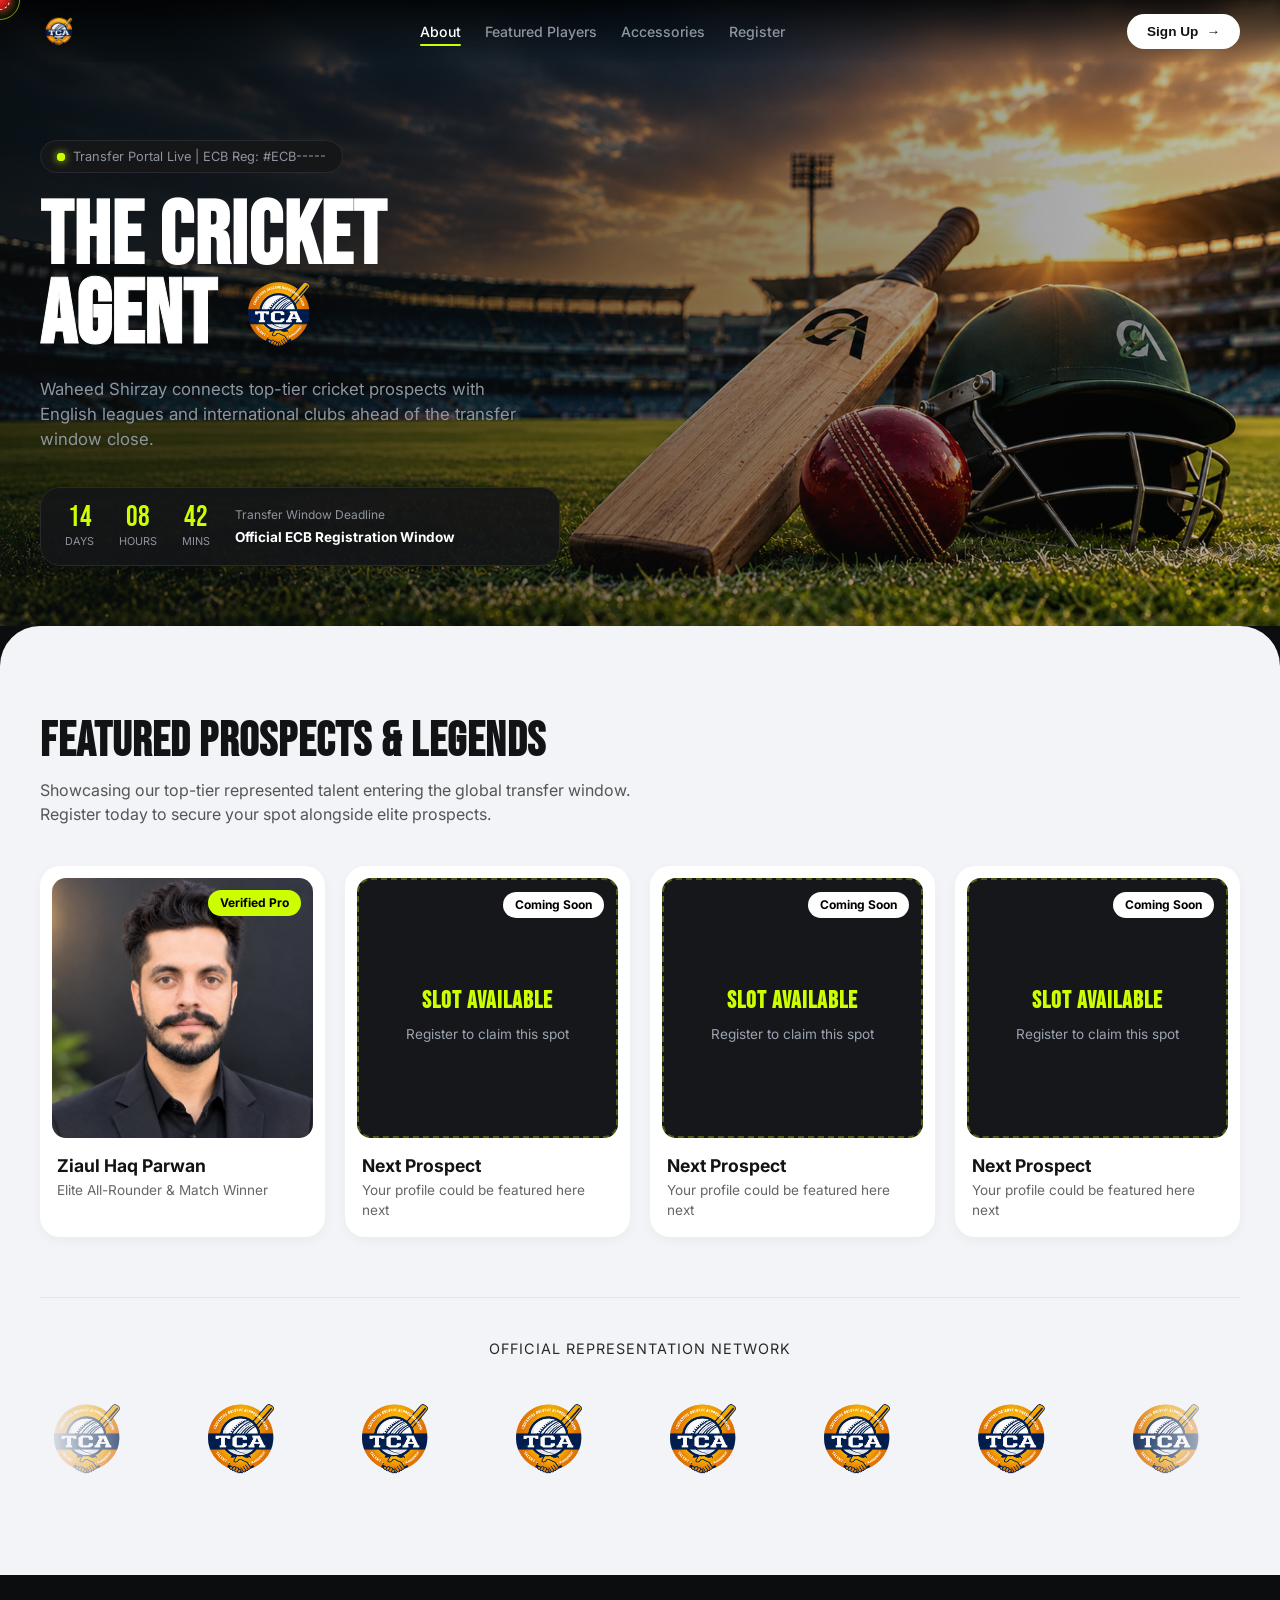
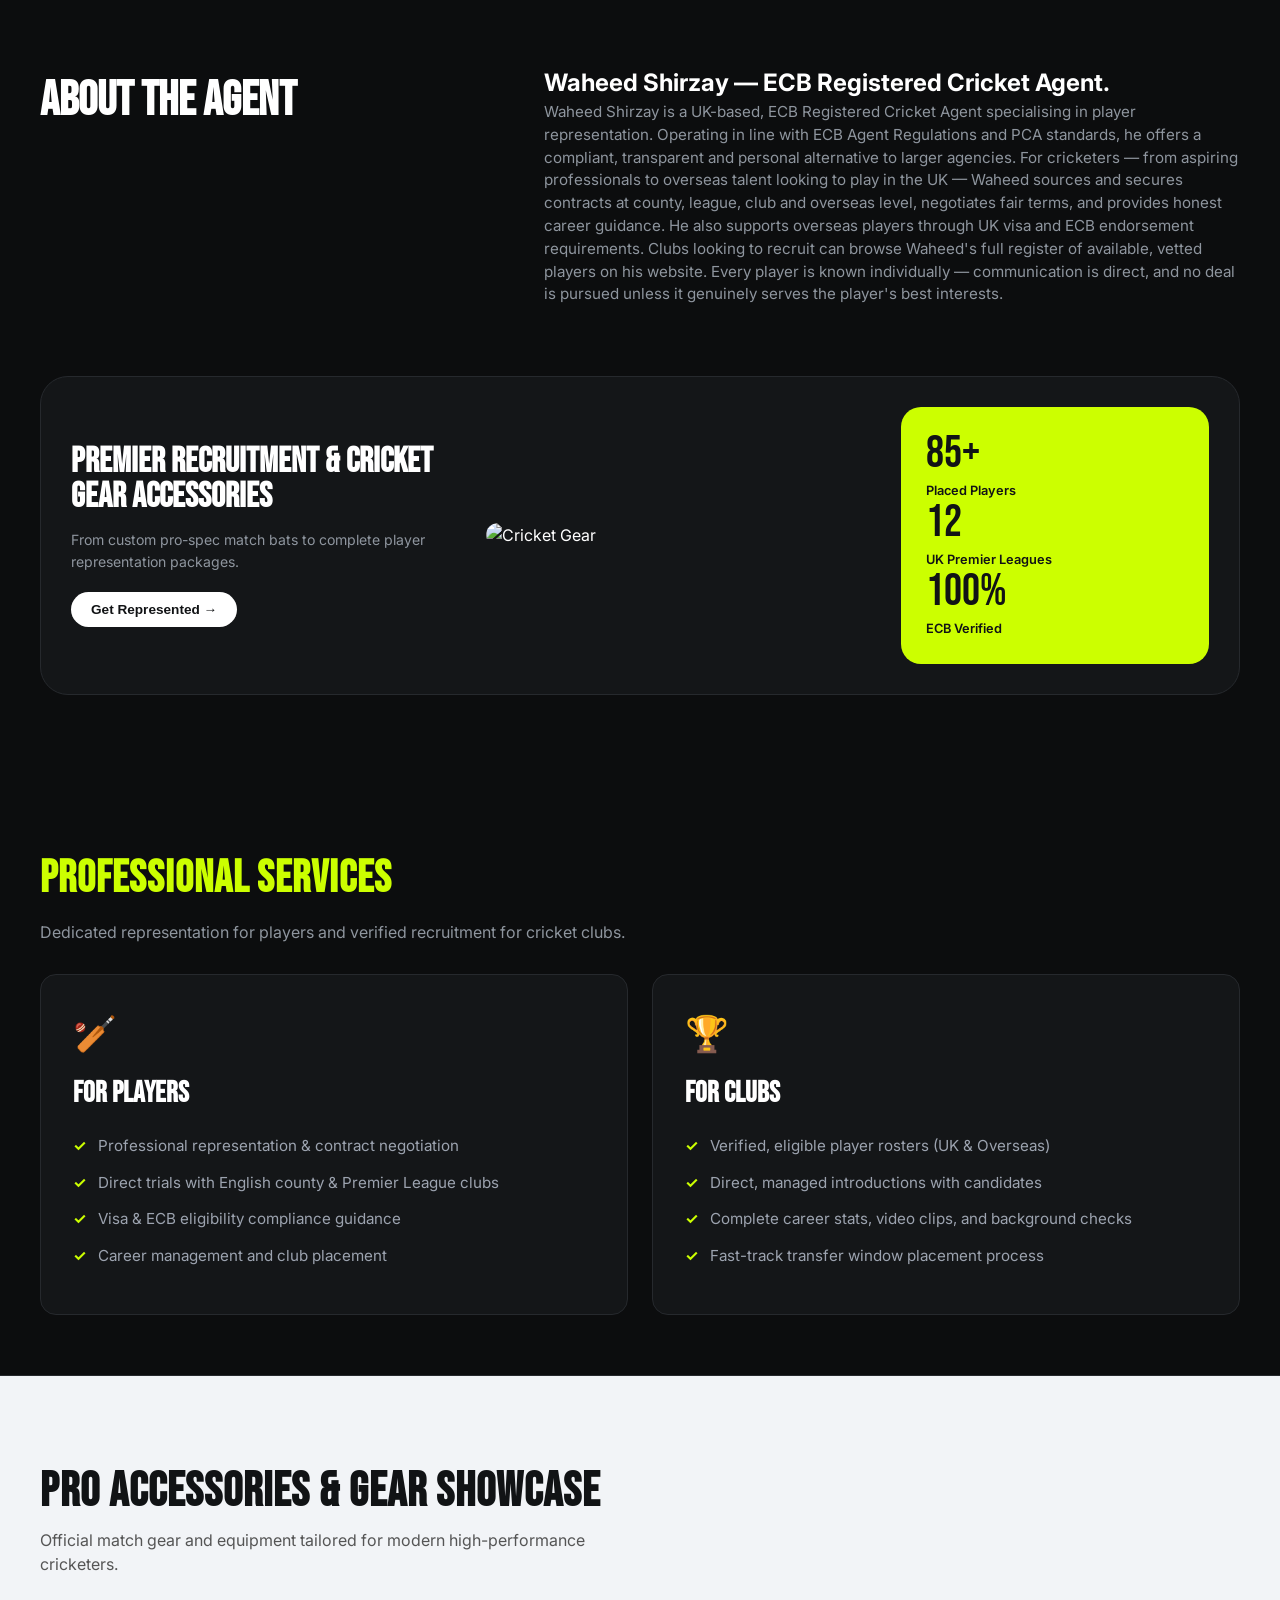
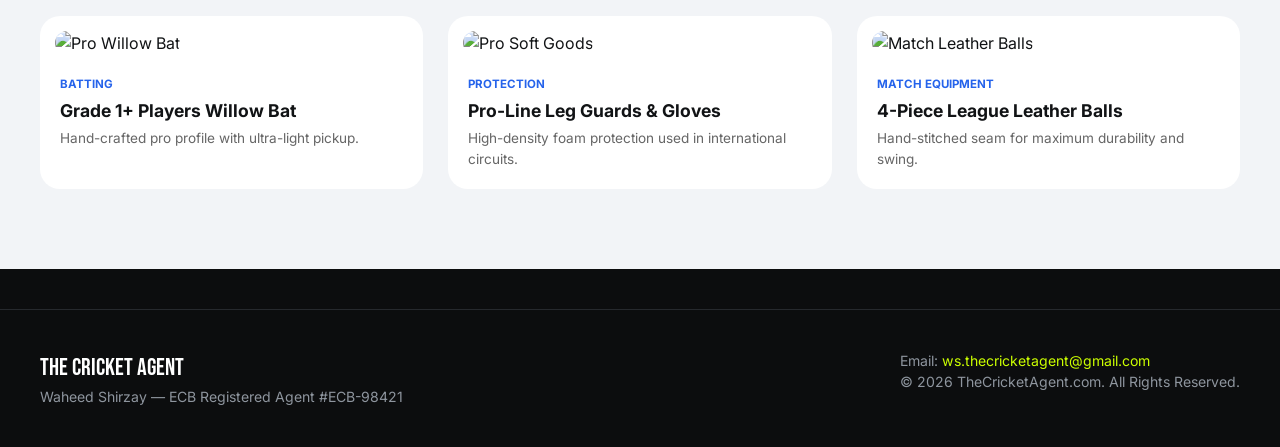
==== index.html @ e26a36f1 "Update index.html" ====
<!DOCTYPE html>
<html lang="en">

<head>
    <meta charset="UTF-8">
    <meta name="viewport" content="width=device-width, initial-scale=1.0">
    <title>The Cricket Agent | Elite Player Representation</title>
    <meta name="google-site-verification" content="YY1uzD3ZHP88JwANXOGNWO3DXKRnBkHYzEsnwsCWb7A" />
    <!-- Favicon -->
    <link rel="icon" type="image/jpeg" href="./assets/logo1.png">
    <link rel="apple-touch-icon" href="./assets/logo1.png">
    <meta name="description"
        content="Waheed Shirzay — ECB Registered Cricket Agent. Connecting elite cricket talent with UK and global clubs.">

    <!-- CSS -->
    <link rel="stylesheet" href="style.css">

    <!-- Fonts -->
    <link rel="preconnect" href="https://fonts.googleapis.com">
    <link rel="preconnect" href="https://fonts.gstatic.com" crossorigin>
    <link
        href="https://fonts.googleapis.com/css2?family=Bebas+Neue&family=Inter:wght@300;400;500;600;700;800&display=swap"
        rel="stylesheet">
</head>

<body>

    <!-- Custom Cricket Ball Cursor -->
    <div id="custom-cursor" aria-hidden="true">
        <div class="cursor-seam"></div>
    </div>
    <div id="cursor-follower" aria-hidden="true"></div>

    <!-- Cricket Preloader -->
    <div id="cricket-loader">
        <div class="loader-content">
            <div class="cricket-anim-container">
                <div class="stumps">
                    <span class="stump"></span>
                    <span class="stump"></span>
                    <span class="stump"></span>
                    <span class="bail bail-left"></span>
                    <span class="bail bail-right"></span>
                </div>
                <div class="cricket-ball">
                    <span class="ball-seam"></span>
                </div>
            </div>
            <div class="loader-text-wrapper">
                <h3 class="loader-title">LOADING TALENT PORTAL</h3>
                <div class="loader-progress-track">
                    <div class="loader-progress-bar"></div>
                </div>
            </div>
        </div>
    </div>

    <!-- Floating Navigation Bar -->
    <header class="navbar-wrapper">
        <div class="container">
            <div class="navbar-pill">
                <a href="#" class="logo-brand" onclick="showPage('about')">
                    <img src="./assets/logo1.png" alt="The Cricket Agent Logo" class="nav-logo-img">
                </a>
                <nav>
                    <ul class="nav-links">
                        <li><a href="#" class="nav-link active" id="nav-about" onclick="showPage('about')">About</a>
                        </li>
                        <li><a href="#" class="nav-link" id="nav-players" onclick="showPage('players')">Featured
                                Players</a></li>
                        <li><a href="#gear-section" class="nav-link" onclick="showPage('about')">Accessories</a></li>
                        <li><a href="#" class="nav-link" id="nav-register" onclick="showPage('register')">Register</a>
                        </li>
                    </ul>
                </nav>
                <div class="nav-actions">
                    <button class="btn-pill-action" onclick="showPage('register')">Sign Up <span
                            class="arrow">→</span></button>
                </div>
            </div>
        </div>
    </header>

    <!-- PAGE 1: ABOUT US & SHOWCASE -->
    <main id="page-about" class="page-section active">

        <!-- Hero Section -->
        <section class="hero-dark">
            <div class="hero-bg-overlay"></div>
            <div class="container hero-container">
                <div class="hero-top-tag">
                    <span class="pulse-dot"></span> Transfer Portal Live | ECB Reg: #ECB-----
                </div>

                <div class="hero-main-layout">
                    <div class="hero-text-side">
                        <h1 class="hero-title">The Cricket<br><span class="highlight-text">Agent</span>
                            <img src="./assets/logo1.png" alt="Logo" class="hero-inline-logo">
                        </h1>
                        <p class="hero-subtitle">Waheed Shirzay connects top-tier cricket prospects with English leagues
                            and international clubs ahead of the transfer window close.</p>

                        <!-- Countdown Bar -->
                        <div class="countdown-bar">
                            <div class="time-unit">
                                <span class="time-num" id="days">14</span>
                                <span class="time-label">Days</span>
                            </div>
                            <div class="time-unit">
                                <span class="time-num" id="hours">08</span>
                                <span class="time-label">Hours</span>
                            </div>
                            <div class="time-unit">
                                <span class="time-num" id="mins">42</span>
                                <span class="time-label">Mins</span>
                            </div>
                            <div class="countdown-text">
                                <p>Transfer Window Deadline</p>
                                <strong>Official ECB Registration Window</strong>
                            </div>
                        </div>
                    </div>
                </div>
            </div>
        </section>

        <!-- Featured Players Section -->
        <!-- Featured Players Section -->
        <section class="featured-section">
            <div class="container">
                <div class="section-header-compact">
                    <h2>FEATURED PROSPECTS & LEGENDS</h2>
                    <p>Showcasing our top-tier represented talent entering the global transfer window. Register today to
                        secure your spot alongside elite prospects.</p>
                </div>

                <div class="players-carousel">
                    <!-- Real Player Card (1st Card) -->
                    <div class="athlete-card" onclick="showPage('players')">
                        <div class="card-img-holder">
                            <!-- Yahan aap apne real player ki image ka link ya local path daal sakte hain -->
                            <img src="./assets/ID-1.png" alt="Real Player" loading="lazy">
                            <span class="sport-tag tag-lime">Verified Pro</span>
                        </div>
                        <div class="card-info">
                            <h3>Ziaul Haq Parwan</h3>
                            <p>Elite All-Rounder & Match Winner</p>
                        </div>
                    </div>

                    <!-- Dummy Card 2: Coming Soon -->
                    <div class="athlete-card" onclick="showPage('register')">
                        <div class="card-img-holder coming-soon-holder">
                            <div class="coming-soon-overlay">
                                <span class="sport-tag">Coming Soon</span>
                                <h4>SLOT AVAILABLE</h4>
                                <p>Register to claim this spot</p>
                            </div>
                        </div>
                        <div class="card-info">
                            <h3>Next Prospect</h3>
                            <p>Your profile could be featured here next</p>
                        </div>
                    </div>

                    <!-- Dummy Card 3: Coming Soon -->
                    <div class="athlete-card" onclick="showPage('register')">
                        <div class="card-img-holder coming-soon-holder">
                            <div class="coming-soon-overlay">
                                <span class="sport-tag">Coming Soon</span>
                                <h4>SLOT AVAILABLE</h4>
                                <p>Register to claim this spot</p>
                            </div>
                        </div>
                        <div class="card-info">
                            <h3>Next Prospect</h3>
                            <p>Your profile could be featured here next</p>
                        </div>
                    </div>

                    <!-- Dummy Card 4: Coming Soon -->
                    <div class="athlete-card" onclick="showPage('register')">
                        <div class="card-img-holder coming-soon-holder">
                            <div class="coming-soon-overlay">
                                <span class="sport-tag">Coming Soon</span>
                                <h4>SLOT AVAILABLE</h4>
                                <p>Register to claim this spot</p>
                            </div>
                        </div>
                        <div class="card-info">
                            <h3>Next Prospect</h3>
                            <p>Your profile could be featured here next</p>
                        </div>
                    </div>
                </div>
                <!-- Infinite Running Logo Ticker -->
                <div class="logo-ticker-section">
                    <span class="powered-by">OFFICIAL REPRESENTATION NETWORK</span>
                    <div class="logo-ticker-wrapper">
                        <div class="logo-ticker-track">
                            <!-- First Set -->
                            <div class="ticker-set">
                                <img src="./assets/logo1.png" alt="The Cricket Agent Logo" class="ticker-logo-img">
                                <img src="./assets/logo1.png" alt="The Cricket Agent Logo" class="ticker-logo-img">
                                <img src="./assets/logo1.png" alt="The Cricket Agent Logo" class="ticker-logo-img">
                                <img src="./assets/logo1.png" alt="The Cricket Agent Logo" class="ticker-logo-img">
                                <img src="./assets/logo1.png" alt="The Cricket Agent Logo" class="ticker-logo-img">
                                <img src="./assets/logo1.png" alt="The Cricket Agent Logo" class="ticker-logo-img">
                            </div>
                            <!-- Duplicated Set for Seamless Infinite Loop -->
                            <div class="ticker-set">
                                <img src="./assets/logo1.png" alt="The Cricket Agent Logo" class="ticker-logo-img">
                                <img src="./assets/logo1.png" alt="The Cricket Agent Logo" class="ticker-logo-img">
                                <img src="./assets/logo1.png" alt="The Cricket Agent Logo" class="ticker-logo-img">
                                <img src="./assets/logo1.png" alt="The Cricket Agent Logo" class="ticker-logo-img">
                                <img src="./assets/logo1.png" alt="The Cricket Agent Logo" class="ticker-logo-img">
                                <img src="./assets/logo1.png" alt="The Cricket Agent Logo" class="ticker-logo-img">
                            </div>
                        </div>
                    </div>
                </div>
        </section>

        <!-- About Waheed Shirzay Section -->
        <section class="about-statement-section">
            <div class="container">
                <div class="statement-grid">
                    <div class="statement-title">
                        <h2>ABOUT THE AGENT</h2>
                    </div>
                    <div class="statement-body">
                        <h2>Waheed Shirzay — ECB Registered Cricket Agent.</h2>
                        <p>Waheed Shirzay is a UK-based, ECB Registered Cricket Agent specialising in player
                            representation. Operating in line with ECB Agent Regulations and PCA standards, he offers a
                            compliant, transparent and personal alternative to larger agencies.
                            For cricketers — from aspiring professionals to overseas talent looking to play in the UK —
                            Waheed sources and secures contracts at county, league, club and overseas level, negotiates
                            fair terms, and provides honest career guidance. He also supports overseas players through
                            UK visa and ECB endorsement requirements.
                            Clubs looking to recruit can browse Waheed's full register of available, vetted players on
                            his website.
                            Every player is known individually — communication is direct, and no deal is pursued unless
                            it genuinely serves the player's best interests.</p>
                    </div>
                </div>

                <!-- Impact Card -->
                <div class="impact-card-wrapper" id="gear-section">
                    <div class="impact-card-left">
                        <h2>PREMIER RECRUITMENT & CRICKET GEAR ACCESSORIES</h2>
                        <p>From custom pro-spec match bats to complete player representation packages.</p>
                        <button class="btn-pill-action btn-white" onclick="showPage('register')">Get Represented
                            →</button>
                    </div>
                    <div class="impact-card-center">
                        <img src="https://i.pinimg.com/736x/0a/75/97/0a7597906a747d4add82b474aa0b1564.jpg"
                            alt="Cricket Gear" loading="lazy">
                    </div>
                    <div class="impact-card-right">
                        <div class="stat-number-box">
                            <span class="stat-num">85+</span>
                            <span class="stat-lbl">Placed Players</span>
                        </div>
                        <div class="stat-number-box">
                            <span class="stat-num">12</span>
                            <span class="stat-lbl">UK Premier Leagues</span>
                        </div>
                        <div class="stat-number-box">
                            <span class="stat-num">100%</span>
                            <span class="stat-lbl">ECB Verified</span>
                        </div>
                    </div>
                </div>
            </div>
        </section>

        <!-- Professional Services Section -->
        <section class="services-section">
            <div class="container">
                <div class="services-header">
                    <h2>PROFESSIONAL SERVICES</h2>
                    <p>Dedicated representation for players and verified recruitment for cricket clubs.</p>
                </div>

                <div class="services-grid">
                    <div class="service-card">
                        <div class="service-icon">🏏</div>
                        <h3>FOR PLAYERS</h3>
                        <ul class="service-list">
                            <li><span class="check-mark">✓</span> Professional representation & contract negotiation
                            </li>
                            <li><span class="check-mark">✓</span> Direct trials with English county & Premier League
                                clubs</li>
                            <li><span class="check-mark">✓</span> Visa & ECB eligibility compliance guidance</li>
                            <li><span class="check-mark">✓</span> Career management and club placement</li>
                        </ul>
                    </div>

                    <div class="service-card">
                        <div class="service-icon">🏆</div>
                        <h3>FOR CLUBS</h3>
                        <ul class="service-list">
                            <li><span class="check-mark">✓</span> Verified, eligible player rosters (UK & Overseas)</li>
                            <li><span class="check-mark">✓</span> Direct, managed introductions with candidates</li>
                            <li><span class="check-mark">✓</span> Complete career stats, video clips, and background
                                checks</li>
                            <li><span class="check-mark">✓</span> Fast-track transfer window placement process</li>
                        </ul>
                    </div>
                </div>
            </div>
        </section>

        <!-- Accessories Showcase -->
        <section class="accessories-section">
            <div class="container">
                <div class="section-header-compact">
                    <h2>PRO ACCESSORIES & GEAR SHOWCASE</h2>
                    <p>Official match gear and equipment tailored for modern high-performance cricketers.</p>
                </div>

                <div class="gear-grid">
                    <div class="gear-card">
                        <img src="https://i.pinimg.com/736x/49/c4/ac/49c4acdc0920dc7af98b306b377a3d8f.jpg"
                            alt="Pro Willow Bat" loading="lazy">
                        <div class="gear-details">
                            <span class="gear-cat">Batting</span>
                            <h4>Grade 1+ Players Willow Bat</h4>
                            <p>Hand-crafted pro profile with ultra-light pickup.</p>
                        </div>
                    </div>

                    <div class="gear-card">
                        <img src="https://i.pinimg.com/1200x/20/d1/17/20d1178d6afa21cbf3e68c93933f04cc.jpg"
                            alt="Pro Soft Goods" loading="lazy">
                        <div class="gear-details">
                            <span class="gear-cat">Protection</span>
                            <h4>Pro-Line Leg Guards & Gloves</h4>
                            <p>High-density foam protection used in international circuits.</p>
                        </div>
                    </div>

                    <div class="gear-card">
                        <img src="https://i.pinimg.com/1200x/b0/96/6b/b0966be9974d809450484414f35f81ca.jpg"
                            alt="Match Leather Balls" loading="lazy">
                        <div class="gear-details">
                            <span class="gear-cat">Match Equipment</span>
                            <h4>4-Piece League Leather Balls</h4>
                            <p>Hand-stitched seam for maximum durability and swing.</p>
                        </div>
                    </div>
                </div>
            </div>
        </section>
    </main>

    <!-- PAGE 2: PLAYERS DIRECTORY -->
    <main id="page-players" class="page-section">
        <!-- Animated Cricket Background Layer -->
        <div class="roster-bg-anim" aria-hidden="true">
            <div class="cricket-bg-glow glow-top-left"></div>
            <div class="cricket-bg-glow glow-bottom-right"></div>
            <div class="floating-cricket-item item-stumps">🏆</div>
            <div class="floating-cricket-item item-ball">🏏</div>
        </div>

        <div class="container page-padding">
            <div class="section-header-compact">
                <h2>AVAILABLE ROSTER DIRECTORY</h2>
                <p>Filter player profiles by role, visa eligibility, and availability.</p>
            </div>

            <div class="filter-bar-dark">
                <input type="text" id="searchInput" placeholder="Search by name or keyword..."
                    oninput="filterPlayers()">
                <select id="roleFilter" onchange="filterPlayers()">
                    <option value="">All Roles</option>
                    <option value="Batter">Batter</option>
                    <option value="Bowler">Bowler</option>
                    <option value="All-Rounder">All-Rounder</option>
                    <option value="Wicket-Keeper">Wicket-Keeper</option>
                </select>
                <select id="eligibilityFilter" onchange="filterPlayers()">
                    <option value="">All Eligibility</option>
                    <option value="UK Eligible">UK Eligible</option>
                    <option value="Overseas">Overseas</option>
                </select>
                <select id="availabilityFilter" onchange="filterPlayers()">
                    <option value="">All Availability</option>
                    <option value="Immediate">Immediate</option>
                    <option value="2027 Season">2027 Season</option>
                </select>
            </div>

            <div id="playersGrid" class="players-grid"></div>
        </div>
    </main>

    <!-- PAGE 3: PLAYER REGISTRATION FORM -->
    <!-- PAGE 3: PLAYER REGISTRATION FORM -->
    <main id="page-register" class="page-section">
        <div class="register-bg-anim">
            <div class="floating-cricket-item item-ball-1">🏏</div>
            <div class="floating-cricket-item item-ball-2">⚾</div>
            <div class="floating-cricket-item item-stumps">🏆</div>
            <div class="cricket-bg-glow glow-left"></div>
            <div class="cricket-bg-glow glow-right"></div>
        </div>

        <div class="container page-padding">
            <div class="form-header-text">
                <h1 class="form-main-title">Player Registration</h1>
                <p class="form-subtitle">Complete the form below with accurate details. All information is verified
                    before your profile becomes visible to clubs.</p>
            </div>

            <div class="form-card-dark">
                <form action="https://api.web3forms.com/submit" method="POST" id="playerRegistrationForm">

                    <!-- Web3Forms Config -->
                    <input type="hidden" name="access_key" value="520b2fb1-5f0e-45d6-a3fc-c766b2790bd5">
                    <input type="hidden" name="subject" value="New Player Registration - The Cricket Agent">
                    <input type="checkbox" name="botcheck" class="hidden" style="display: none;">

                    <!-- SECTION 1 -->
                    <div class="form-section-block">
                        <h3 class="section-heading">1. Personal & Contact Information</h3>
                        <div class="form-grid-2">
                            <div class="form-group">
                                <label>Full Legal Name *</label>
                                <input type="text" name="full_name" placeholder="e.g. John Smith" required>
                            </div>
                            <div class="form-group">
                                <label>Preferred Name</label>
                                <input type="text" name="preferred_name" placeholder="e.g. Johnny">
                            </div>
                        </div>

                        <div class="form-grid-1 mb-3">
                            <div class="form-group">
                                <label>Date of Birth * <span class="label-hint">(Crucial for age-group
                                        classification)</span></label>
                                <input type="date" name="date_of_birth" required>
                            </div>
                        </div>

                        <div class="form-grid-2">
                            <div class="form-group">
                                <label>Email Address *</label>
                                <input type="email" name="email" placeholder="player@domain.com" required>
                            </div>
                            <div class="form-group">
                                <label>Phone Number * <span class="label-hint">(Include country code, e.g.,
                                        +44...)</span></label>
                                <input type="tel" name="phone" placeholder="+XX..." required>
                            </div>
                        </div>

                        <div class="form-grid-2">
                            <div class="form-group">
                                <label>Current City *</label>
                                <input type="text" name="city" placeholder="e.g. London" required>
                            </div>
                            <div class="form-group">
                                <label>Current Country *</label>
                                <input type="text" name="country" placeholder="e.g. United Kingdom" required>
                            </div>
                        </div>

                        <div class="form-grid-2">
                            <div class="form-group">
                                <label>Instagram Handle</label>
                                <input type="url" name="instagram" placeholder="https://instagram.com/...">
                            </div>
                            <div class="form-group">
                                <label>X (Twitter) Handle</label>
                                <input type="url" name="twitter" placeholder="https://x.com/...">
                            </div>
                        </div>

                        <div class="form-grid-1">
                            <div class="form-group">
                                <label>LinkedIn Profile</label>
                                <input type="url" name="linkedin" placeholder="https://linkedin.com/in/...">
                            </div>
                        </div>
                    </div>

                    <!-- SECTION 2 -->
                    <div class="form-section-block">
                        <h3 class="section-heading">2. Player Profile & On-Field Statistics</h3>
                        <div class="form-grid-2">
                            <div class="form-group">
                                <label>Player Type *</label>
                                <select name="player_role" required>
                                    <option value="" disabled selected>Select your primary role...</option>
                                    <option value="Batter">Batter</option>
                                    <option value="Bowler">Bowler</option>
                                    <option value="All-Rounder">All-Rounder</option>
                                    <option value="Wicket-Keeper">Wicket-Keeper</option>
                                </select>
                            </div>
                            <div class="form-group">
                                <label>Batting Style *</label>
                                <select name="batting_style" required>
                                    <option value="" disabled selected>Select...</option>
                                    <option value="Right-Hand Bat">Right-Hand Bat</option>
                                    <option value="Left-Hand Bat">Left-Hand Bat</option>
                                </select>
                            </div>
                        </div>

                        <div class="form-grid-2">
                            <div class="form-group">
                                <label>Bowling Style *</label>
                                <select name="bowling_style" required>
                                    <option value="" disabled selected>Select...</option>
                                    <option value="Right-Arm Fast">Right-Arm Fast</option>
                                    <option value="Right-Arm Medium">Right-Arm Medium</option>
                                    <option value="Right-Arm Spin">Right-Arm Spin</option>
                                    <option value="Left-Arm Fast">Left-Arm Fast</option>
                                    <option value="Left-Arm Spin">Left-Arm Spin</option>
                                    <option value="N/A">N/A (Pure Batter)</option>
                                </select>
                            </div>
                            <div class="form-group">
                                <label>Highest Level Played *</label>
                                <select name="highest_level" required>
                                    <option value="" disabled selected>Select Highest level...</option>
                                    <option value="International">International</option>
                                    <option value="First Class / List A">First Class / List A</option>
                                    <option value="County / Franchise">County / Franchise</option>
                                    <option value="Premier League Club">Premier League Club</option>
                                    <option value="University / College">University / College</option>
                                </select>
                            </div>
                        </div>

                        <div class="form-grid-1">
                            <div class="form-group">
                                <label>Cricinfo or Play-Cricket Profile Link * <span class="label-hint">(For
                                        verification of statistics & history)</span></label>
                                <input type="url" name="cricinfo_link" placeholder="https://www.espncricinfo.com/..."
                                    required>
                            </div>
                        </div>
                    </div>

                    <!-- SECTION 3 -->
                    <div class="form-section-block">
                        <h3 class="section-heading">3. Contractual & Legal Status</h3>
                        <div class="form-grid-2">
                            <div class="form-group">
                                <label>Passport Nationality *</label>
                                <input type="text" name="passport_nationality"
                                    placeholder="e.g. British, Pakistani, Australian" required>
                            </div>
                            <div class="form-group">
                                <label>Dual Citizenship</label>
                                <input type="text" name="dual_citizenship" placeholder="If applicable...">
                            </div>
                        </div>

                        <div class="form-grid-1">
                            <div class="form-group">
                                <label>Current Contractual Status * <span class="label-hint">(We must avoid poaching
                                        conflicts)</span></label>
                                <select name="contract_status" required>
                                    <option value="" disabled selected>Select status...</option>
                                    <option value="Unattached / Free Agent">Unattached / Free Agent</option>
                                    <option value="Under Contract (Expiring Soon)">Under Contract (Expiring Soon)
                                    </option>
                                    <option value="Under Contract (Looking for Overseas Placement)">Under Contract
                                        (Looking for Overseas Placement)</option>
                                </select>
                            </div>
                        </div>

                        <div class="form-grid-1">
                            <div class="form-group">
                                <label>Current Equipment Sponsor</label>
                                <input type="text" name="equipment_sponsor"
                                    placeholder="e.g., Gray-Nicolls, Kookaburra, None...">
                            </div>
                        </div>
                    </div>

                    <!-- SECTION 4 -->
                    <div class="form-section-block">
                        <h3 class="section-heading">4. Media & Verifiable Proof</h3>
                       
                        <div class="form-grid-1">
                            <div class="form-group">
                                <label>Video Highlights Link * <span class="label-hint">(YouTube, Vimeo, or Google Drive
                                        — recent match footage)</span></label>
                                <input type="url" name="video_highlights_link" placeholder="https://..." >
                                 <!-- Highlighted Notice for CV Email Submission -->
                        <div class="cv-notice-box">
                            <div class="cv-notice-icon">📄⚠️</div>
                            <div class="cv-notice-content">
                                <h4>IMPORTANT: UPLOAD YOUR CRICKET RESUME / CV VIA EMAIL</h4>
                                <p>Due to system limitations on direct file uploads, after submitting this form, you
                                    <strong>must</strong> email your complete Cricket CV / Resume and Player Profile
                                    documents directly to our official representation inbox: <a
                                        href="mailto:ws.thecricketagent@gmail.com">ws.thecricketagent@gmail.com</a> with
                                    your full legal name in the subject line.</p>
                            </div>
                        </div>
                            </div>
                        </div>
                    </div>


                    <!-- Legal Declaration -->
                    <div class="form-declaration mb-4">
                        <label class="checkbox-container">
                            <input type="checkbox" name="declaration_accepted" required>
                            <span class="checkmark"></span>
                            <span class="declaration-text">I declare that all information provided is true and accurate.
                                I understand that misrepresentation may result in immediate removal from the Cric Prime
                                roster and disqualification from all representation opportunities. I authorise Cric
                                Prime Agency to verify my profile and contact relevant parties on my behalf.</span>
                        </label>
                    </div>

                    <button type="submit" class="submit-btn-primary">
                        Submit Player Registration <span class="btn-icon">✈️</span>
                    </button>
                </form>
            </div>
        </div>
    </main>

    <!-- PLAYER PROFILE MODAL -->
    <div id="playerModal" class="modal" role="dialog" aria-modal="true">
        <div class="modal-card-dark">
            <span class="close-modal" onclick="closeModal()">&times;</span>
            <div id="modalBody"></div>
        </div>
    </div>

    <!-- ENQUIRY MODAL -->
    <div id="enquiryModal" class="modal" role="dialog" aria-modal="true">
        <div class="modal-card-dark">
            <span class="close-modal" onclick="closeEnquiryModal()">&times;</span>
            <h3>CLUB ENQUIRY</h3>
            <p id="enquiryPlayerName" class="sub-text"></p>
            <form action="https://api.web3forms.com/submit" method="POST" class="dark-form">

                <!-- Yahan bhi wahi same Access Key ayegi -->
                <input type="hidden" name="access_key" value="520b2fb1-5f0e-45d6-a3fc-c766b2790bd5">
                <input type="hidden" name="subject" value="New Club Enquiry - The Cricket Agent">
                <input type="checkbox" name="botcheck" class="hidden" style="display: none;">
                <input type="hidden" id="enquirePlayerId" name="player_interested_in">
                <div class="input-group mb-3">
                    <label>Club Name *</label>
                    <input type="text" name="club_name" required>
                </div>
                <div class="input-group mb-3">
                    <label>League / Division *</label>
                    <input type="text" name="league" required>
                </div>
                <div class="input-group mb-3">
                    <label>Contact Email / Phone *</label>
                    <input type="text" name="contact" required>
                </div>
                <div class="input-group mb-3">
                    <label>Message *</label>
                    <textarea name="message" rows="3" required></textarea>
                </div>
                <button type="submit" class="submit-btn-primary">Send Direct Enquiry →</button>
            </form>
        </div>
    </div>

    <!-- Footer -->
    <footer class="dark-footer">
        <div class="container footer-content">
            <div class="footer-left">
                <span class="footer-logo">THE CRICKET AGENT</span>
                <p>Waheed Shirzay — ECB Registered Agent #ECB-98421</p>
            </div>
            <div class="footer-right">
                <p>Email: <a href="mailto:ws.thecricketagent@gmail.com">ws.thecricketagent@gmail.com</a></p>
                
                <p class="copy">© 2026 TheCricketAgent.com. All Rights Reserved.</p>
            </div>
        </div>
    </footer>

    <script src="script.js"></script>
</body>

</html>
---- style.css ----
/* ==========================================
   VARIABLES & GLOBAL RESET
   ========================================== */
:root {
    --bg-black: #0c0d0e;
    --bg-dark-card: #141618;
    --bg-light-gray: #f2f4f7;
    --text-white: #ffffff;
    --text-dark: #111315;
    --text-muted: #8e959e;
    --accent-lime: #ccff00;
    --accent-blue: #2563eb;
    --border-dark: #26292d;
    --font-heading: 'Bebas Neue', sans-serif;
    --font-body: 'Inter', sans-serif;
}

* {
    box-sizing: border-box;
    margin: 0;
    padding: 0;
}

body {
    background-color: var(--bg-black);
    color: var(--text-white);
    font-family: var(--font-body);
    line-height: 1.5;
    -webkit-font-smoothing: antialiased;
}

.container {
    max-width: 1240px;
    margin: 0 auto;
    padding: 0 20px;
}

.mb-3 { margin-bottom: 1rem; }
.mb-4 { margin-bottom: 1.5rem; }

/* ==========================================
   NAVIGATION BAR
   ========================================== */
/* Full-Width Transparent Header (Matching Reference Image) */
.navbar-wrapper {
    position: fixed;
    top: 0;
    left: 0;
    width: 100%;
    z-index: 1000;
    background: linear-gradient(180deg, rgba(0, 0, 0, 0.8) 0%, rgba(0, 0, 0, 0) 100%);
    backdrop-filter: blur(8px);
    -webkit-backdrop-filter: blur(8px);
    border-bottom: none !important; /* Disables the unseemly bottom line */
    padding: 12px 0;
}

.navbar-pill {
    background: transparent;
    border: none;
    border-radius: 0;
    padding: 0;
    display: flex;
    justify-content: space-between;
    align-items: center;
    width: 100%;
}

/* Nav Links Styling */
.nav-links {
    display: flex;
    list-style: none;
    gap: 32px;
    align-items: center;
}

.nav-link {
    color: rgba(255, 255, 255, 0.8);
    text-decoration: none;
    font-size: 0.95rem;
    font-weight: 500;
    position: relative;
    padding-bottom: 6px;
    transition: color 0.25s ease;
}

.nav-link:hover, 
.nav-link.active {
    color: var(--accent-lime, #ccff00);
}

/* Green Active Indicator Line (Matching 'Home' underline in reference) */
.nav-link.active::after {
    content: '';
    position: absolute;
    bottom: 0;
    left: 0;
    width: 100%;
    height: 2px;
    background-color: var(--accent-lime, #ccff00);
    border-radius: 2px;
}

/* Logo Image Container */
 /* Bigger Logo Styling */
.nav-logo-img {
    height: 70px; /* Increased height for prominent brand display */
    width: auto;
    object-fit: contain;
    background: transparent !important; /* Removes white background circle */
    border-radius: 0 !important; /* Removes round border clipping */
    padding: 0 !important; /* Removes inner padding spacing */
    box-shadow: none !important; /* Removes drop-shadow ring */
    filter: drop-shadow(0 2px 8px rgba(0, 0, 0, 0.4)); /* Optional: subtle shadow for dark background pop */
}

.logo-brand:hover .nav-logo-img {
    transform: scale(1.06);
}

.logo-brand {
    display: flex;
    align-items: center;
    justify-content: center;
    text-decoration: none;
    transition: transform 0.2s ease;
}

.logo-brand:hover {
    transform: scale(1.05);
}

.nav-logo-img {
    height: 38px;
    width: 38px;
    object-fit: contain;
    border-radius: 50%;
    background: #ffffff;
    padding: 3px;
}

.nav-links {
    display: flex;
    list-style: none;
    gap: 24px;
}

.nav-link {
    color: var(--text-muted);
    text-decoration: none;
    font-size: 0.88rem;
    font-weight: 500;
    transition: color 0.2s ease;
}

.nav-link:hover, .nav-link.active {
    color: var(--text-white);
}

.btn-pill-action {
    background: var(--text-white);
    color: var(--text-dark);
    border: none;
    padding: 10px 20px;
    border-radius: 30px;
    font-weight: 600;
    font-size: 0.85rem;
    cursor: pointer;
    display: flex;
    align-items: center;
    gap: 8px;
    transition: transform 0.2s ease, background-color 0.2s ease;
}

.btn-pill-action:hover {
    transform: scale(1.03);
    background: var(--accent-lime);
}

/* ==========================================
   PAGE ROUTING & PADDING
   ========================================== */
.page-section { display: none; }
.page-section.active { display: block; }
.page-padding { padding-top: 90px !important; }
#page-players {
    margin-bottom: 80px; /* Main section aur footer ke beech space badhane ke liye */
}

/* Clear gap above Dark Footer */
.dark-footer {
    margin-top: 40px; /* Footer ke upar additional margin spacing */
}

/* ==========================================
   HERO SECTION
   ========================================== */
.hero-dark {
    position: relative;
    padding: 140px 0 60px 0;
    overflow: hidden;
    background-image: 
        linear-gradient(
            to right, 
            rgba(12, 13, 14, 0.70) 20%, /* Reduced left dark overlay from 0.94 to 0.70 for text readability */
            rgba(12, 13, 14, 0.25) 100% /* Reduced right overlay from 0.70 to 0.25 to make image vibrant */
        ), 
        url('./assets/hero-bg.png');
    background-size: cover;
    background-position: center;
    background-repeat: no-repeat;
    animation: heroBgZoom 20s ease-in-out infinite alternate;
}

@keyframes heroBgZoom {
    0% { background-size: 100% auto; }
    100% { background-size: 110% auto; }
}

.hero-top-tag {
    display: inline-flex;
    align-items: center;
    gap: 8px;
    background: var(--bg-dark-card);
    border: 1px solid var(--border-dark);
    padding: 6px 16px;
    border-radius: 30px;
    font-size: 0.8rem;
    color: var(--text-muted);
    margin-bottom: 25px;
}

/* Pulse Dot Radar Ring */
.pulse-dot {
    position: relative;
    width: 8px;
    height: 8px;
    background-color: var(--accent-lime);
    border-radius: 50%;
    box-shadow: 0 0 8px var(--accent-lime);
}

.pulse-dot::before {
    content: '';
    position: absolute;
    top: 50%;
    left: 50%;
    width: 100%;
    height: 100%;
    background-color: var(--accent-lime);
    border-radius: 50%;
    transform: translate(-50%, -50%);
    animation: radarPulse 1.8s cubic-bezier(0.215, 0.61, 0.355, 1) infinite;
}

@keyframes radarPulse {
    0% { width: 100%; height: 100%; opacity: 0.9; }
    100% { width: 320%; height: 320%; opacity: 0; }
}

.hero-main-layout {
    display: block;
    max-width: 800px;
}
/* Inline Logo next to AGENT */
.hero-inline-logo {
    height: 70px; /* Adjust height to match typography proportion */
    width: auto;
    vertical-align: middle;
    margin-left: 4px;
    object-fit: contain;
    display: inline-block;
    filter: drop-shadow(0 4px 12px rgba(0, 0, 0, 0.4));
}

.hero-title {
    font-family: var(--font-heading);
    font-size: 5.5rem;
    line-height: 0.9;
    letter-spacing: 1px;
    display: block;
    align-items: center;
    margin-bottom: 20px;
    animation: slideInLeft 0.8s cubic-bezier(0.16, 1, 0.3, 1) forwards;
}

.highlight-text {
    color: var(--text-white);
    -webkit-text-stroke: 1px var(--text-white);
}

.hero-subtitle {
    font-size: 1.05rem;
    color: var(--text-muted);
    max-width: 500px;
    margin-bottom: 35px;
    animation: fadeIn 1s ease-out 0.3s forwards;
    opacity: 0;
}

.countdown-bar {
    background: rgba(20, 22, 24, 0.9);
    border: 1px solid var(--border-dark);
    padding: 16px 24px;
    border-radius: 20px;
    display: flex;
    align-items: center;
    gap: 25px;
    max-width: 520px;
    animation: fadeInUp 0.8s ease-out 0.5s forwards;
    opacity: 0;
}

.time-unit {
    display: flex;
    flex-direction: column;
    align-items: center;
}

.time-num {
    font-family: var(--font-heading);
    font-size: 1.8rem;
    color: var(--accent-lime);
    line-height: 1;
}

.time-label {
    font-size: 0.68rem;
    text-transform: uppercase;
    color: var(--text-muted);
}

.countdown-text p {
    font-size: 0.75rem;
    color: var(--text-muted);
}

.countdown-text strong {
    font-size: 0.85rem;
    color: var(--text-white);
}

@keyframes slideInLeft {
    from { opacity: 0; transform: translateX(-40px); }
    to { opacity: 1; transform: translateX(0); }
}

@keyframes fadeIn {
    from { opacity: 0; }
    to { opacity: 1; }
}

@keyframes fadeInUp {
    from { opacity: 0; transform: translateY(24px); }
    to { opacity: 1; transform: translateY(0); }
}

/* ==========================================
   FEATURED ATHLETES & SPONSORS
   ========================================== */
.featured-section {
    background: var(--bg-light-gray);
    color: var(--text-dark);
    padding: 80px 0;
    border-radius: 40px 40px 0 0;
}

.section-header-compact h2 {
    font-family: var(--font-heading);
    font-size: 3rem;
    letter-spacing: 1px;
}

.section-header-compact p {
    color: #555;
    max-width: 600px;
    margin-bottom: 40px;
}

.players-carousel {
    display: grid;
    grid-template-columns: repeat(auto-fit, minmax(240px, 1fr));
    gap: 20px;
    margin-bottom: 60px;
}

.athlete-card {
    background: #ffffff;
    border-radius: 20px;
    padding: 12px;
    cursor: pointer;
    transition: transform 0.3s ease, box-shadow 0.3s ease;
    box-shadow: 0 4px 12px rgba(0,0,0,0.04);
}

.athlete-card:hover {
    transform: translateY(-8px);
    box-shadow: 0 12px 24px rgba(0,0,0,0.08);
}

.card-img-holder {
    position: relative;
    height: 260px;
    border-radius: 14px;
    overflow: hidden;
}

.card-img-holder img {
    width: 100%;
    height: 100%;
    object-fit: cover;
}

.sport-tag {
    position: absolute;
    top: 12px;
    right: 12px;
    background: #ffffff;
    color: #000;
    font-weight: 700;
    font-size: 0.75rem;
    padding: 4px 12px;
    border-radius: 20px;
}

.tag-lime { background: var(--accent-lime); }

.card-info { padding: 15px 5px 5px 5px; }
.card-info h3 { font-size: 1.1rem; font-weight: 700; }
.card-info p { font-size: 0.85rem; color: #666; }

/* ==========================================
   INFINITE RUNNING LOGO TICKER
   ========================================== */
.logo-ticker-section {
    text-align: center;
    border-top: 1px solid #e5e7eb;
    padding-top: 40px;
    overflow: hidden;
}

.logo-ticker-wrapper {
    position: relative;
    width: 100%;
    overflow: hidden;
    padding: 20px 0;
    mask-image: linear-gradient(to right, transparent, black 10%, black 90%, transparent);
    -webkit-mask-image: linear-gradient(to right, transparent, black 10%, black 90%, transparent);
}

.logo-ticker-track {
    display: flex;
    width: max-content;
    animation: smoothLoop 12s linear infinite;
    will-change: transform;
}
.ticker-set {
    display: flex;
    align-items: center;
    gap: 60px;
    padding-right: 60px; /* Gap keep up during set transition */
}

/* Pause scroll on hover */
.logo-ticker-wrapper:hover .logo-ticker-track {
    animation-play-state: paused;
}

.ticker-logo-img {
    height: 75px;
    width: auto;
    object-fit: contain;
    filter: none !important;
    opacity: 1 !important;
    transition: transform 0.3s ease;
}

.ticker-logo-img:hover {
    transform: scale(1.1);
}

/* Pause on hover */
.logo-ticker-wrapper:hover .logo-ticker-track {
    animation-play-state: paused;
}

/* Seamless Continuous Translation Keyframe */
@keyframes smoothLoop {
    0% {
        transform: translateX(0);
    }
    100% {
        transform: translateX(-50%);
    }
}

.powered-by {
    font-size: 0.90rem;
    text-transform: uppercase;
    letter-spacing: 1px;
    color: #2a2929;
    display: block;
    margin-bottom: 20px;
}

.logos-row {
    display: flex;
    justify-content: center;
    gap: 40px;
    flex-wrap: wrap;
}

.brand-logo {
    font-family: var(--font-heading);
    font-size: 1.5rem;
    color: #333;
    opacity: 0.7;
}

/* ==========================================
   ABOUT STATEMENT & IMPACT CARDS
   ========================================== */
.about-statement-section {
    padding: 90px 0;
    background: var(--bg-black);
}

.statement-grid {
    display: grid;
    grid-template-columns: 0.8fr 1.2fr;
    gap: 40px;
    margin-bottom: 70px;
}

.statement-title h2 {
    font-family: var(--font-heading);
    font-size: 3rem;
    color: var(--text-white);
}

.statement-body h3 {
    font-size: 1.4rem;
    line-height: 1.3;
    margin-bottom: 15px;
    color: var(--text-white);
}

.statement-body p {
    color: var(--text-muted);
    font-size: 0.95rem;
}

.impact-card-wrapper {
    background: var(--bg-dark-card);
    border: 1px solid var(--border-dark);
    border-radius: 28px;
    padding: 30px;
    display: grid;
    grid-template-columns: 1fr 1fr 0.8fr;
    gap: 30px;
    align-items: center;
}

.impact-card-left h2 {
    font-family: var(--font-heading);
    font-size: 2.2rem;
    line-height: 1;
    margin-bottom: 15px;
}

.impact-card-left p {
    color: var(--text-muted);
    font-size: 0.88rem;
    margin-bottom: 20px;
}

.impact-card-center img {
    width: 100%;
    height: 240px;
    object-fit: cover;
    border-radius: 18px;
}

.impact-card-right {
    background: var(--accent-lime);
    color: var(--text-dark);
    border-radius: 20px;
    padding: 25px;
    display: flex;
    flex-direction: column;
    justify-content: space-around;
    height: 100%;
}

.stat-num {
    font-family: var(--font-heading);
    font-size: 2.8rem;
    line-height: 1;
    display: block;
}

.stat-lbl {
    font-size: 0.8rem;
    font-weight: 600;
}

/* ==========================================
   SERVICES & ACCESSORIES
   ========================================== */
.services-section {
    padding: 60px 0;
    border-bottom: 1px solid var(--border-dark);
}

.services-header h2 {
    font-family: var(--font-heading);
    font-size: 2.8rem;
    color: var(--accent-lime);
    letter-spacing: 1px;
    margin-bottom: 8px;
    text-transform: uppercase;
}

.services-header p {
    color: var(--text-muted);
    font-size: 1rem;
    margin-bottom: 30px;
}

.services-grid {
    display: grid;
    grid-template-columns: 1fr 1fr;
    gap: 24px;
}

.service-card {
    background: var(--bg-dark-card);
    border: 1px solid var(--border-dark);
    border-radius: 16px;
    padding: 32px;
    transition: transform 0.2s ease, border-color 0.2s ease;
}

.service-card:hover {
    transform: translateY(-3px);
    border-color: var(--accent-lime);
}

.service-icon {
    font-size: 2.2rem;
    margin-bottom: 12px;
}

.service-card h3 {
    font-family: var(--font-heading);
    font-size: 1.8rem;
    color: var(--text-white);
    margin-bottom: 20px;
}

.service-list {
    list-style: none;
}

.service-list li {
    font-size: 0.95rem;
    color: #9ca3af;
    margin-bottom: 14px;
    display: flex;
    align-items: center;
    gap: 12px;
}

.check-mark { color: var(--accent-lime); font-weight: bold; }

.accessories-section {
    background: var(--bg-light-gray);
    color: var(--text-dark);
    padding: 80px 0;
}

.gear-grid {
    display: grid;
    grid-template-columns: repeat(auto-fit, minmax(280px, 1fr));
    gap: 25px;
}

.gear-card {
    background: white;
    border-radius: 20px;
    overflow: hidden;
    padding: 15px;
}

.gear-card img {
    width: 100%;
    height: 220px;
    object-fit: cover;
    border-radius: 12px;
}

.gear-details { padding: 15px 5px 5px 5px; }
.gear-cat {
    font-size: 0.72rem;
    text-transform: uppercase;
    font-weight: 700;
    color: var(--accent-blue);
}

.gear-details h4 { font-size: 1.1rem; margin: 4px 0; }
.gear-details p { font-size: 0.85rem; color: #666; }

/* ==========================================
   ROSTER DIRECTORY
   ========================================== */
.filter-bar-dark {
    display: grid;
    grid-template-columns: 2fr 1fr 1fr 1fr;
    gap: 15px;
    margin-bottom: 30px;
}

.filter-bar-dark input, .filter-bar-dark select {
    background: var(--bg-dark-card);
    border: 1px solid var(--border-dark);
    color: var(--text-white);
    padding: 12px 16px;
    border-radius: 10px;
    outline: none;
}

.players-grid {
    display: grid;
    grid-template-columns: repeat(auto-fill, minmax(260px, 1fr));
    gap: 24px;
}

#page-players .athlete-card {
    background: var(--bg-dark-card);
    border: 1px solid var(--border-dark);
    border-radius: 18px;
    padding: 12px;
}

#page-players .athlete-card:hover {
    border-color: var(--accent-lime);
}

#page-players .card-img-holder { height: 220px; }
#page-players .card-info h3 { color: var(--text-white); margin-top: 10px; }
#page-players .card-info p { color: var(--text-muted); }

/* ==========================================
   MULTI-SECTION REGISTRATION FORM
   ========================================== */
#page-register { position: relative; overflow: hidden; }

.register-bg-anim {
    position: absolute;
    top: 0;
    left: 0;
    width: 100%;
    height: 100%;
    pointer-events: none;
    z-index: 0;
}

.cricket-bg-glow {
    position: absolute;
    width: 380px;
    height: 380px;
    border-radius: 50%;
    filter: blur(120px);
    opacity: 0.22;
}

.glow-left {
    background: var(--accent-lime);
    top: 15%;
    left: 5%;
    animation: pulseGlowLeft 8s ease-in-out infinite alternate;
}

.glow-right {
    background: #ff3b30;
    bottom: 10%;
    right: 5%;
    animation: pulseGlowRight 10s ease-in-out infinite alternate;
}

.floating-cricket-item {
    position: absolute;
    opacity: 0.18;
    filter: drop-shadow(0 0 12px var(--accent-lime));
}

.item-ball-1 { font-size: 4rem; top: 18%; left: 8%; animation: floatAndRotate 12s ease-in-out infinite alternate; }
.item-ball-2 { font-size: 5rem; bottom: 20%; right: 10%; animation: floatSlow 15s ease-in-out infinite alternate; }
.item-stumps { font-size: 4.5rem; top: 60%; left: 12%; animation: floatAndRotate 18s ease-in-out infinite alternate-reverse; }

@keyframes floatAndRotate {
    0% { transform: translateY(0px) rotate(0deg) scale(0.95); }
    100% { transform: translateY(-35px) rotate(25deg) scale(1.1); }
}

@keyframes floatSlow {
    0% { transform: translateY(0px) translateX(0px); }
    100% { transform: translateY(-45px) translateX(-25px); }
}

@keyframes pulseGlowLeft {
    0% { transform: scale(1) translate(0, 0); opacity: 0.15; }
    100% { transform: scale(1.3) translate(30px, 20px); opacity: 0.28; }
}

@keyframes pulseGlowRight {
    0% { transform: scale(1) translate(0, 0); opacity: 0.15; }
    100% { transform: scale(1.25) translate(-30px, -20px); opacity: 0.25; }
}

.form-header-text {
    display: flex;
    flex-direction: column;
    align-items: center;
    text-align: center;
    width: 100%;
    margin: 0 auto 32px auto;
}

.form-main-title {
    font-size: 2.2rem;
    font-weight: 700;
    color: var(--text-white);
    margin-bottom: 8px;
}

.form-subtitle {
    color: #9aa0a6;
    font-size: 0.95rem;
    max-width: 600px;
    line-height: 1.5;
}

.form-card-dark {
    position: relative;
    z-index: 2;
    backdrop-filter: blur(12px);
    background: rgba(20, 22, 24, 0.92);
    border: 1px solid rgba(255, 255, 255, 0.08);
    border-radius: 20px;
    max-width: 780px;
    margin: 0 auto;
    padding: 36px 40px;
}

.form-section-block { margin-bottom: 32px; }

.section-heading {
    font-size: 1.15rem;
    font-weight: 600;
    color: var(--text-white);
    padding-bottom: 8px;
    margin-bottom: 20px;
    border-bottom: 2px solid var(--accent-lime);
}

.form-grid-2 {
    display: grid;
    grid-template-columns: 1fr 1fr;
    gap: 18px;
    margin-bottom: 16px;
}

.form-grid-1 {
    display: flex;
    flex-direction: column;
    margin-bottom: 16px;
}

.form-group {
    display: flex;
    flex-direction: column;
    gap: 6px;
}

.form-group label {
    font-size: 0.85rem;
    font-weight: 500;
    color: #e0e2e5;
}

.label-hint {
    font-weight: 400;
    color: #8e959e;
    font-size: 0.78rem;
}

.form-card-dark input[type="text"],
.form-card-dark input[type="email"],
.form-card-dark input[type="tel"],
.form-card-dark input[type="date"],
.form-card-dark input[type="url"],
.form-card-dark select,
.dark-form input,
.dark-form textarea {
    width: 100%;
    padding: 10px 14px;
    background: #0f1113;
    border: 1px solid #2a2e33;
    border-radius: 8px;
    color: #ffffff;
    font-size: 0.9rem;
    outline: none;
    transition: border-color 0.2s ease, box-shadow 0.2s ease;
}

.form-card-dark input:focus,
.form-card-dark select:focus,
.dark-form input:focus,
.dark-form textarea:focus {
    border-color: var(--accent-lime);
    box-shadow: 0 0 0 2px rgba(204, 255, 0, 0.15);
}

.file-input-custom {
    padding: 8px;
    background: #0f1113;
    border: 1px dashed #383e45;
    cursor: pointer;
}

.checkbox-container {
    display: flex;
    align-items: flex-start;
    gap: 12px;
    cursor: pointer;
}

.checkbox-container input[type="checkbox"] {
    margin-top: 3px;
    accent-color: var(--accent-lime);
    width: 16px;
    height: 16px;
}

.declaration-text {
    font-size: 0.8rem;
    color: #9aa0a6;
    line-height: 1.45;
}

.submit-btn-primary {
    width: 100%;
    padding: 14px;
    background: #0d2340;
    color: #ffffff;
    border: 1px solid #1c3b66;
    border-radius: 8px;
    font-size: 1rem;
    font-weight: 600;
    cursor: pointer;
    display: flex;
    align-items: center;
    justify-content: center;
    gap: 10px;
    transition: background-color 0.25s ease, transform 0.15s ease;
}

.submit-btn-primary:hover {
    background: #14345e;
    transform: translateY(-2px);
}

/* ==========================================
   CUSTOM CURSOR
   ========================================== */
@media (min-width: 992px) {
    body, a, button, input, select {
        cursor: none !important;
    }
}

#custom-cursor {
    position: fixed;
    top: 0; left: 0;
    width: 20px; height: 20px;
    background: radial-gradient(circle at 35% 35%, #ff3b30, #900000);
    border-radius: 50%;
    pointer-events: none;
    z-index: 999999;
    transform: translate(-50%, -50%);
    box-shadow: 0 0 10px rgba(255, 59, 48, 0.8), 0 0 15px rgba(204, 255, 0, 0.4);
    transition: transform 0.1s ease;
}

.cursor-seam {
    position: absolute;
    top: 0; left: 50%;
    width: 100%; height: 100%;
    border: 1px dashed rgba(255, 255, 255, 0.9);
    border-radius: 50%;
    transform: translateX(-50%) rotate(45deg);
}

#cursor-follower {
    position: fixed;
    top: 0; left: 0;
    width: 40px; height: 40px;
    border: 1.5px solid var(--accent-lime);
    border-radius: 50%;
    pointer-events: none;
    z-index: 999998;
    transform: translate(-50%, -50%);
    transition: transform 0.18s cubic-bezier(0.215, 0.61, 0.355, 1), width 0.2s, height 0.2s;
    opacity: 0.6;
}

body.cursor-hover #custom-cursor { transform: translate(-50%, -50%) scale(1.4); }
body.cursor-hover #cursor-follower {
    width: 55px; height: 55px;
    border-color: #ff3b30;
    background: rgba(204, 255, 0, 0.08);
}

/* ==========================================
   PRELOADER
   ========================================== */
#cricket-loader {
    position: fixed;
    top: 0; left: 0;
    width: 100vw; height: 100vh;
    background-color: #0b0c0e;
    display: flex;
    justify-content: center;
    align-items: center;
    z-index: 99999;
    opacity: 1;
    visibility: visible;
    transition: opacity 0.6s cubic-bezier(0.16, 1, 0.3, 1), visibility 0.6s ease;
}

#cricket-loader.fade-out {
    opacity: 0;
    visibility: hidden;
    pointer-events: none;
}

.loader-content {
    display: flex;
    flex-direction: column;
    align-items: center;
    gap: 28px;
}

.cricket-anim-container {
    position: relative;
    width: 100px; height: 90px;
    display: flex;
    justify-content: center;
    align-items: flex-end;
}

.stumps { display: flex; gap: 12px; position: relative; }
.stump { width: 5px; height: 60px; background: #2a2e33; border-radius: 2px; }
.bail { position: absolute; top: -4px; width: 18px; height: 3px; background: #2a2e33; border-radius: 2px; }
.bail-left { left: 0; }
.bail-right { right: 0; }

.cricket-ball {
    position: absolute;
    bottom: 5px;
    width: 36px; height: 36px;
    background: radial-gradient(circle at 35% 35%, #ff3b30, #a00000);
    border-radius: 50%;
    box-shadow: 0 0 20px rgba(255, 59, 48, 0.4), 0 0 10px rgba(204, 255, 0, 0.2);
    animation: ballBounce 1.2s cubic-bezier(0.45, 0.05, 0.55, 0.95) infinite alternate;
}

.ball-seam {
    position: absolute;
    top: 0; left: 50%;
    width: 100%; height: 100%;
    border: 1.5px dashed rgba(255, 255, 255, 0.85);
    border-radius: 50%;
    transform: translateX(-50%) rotate(45deg);
}

@keyframes ballBounce {
    0% { transform: translateY(-45px) rotate(0deg) scale(0.95); }
    100% { transform: translateY(0px) rotate(360deg) scale(1); }
}

.loader-text-wrapper { text-align: center; display: flex; flex-direction: column; align-items: center; gap: 12px; }
.loader-title { font-family: var(--font-heading); font-size: 1.2rem; color: #ffffff; letter-spacing: 2px; }

.loader-progress-track {
    width: 180px; height: 3px;
    background: rgba(255, 255, 255, 0.1);
    border-radius: 10px;
    overflow: hidden;
}

.loader-progress-bar {
    width: 0%; height: 100%;
    background: var(--accent-lime);
    box-shadow: 0 0 8px var(--accent-lime);
    animation: fillProgress 1.9s ease-in-out forwards;
}

@keyframes fillProgress {
    0% { width: 0%; }
    50% { width: 70%; }
    100% { width: 100%; }
}

/* ==========================================
   MODALS & FOOTER
   ========================================== */
.modal {
    display: none;
    position: fixed;
    top: 0; left: 0; width: 100%; height: 100%;
    background: rgba(0,0,0,0.8);
    backdrop-filter: blur(8px);
    z-index: 2000;
    justify-content: center;
    align-items: center;
}

.modal-card-dark {
    background: var(--bg-dark-card);
    border: 1px solid var(--border-dark);
    padding: 35px;
    border-radius: 20px;
    width: 90%;
    max-width: 600px;
    position: relative;
    max-height: 85vh;
    overflow-y: auto;
}

.close-modal {
    position: absolute;
    top: 15px; right: 20px;
    font-size: 1.8rem;
    cursor: pointer;
}

.dark-footer {
    background: var(--bg-black);
    border-top: 1px solid var(--border-dark);
    padding: 40px 0;
}

.footer-content {
    display: flex;
    justify-content: space-between;
    flex-wrap: wrap;
    gap: 20px;
    font-size: 0.88rem;
    color: var(--text-muted);
}

.footer-logo { font-family: var(--font-heading); font-size: 1.5rem; color: var(--text-white); }
.footer-right a { color: var(--accent-lime); text-decoration: none; }

/* ==========================================
   RESPONSIVE DESIGN
   ========================================== */
@media (max-width: 900px) {
    .statement-grid, .impact-card-wrapper, .services-grid { grid-template-columns: 1fr; }
    .filter-bar-dark { grid-template-columns: 1fr; }
    .hero-title { font-size: 3.8rem; }
    .countdown-bar { flex-direction: column; text-align: center; }
    .nav-links { display: none; }
}

@media (max-width: 640px) {
    .form-grid-2 { grid-template-columns: 1fr; }
    .form-card-dark { padding: 20px 16px; }
}
/* ==========================================
   ROSTER DIRECTORY ANIMATED BACKGROUND
   ========================================== */
#page-players {
    position: relative;
    overflow: hidden;
    margin-bottom: 80px;
}

.roster-bg-anim {
    position: absolute;
    top: 0;
    left: 0;
    width: 100%;
    height: 100%;
    pointer-events: none;
    z-index: 0;
}

/* Ensure content stays crisp on top of background glows */
#page-players .container {
    position: relative;
    z-index: 2;
}

/* Ambient Neon Radar Glows */
.glow-top-left {
    background: var(--accent-lime, #ccff00);
    top: 5%;
    left: -10%;
    animation: pulseRosterGlow 10s ease-in-out infinite alternate;
}

.glow-bottom-right {
    background: #00ff88;
    bottom: 10%;
    right: -10%;
    animation: pulseRosterGlow 12s ease-in-out infinite alternate-reverse;
}

/* Floating Cricket Icons */
#page-players .floating-cricket-item {
    position: absolute;
    opacity: 0.12;
    filter: drop-shadow(0 0 14px var(--accent-lime, #bee134));
}

#page-players .item-stumps {
    font-size: 5.5rem;
    top: 15%;
    right: 5%;
    animation: floatSlow 14s ease-in-out infinite alternate;
}

#page-players .item-ball {
    font-size: 4.5rem;
    bottom: 25%;
    left: 4%;
    animation: floatAndRotate 16s ease-in-out infinite alternate;
}

/* Glow Animation Keyframes */
@keyframes pulseRosterGlow {
    0% {
        transform: scale(0.9) translate(0, 0);
        opacity: 0.12;
    }
    100% {
        transform: scale(1.25) translate(40px, 30px);
        opacity: 0.22;
    }
}
/* Coming Soon Card Styling */
.coming-soon-holder {
    background: #15171a;
    display: flex;
    align-items: center;
    justify-content: center;
    text-align: center;
    border: 2px dashed rgba(204, 255, 0, 0.3);
}

.coming-soon-overlay {
    padding: 20px;
}

.coming-soon-overlay h4 {
    color: var(--accent-lime, #ccff00);
    font-family: 'Bebas Neue', sans-serif;
    font-size: 1.5rem;
    margin: 10px 0 5px 0;
    letter-spacing: 1px;
}

.coming-soon-overlay p {
    color: #9ca3af;
    font-size: 0.85rem;
    margin: 0;
}
/* Highlighted CV Submission Notice Box */
.cv-notice-box {
    display: flex;
    align-items: flex-start;
    gap: 15px;
    background: rgba(204, 255, 0, 0.05);
    border: 1px solid rgba(204, 255, 0, 0.3);
    border-left: 4px solid var(--accent-lime, #ccff00);
    padding: 18px;
    border-radius: 8px;
    margin-top: 10px;
}

.cv-notice-icon {
    font-size: 1.8rem;
    line-height: 1;
}

.cv-notice-content h4 {
    color: var(--accent-lime, #ccff00);
    font-size: 0.95rem;
    font-family: 'Inter', sans-serif;
    font-weight: 700;
    margin: 0 0 6px 0;
    letter-spacing: 0.5px;
}

.cv-notice-content p {
    color: #d1d5db;
    font-size: 0.85rem;
    line-height: 1.5;
    margin: 0;
}

.cv-notice-content a {
    color: var(--accent-lime, #ccff00);
    text-decoration: underline;
    font-weight: 600;
}
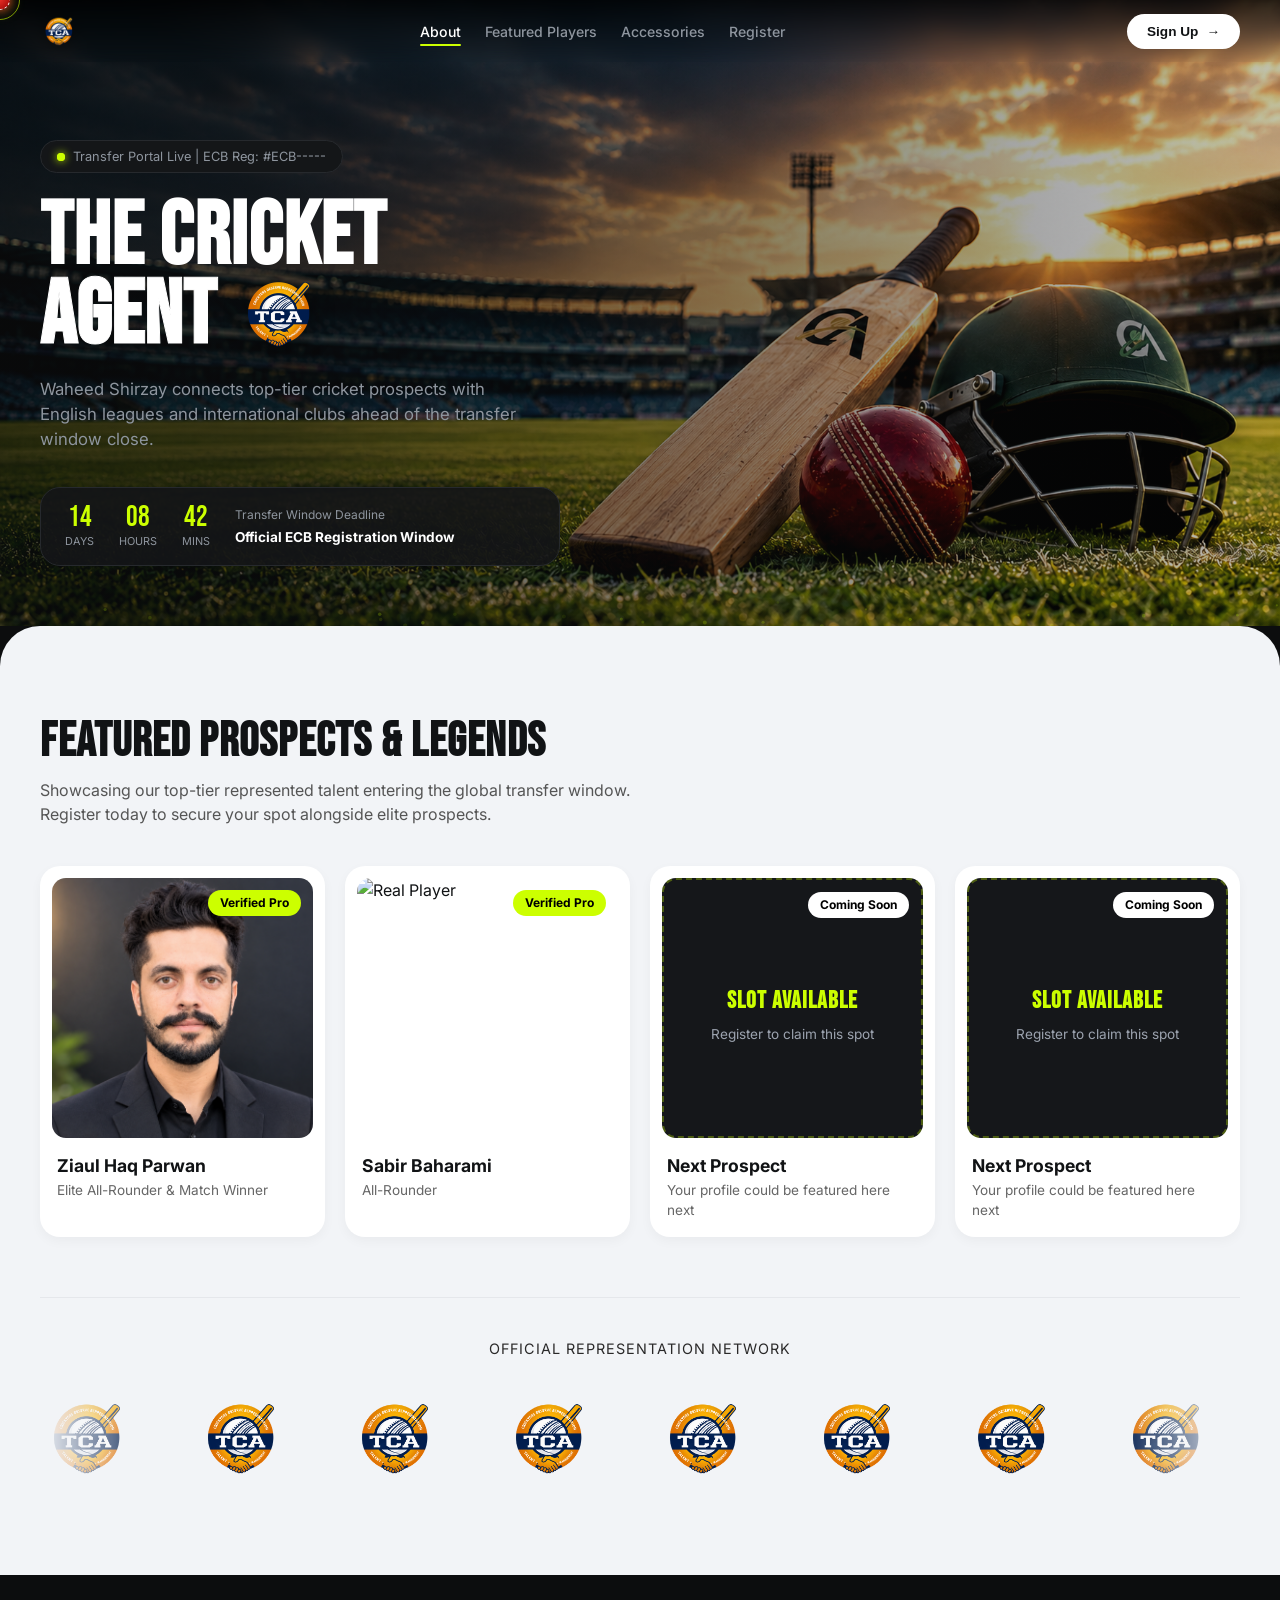
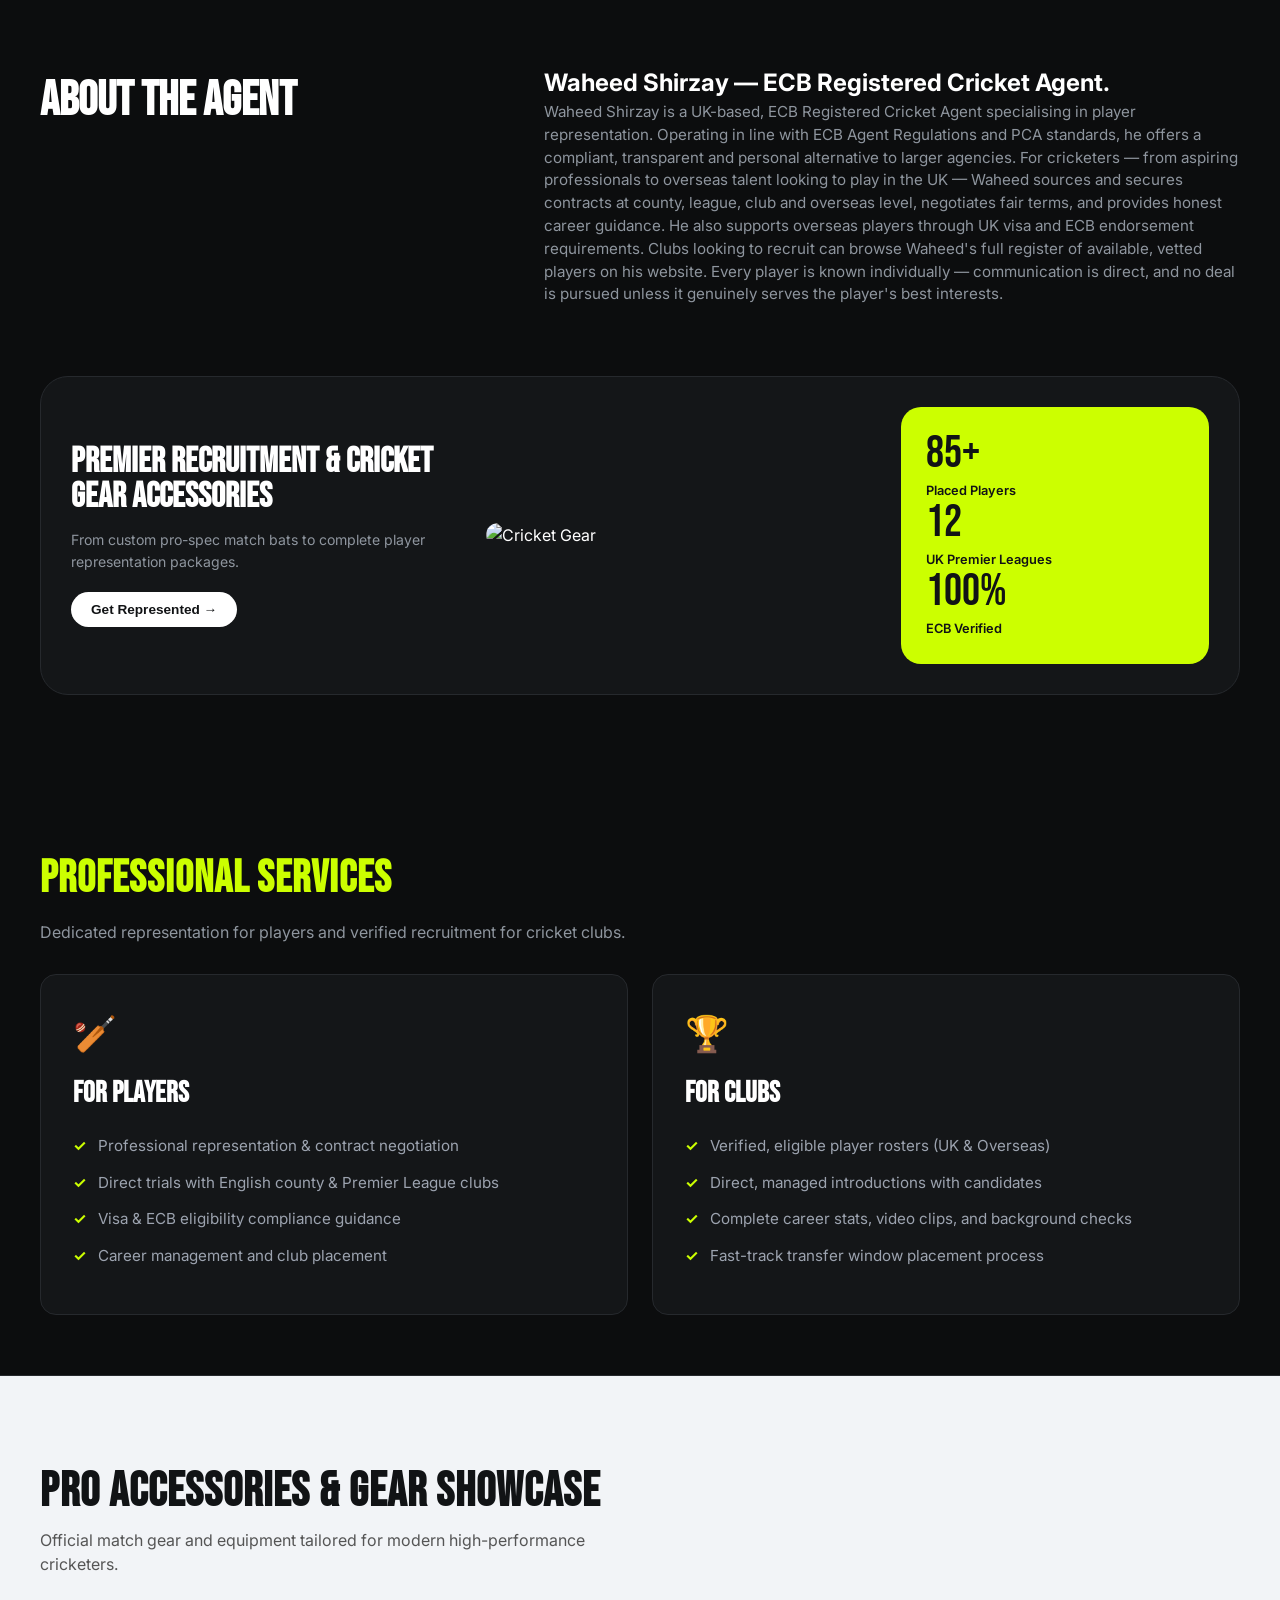
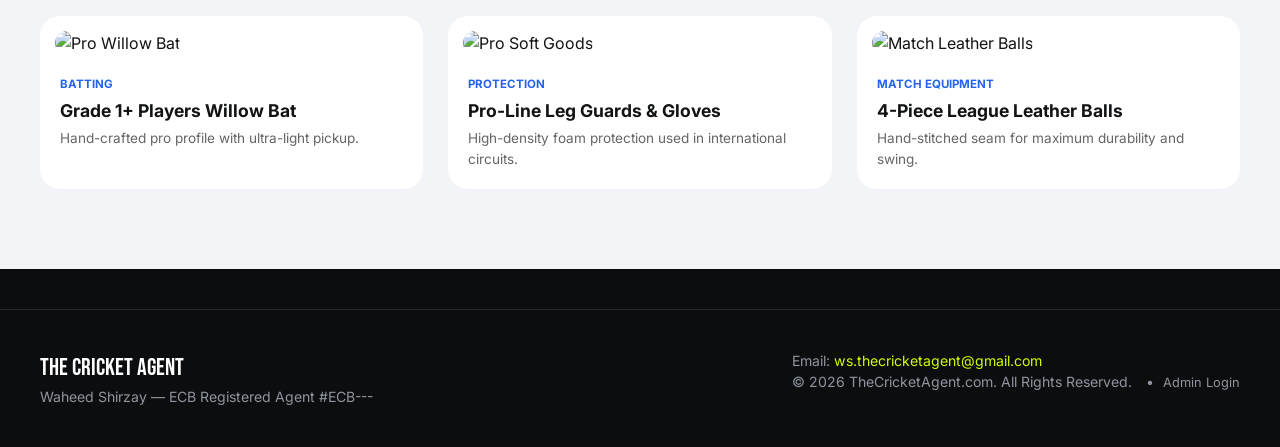
==== commit ffee308b: "Update index.html" ====
--- a/index.html
+++ b/index.html
@@ -5,7 +5,7 @@
     <meta charset="UTF-8">
     <meta name="viewport" content="width=device-width, initial-scale=1.0">
     <title>The Cricket Agent | Elite Player Representation</title>
-    <meta name="google-site-verification" content="YY1uzD3ZHP88JwANXOGNWO3DXKRnBkHYzEsnwsCWb7A" />
+
     <!-- Favicon -->
     <link rel="icon" type="image/jpeg" href="./assets/logo1.png">
     <link rel="apple-touch-icon" href="./assets/logo1.png">
@@ -21,6 +21,8 @@
     <link
         href="https://fonts.googleapis.com/css2?family=Bebas+Neue&family=Inter:wght@300;400;500;600;700;800&display=swap"
         rel="stylesheet">
+<!-- Supabase -->
+        <script src="https://cdn.jsdelivr.net/npm/@supabase/supabase-js@2"></script>
 </head>
 
 <body>
@@ -149,17 +151,15 @@
                     </div>
 
                     <!-- Dummy Card 2: Coming Soon -->
-                    <div class="athlete-card" onclick="showPage('register')">
-                        <div class="card-img-holder coming-soon-holder">
-                            <div class="coming-soon-overlay">
-                                <span class="sport-tag">Coming Soon</span>
-                                <h4>SLOT AVAILABLE</h4>
-                                <p>Register to claim this spot</p>
-                            </div>
+                    <div class="athlete-card" onclick="showPage('players')">
+                        <div class="card-img-holder">
+                            <!-- Yahan aap apne real player ki image ka link ya local path daal sakte hain -->
+                            <img src="./assets/ID-2.jpeg" alt="Real Player" loading="lazy">
+                            <span class="sport-tag tag-lime">Verified Pro</span>
                         </div>
                         <div class="card-info">
-                            <h3>Next Prospect</h3>
-                            <p>Your profile could be featured here next</p>
+                            <h3>Sabir Baharami</h3>
+                            <p> All-Rounder</p>
                         </div>
                     </div>
 
@@ -678,12 +678,14 @@
         <div class="container footer-content">
             <div class="footer-left">
                 <span class="footer-logo">THE CRICKET AGENT</span>
-                <p>Waheed Shirzay — ECB Registered Agent #ECB-98421</p>
+                <p>Waheed Shirzay — ECB Registered Agent #ECB---</p>
             </div>
             <div class="footer-right">
                 <p>Email: <a href="mailto:ws.thecricketagent@gmail.com">ws.thecricketagent@gmail.com</a></p>
                 
-                <p class="copy">© 2026 TheCricketAgent.com. All Rights Reserved.</p>
+                <p class="copy">© 2026 TheCricketAgent.com. All Rights Reserved.
+                    <span style="margin-left: 10px;">• <a href="admin.html" style="color: var(--text-muted); font-size: 0.8rem; text-decoration: none; margin-left: 5px;">Admin Login</a></span>
+                </p>
             </div>
         </div>
     </footer>
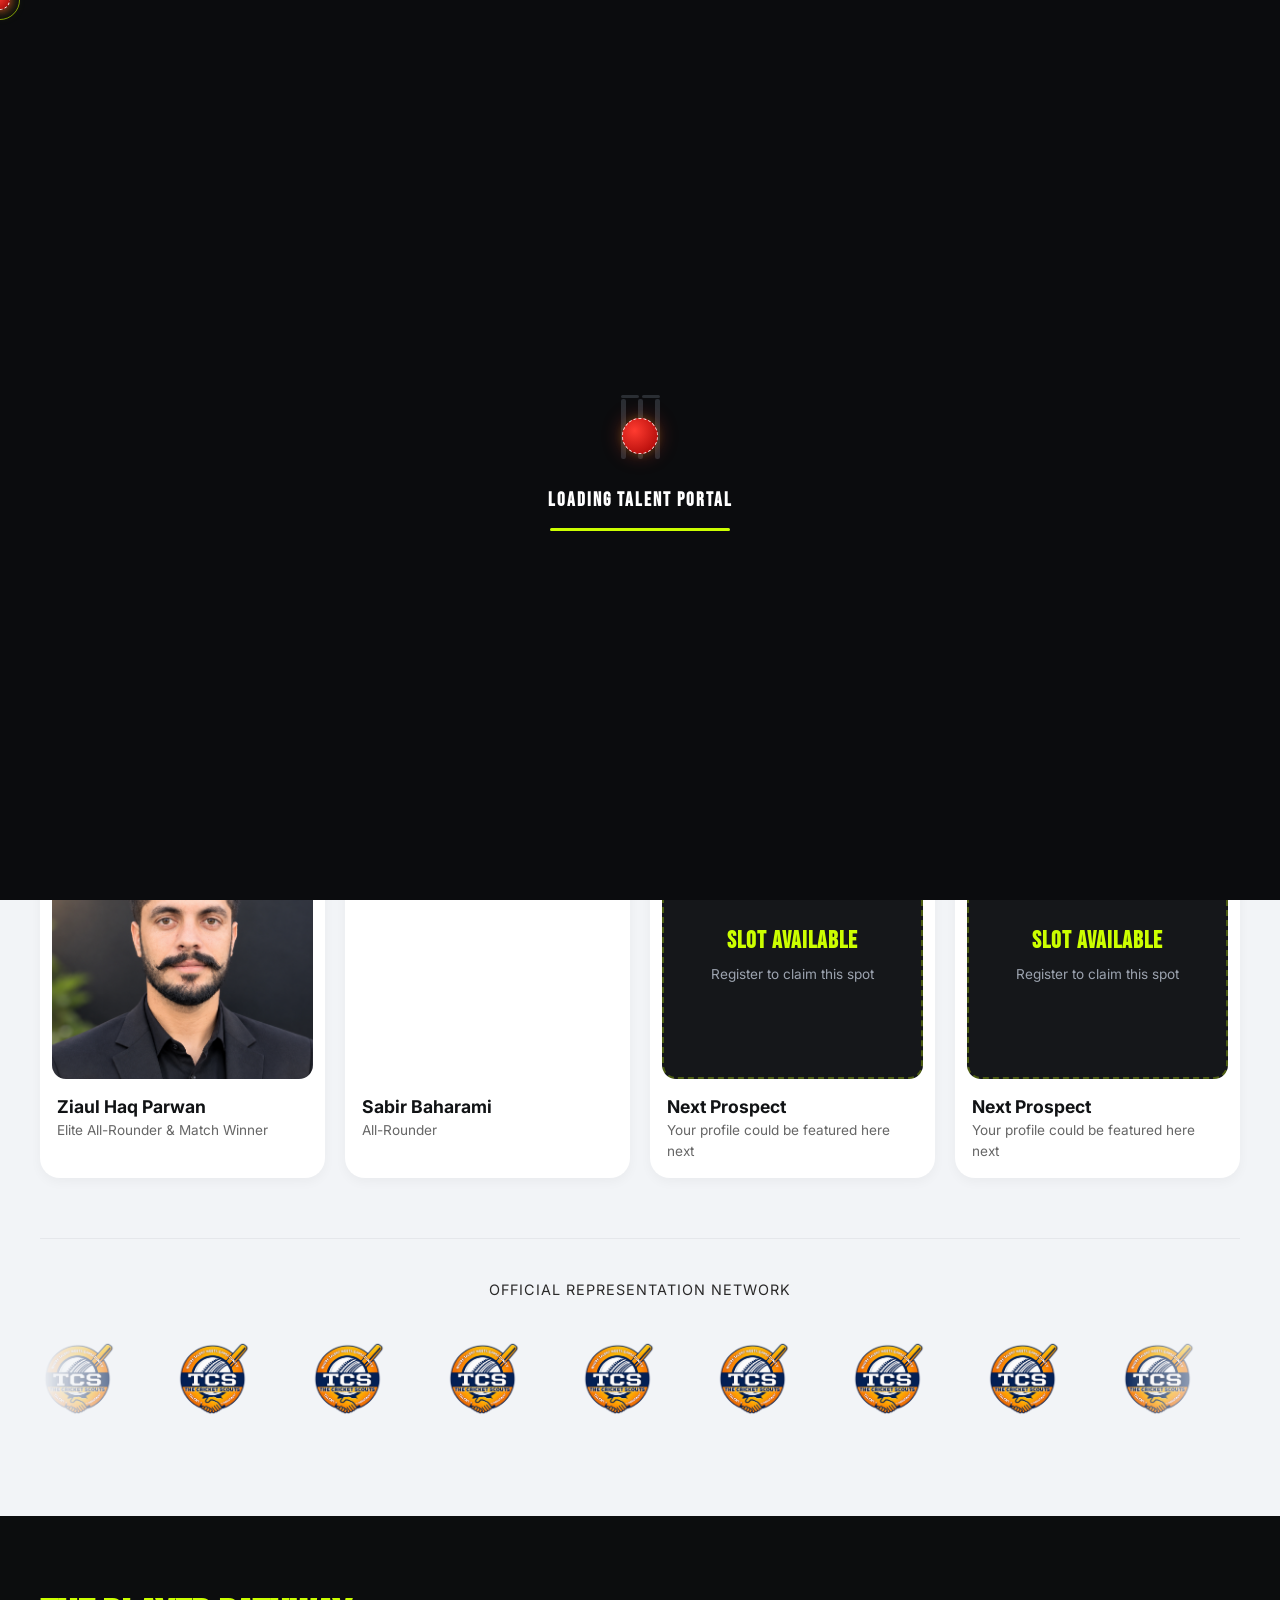
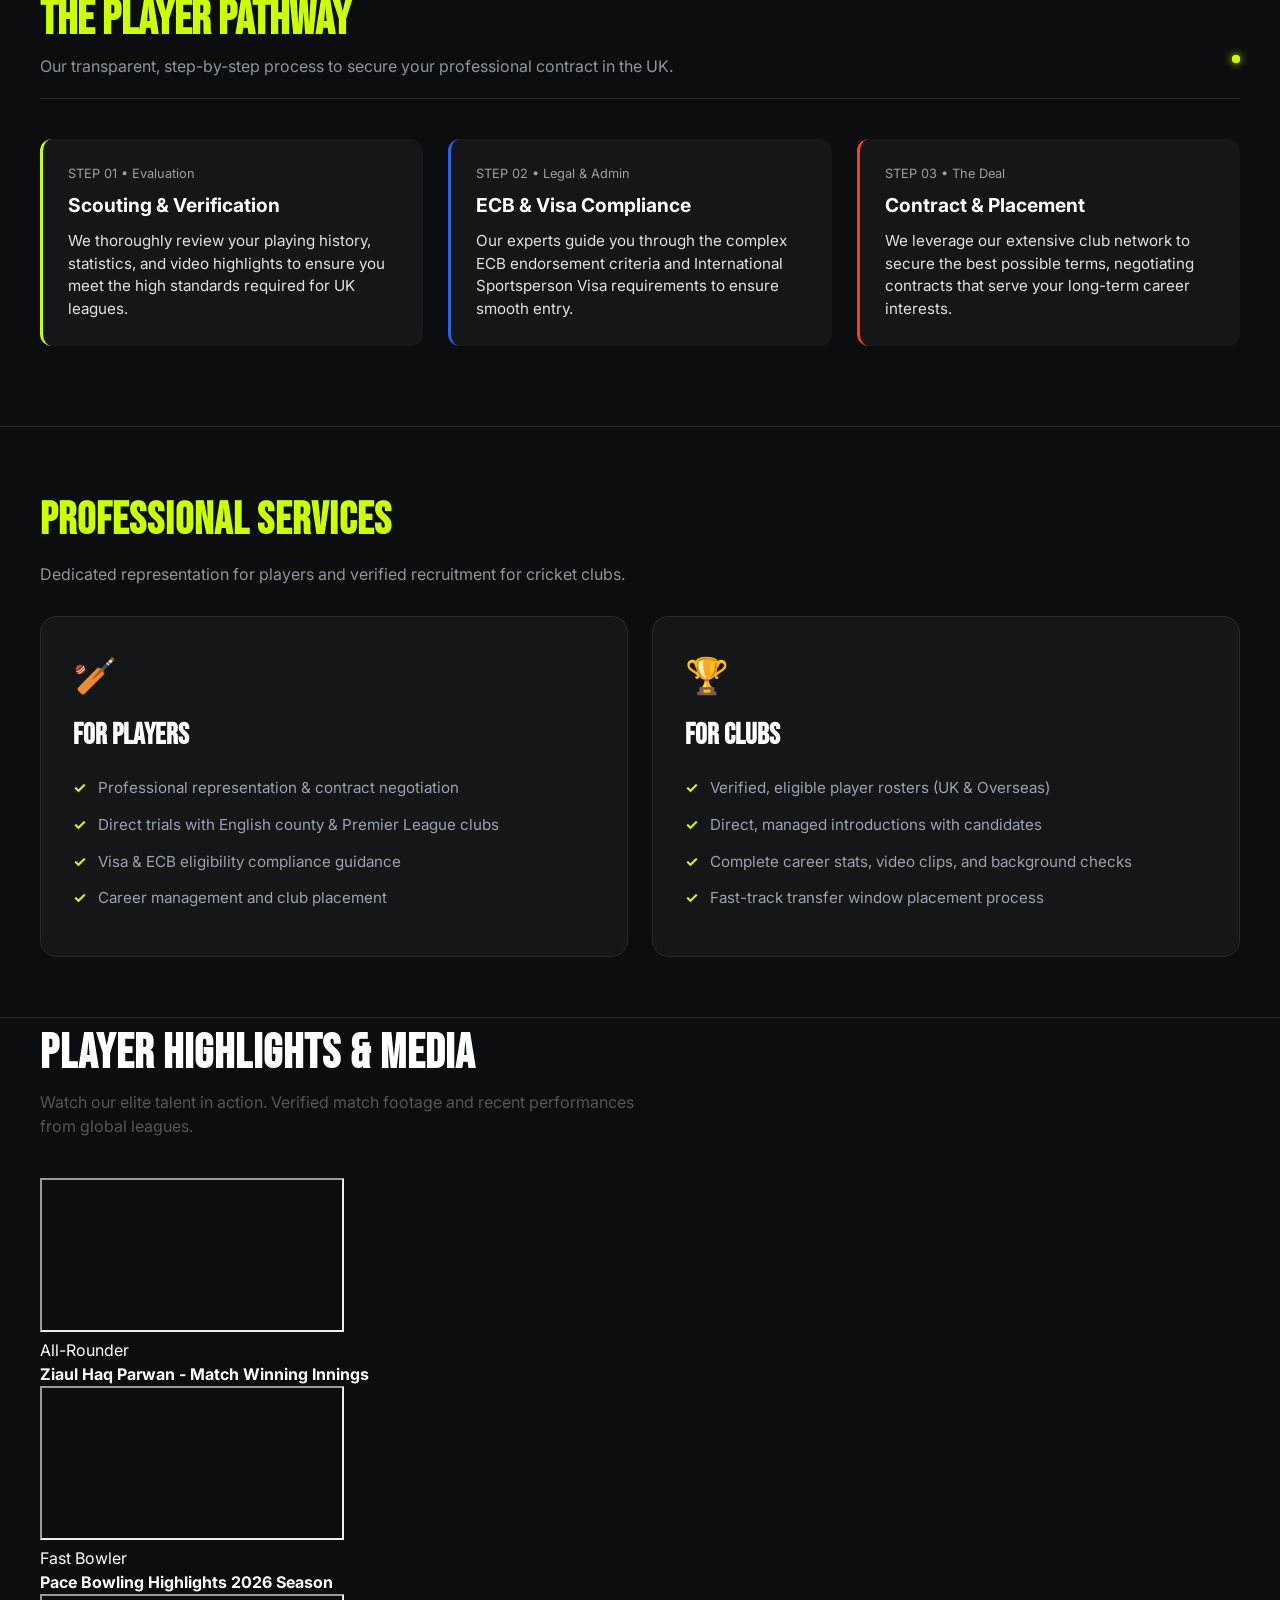
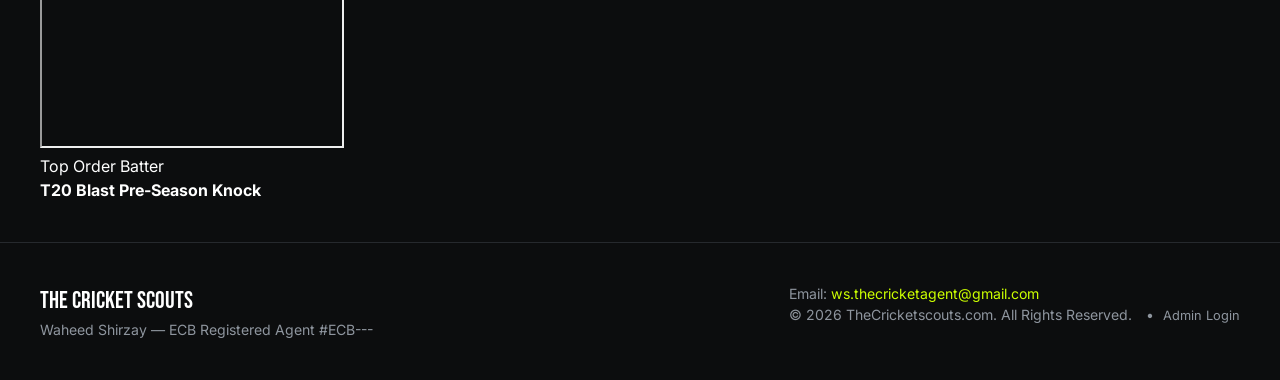
==== commit 40ffa672: "Update index.html" ====
--- a/index.html
+++ b/index.html
@@ -3,8 +3,9 @@
 
 <head>
     <meta charset="UTF-8">
+    <meta name="referrer" content="strict-origin-when-cross-origin">
     <meta name="viewport" content="width=device-width, initial-scale=1.0">
-    <title>The Cricket Agent | Elite Player Representation</title>
+    <title>The Cricket Scouts | Elite Player Representation</title>
 
     <!-- Favicon -->
     <link rel="icon" type="image/jpeg" href="./assets/logo1.png">
@@ -21,8 +22,6 @@
     <link
         href="https://fonts.googleapis.com/css2?family=Bebas+Neue&family=Inter:wght@300;400;500;600;700;800&display=swap"
         rel="stylesheet">
-<!-- Supabase -->
-        <script src="https://cdn.jsdelivr.net/npm/@supabase/supabase-js@2"></script>
 </head>
 
 <body>
@@ -61,16 +60,18 @@
     <header class="navbar-wrapper">
         <div class="container">
             <div class="navbar-pill">
-                <a href="#" class="logo-brand" onclick="showPage('about')">
-                    <img src="./assets/logo1.png" alt="The Cricket Agent Logo" class="nav-logo-img">
+                <a href="#" class="logo-brand" onclick="showPage('home')">
+                    <img decoding="async" src="./assets/logo1.png" alt="The Cricket Agent Logo" class="nav-logo-img">
                 </a>
                 <nav>
                     <ul class="nav-links">
-                        <li><a href="#" class="nav-link active" id="nav-about" onclick="showPage('about')">About</a>
-                        </li>
+                        <!-- 'About' ko 'Home' se replace kiya -->
+                        <li><a href="#" class="nav-link active" id="nav-home" onclick="showPage('home')">Home</a></li>
+                        <!-- Naya 'About Us' link add kiya -->
+                        <li><a href="#" class="nav-link" id="nav-about" onclick="showPage('about')">About Us</a></li>
                         <li><a href="#" class="nav-link" id="nav-players" onclick="showPage('players')">Featured
                                 Players</a></li>
-                        <li><a href="#gear-section" class="nav-link" onclick="showPage('about')">Accessories</a></li>
+                        <!-- Accessories wala link aapne pehle hi hata diya tha -->
                         <li><a href="#" class="nav-link" id="nav-register" onclick="showPage('register')">Register</a>
                         </li>
                     </ul>
@@ -83,49 +84,57 @@
         </div>
     </header>
 
-    <!-- PAGE 1: ABOUT US & SHOWCASE -->
-    <main id="page-about" class="page-section active">
-
+    <!-- PAGE 1: Home & SHOWCASE -->
+    <main id="page-home" class="page-section active">
+
+        <!-- Hero Section -->
         <!-- Hero Section -->
         <section class="hero-dark">
-            <div class="hero-bg-overlay"></div>
             <div class="container hero-container">
                 <div class="hero-top-tag">
-                    <span class="pulse-dot"></span> Transfer Portal Live | ECB Reg: #ECB-----
+                    <span class="pulse-dot"></span> Transfer Portal Live | ECB Reg: #ECB----
                 </div>
 
                 <div class="hero-main-layout">
                     <div class="hero-text-side">
-                        <h1 class="hero-title">The Cricket<br><span class="highlight-text">Agent</span>
-                            <img src="./assets/logo1.png" alt="Logo" class="hero-inline-logo">
+                        <h1 class="hero-title">The Cricket<br><span class="highlight-text">Scouts</span>
+                            <img decoding="async" src="./assets/logo1.png" alt="Logo" class="hero-inline-logo">
                         </h1>
-                        <p class="hero-subtitle">Waheed Shirzay connects top-tier cricket prospects with English leagues
-                            and international clubs ahead of the transfer window close.</p>
-
-                        <!-- Countdown Bar -->
-                        <div class="countdown-bar">
-                            <div class="time-unit">
-                                <span class="time-num" id="days">14</span>
-                                <span class="time-label">Days</span>
-                            </div>
-                            <div class="time-unit">
-                                <span class="time-num" id="hours">08</span>
-                                <span class="time-label">Hours</span>
-                            </div>
-                            <div class="time-unit">
-                                <span class="time-num" id="mins">42</span>
-                                <span class="time-label">Mins</span>
-                            </div>
-                            <div class="countdown-text">
-                                <p>Transfer Window Deadline</p>
-                                <strong>Official ECB Registration Window</strong>
-                            </div>
+                        <p class="hero-subtitle">The Cricket Scouts connects top-tier cricket prospects with English leagues
+                            and international clubs.</p>
+
+                        <!-- Hero Action Buttons (Updated with 3 smaller buttons) -->
+                        <div
+                            style="display: flex; flex-wrap: wrap; gap: 12px; margin-top: 30px; animation: fadeInUp 0.8s ease-out 0.5s forwards; opacity: 0;">
+
+                            <!-- Search For Players Button (New) -->
+                            <button class="submit-btn-primary"
+                                style="width: auto; padding: 12px 20px; font-size: 0.9rem; background: transparent; color: var(--text-white); border: 2px solid var(--accent-lime); border-radius: 8px; transition: all 0.3s ease;"
+                                onmouseover="this.style.background='rgba(204, 255, 0, 0.1)'"
+                                onmouseout="this.style.background='transparent'" onclick="showPage('players')">
+                                Search For Players <span class="btn-icon">🔍</span>
+                            </button>
+
+                            <!-- Club Registration Button -->
+                            <button class="submit-btn-primary"
+                                style="width: auto; padding: 12px 20px; font-size: 0.9rem; background: var(--accent-lime); color: var(--bg-black); border: none; border-radius: 8px; box-shadow: 0 4px 15px rgba(204, 255, 0, 0.2);"
+                                onclick="showPage('club-register')">
+                                Register Your Club <span class="btn-icon">🏟️</span>
+                            </button>
+
+                            <!-- Player Registration Button -->
+                            <button class="submit-btn-primary"
+                                style="width: auto; padding: 12px 20px; font-size: 0.9rem; background: #1a2235; color: var(--text-white); border: 1px solid #2a3655; border-radius: 8px; transition: all 0.3s ease;"
+                                onmouseover="this.style.background='#232d45'"
+                                onmouseout="this.style.background='#1a2235'" onclick="showPage('register')">
+                                Player Registration <span class="btn-icon">🏏</span>
+                            </button>
+
                         </div>
                     </div>
                 </div>
             </div>
         </section>
-
         <!-- Featured Players Section -->
         <!-- Featured Players Section -->
         <section class="featured-section">
@@ -141,7 +150,7 @@
                     <div class="athlete-card" onclick="showPage('players')">
                         <div class="card-img-holder">
                             <!-- Yahan aap apne real player ki image ka link ya local path daal sakte hain -->
-                            <img src="./assets/ID-1.png" alt="Real Player" loading="lazy">
+                            <img decoding="async" src="./assets/ID-1.png" alt="Real Player" loading="lazy">
                             <span class="sport-tag tag-lime">Verified Pro</span>
                         </div>
                         <div class="card-info">
@@ -154,7 +163,7 @@
                     <div class="athlete-card" onclick="showPage('players')">
                         <div class="card-img-holder">
                             <!-- Yahan aap apne real player ki image ka link ya local path daal sakte hain -->
-                            <img src="./assets/ID-2.jpeg" alt="Real Player" loading="lazy">
+                            <img decoding="async" src="./assets/ID-2.jpeg" alt="Real Player" loading="lazy">
                             <span class="sport-tag tag-lime">Verified Pro</span>
                         </div>
                         <div class="card-info">
@@ -200,76 +209,73 @@
                         <div class="logo-ticker-track">
                             <!-- First Set -->
                             <div class="ticker-set">
-                                <img src="./assets/logo1.png" alt="The Cricket Agent Logo" class="ticker-logo-img">
-                                <img src="./assets/logo1.png" alt="The Cricket Agent Logo" class="ticker-logo-img">
-                                <img src="./assets/logo1.png" alt="The Cricket Agent Logo" class="ticker-logo-img">
-                                <img src="./assets/logo1.png" alt="The Cricket Agent Logo" class="ticker-logo-img">
-                                <img src="./assets/logo1.png" alt="The Cricket Agent Logo" class="ticker-logo-img">
-                                <img src="./assets/logo1.png" alt="The Cricket Agent Logo" class="ticker-logo-img">
+                                <img decoding="async" src="./assets/logo1.png" alt="The Cricket Agent Logo"
+                                    class="ticker-logo-img">
+                                <img decoding="async" src="./assets/logo1.png" alt="The Cricket Agent Logo"
+                                    class="ticker-logo-img">
+                                <img decoding="async" src="./assets/logo1.png" alt="The Cricket Agent Logo"
+                                    class="ticker-logo-img">
+                                <img decoding="async" src="./assets/logo1.png" alt="The Cricket Agent Logo"
+                                    class="ticker-logo-img">
+                                <img decoding="async" src="./assets/logo1.png" alt="The Cricket Agent Logo"
+                                    class="ticker-logo-img">
+                                <img decoding="async" src="./assets/logo1.png" alt="The Cricket Agent Logo"
+                                    class="ticker-logo-img">
                             </div>
                             <!-- Duplicated Set for Seamless Infinite Loop -->
                             <div class="ticker-set">
-                                <img src="./assets/logo1.png" alt="The Cricket Agent Logo" class="ticker-logo-img">
-                                <img src="./assets/logo1.png" alt="The Cricket Agent Logo" class="ticker-logo-img">
-                                <img src="./assets/logo1.png" alt="The Cricket Agent Logo" class="ticker-logo-img">
-                                <img src="./assets/logo1.png" alt="The Cricket Agent Logo" class="ticker-logo-img">
-                                <img src="./assets/logo1.png" alt="The Cricket Agent Logo" class="ticker-logo-img">
-                                <img src="./assets/logo1.png" alt="The Cricket Agent Logo" class="ticker-logo-img">
+                                <img decoding="async" src="./assets/logo1.png" alt="The Cricket Agent Logo"
+                                    class="ticker-logo-img">
+                                <img decoding="async" src="./assets/logo1.png" alt="The Cricket Agent Logo"
+                                    class="ticker-logo-img">
+                                <img decoding="async" src="./assets/logo1.png" alt="The Cricket Agent Logo"
+                                    class="ticker-logo-img">
+                                <img decoding="async" src="./assets/logo1.png" alt="The Cricket Agent Logo"
+                                    class="ticker-logo-img">
+                                <img decoding="async" src="./assets/logo1.png" alt="The Cricket Agent Logo"
+                                    class="ticker-logo-img">
+                                <img decoding="async" src="./assets/logo1.png" alt="The Cricket Agent Logo"
+                                    class="ticker-logo-img">
                             </div>
                         </div>
                     </div>
                 </div>
         </section>
 
-        <!-- About Waheed Shirzay Section -->
-        <section class="about-statement-section">
+        <!-- Player Pathway Section (Replaces Transfer News) -->
+        <section class="live-updates-section" style="padding: 80px 0; background: var(--bg-black); border-bottom: 1px solid var(--border-dark);">
             <div class="container">
-                <div class="statement-grid">
-                    <div class="statement-title">
-                        <h2>ABOUT THE AGENT</h2>
-                    </div>
-                    <div class="statement-body">
-                        <h2>Waheed Shirzay — ECB Registered Cricket Agent.</h2>
-                        <p>Waheed Shirzay is a UK-based, ECB Registered Cricket Agent specialising in player
-                            representation. Operating in line with ECB Agent Regulations and PCA standards, he offers a
-                            compliant, transparent and personal alternative to larger agencies.
-                            For cricketers — from aspiring professionals to overseas talent looking to play in the UK —
-                            Waheed sources and secures contracts at county, league, club and overseas level, negotiates
-                            fair terms, and provides honest career guidance. He also supports overseas players through
-                            UK visa and ECB endorsement requirements.
-                            Clubs looking to recruit can browse Waheed's full register of available, vetted players on
-                            his website.
-                            Every player is known individually — communication is direct, and no deal is pursued unless
-                            it genuinely serves the player's best interests.</p>
-                    </div>
-                </div>
-
-                <!-- Impact Card -->
-                <div class="impact-card-wrapper" id="gear-section">
-                    <div class="impact-card-left">
-                        <h2>PREMIER RECRUITMENT & CRICKET GEAR ACCESSORIES</h2>
-                        <p>From custom pro-spec match bats to complete player representation packages.</p>
-                        <button class="btn-pill-action btn-white" onclick="showPage('register')">Get Represented
-                            →</button>
-                    </div>
-                    <div class="impact-card-center">
-                        <img src="https://i.pinimg.com/736x/0a/75/97/0a7597906a747d4add82b474aa0b1564.jpg"
-                            alt="Cricket Gear" loading="lazy">
-                    </div>
-                    <div class="impact-card-right">
-                        <div class="stat-number-box">
-                            <span class="stat-num">85+</span>
-                            <span class="stat-lbl">Placed Players</span>
-                        </div>
-                        <div class="stat-number-box">
-                            <span class="stat-num">12</span>
-                            <span class="stat-lbl">UK Premier Leagues</span>
-                        </div>
-                        <div class="stat-number-box">
-                            <span class="stat-num">100%</span>
-                            <span class="stat-lbl">ECB Verified</span>
-                        </div>
-                    </div>
+                <div style="display: flex; justify-content: space-between; align-items: flex-end; margin-bottom: 40px; border-bottom: 1px solid #2a2e33; padding-bottom: 20px;">
+                    <div>
+                        <h2 style="font-family: var(--font-heading); font-size: 3rem; color: var(--accent-lime); margin: 0; line-height: 1;">THE PLAYER PATHWAY</h2>
+                        <p style="color: var(--text-muted); margin-top: 10px;">Our transparent, step-by-step process to secure your professional contract in the UK.</p>
+                    </div>
+                    <span class="pulse-dot" style="margin-bottom: 15px; position: relative;"></span>
+                </div>
+
+                <div class="updates-grid" style="display: grid; grid-template-columns: repeat(auto-fit, minmax(300px, 1fr)); gap: 25px;">
+                    
+                    <!-- Step 1 -->
+                    <div class="update-card" style="background: var(--bg-dark-card); padding: 25px; border-radius: 12px; border-left: 3px solid var(--accent-lime);">
+                        <span style="font-size: 0.8rem; color: #9aa0a6; display: block; margin-bottom: 8px;">STEP 01 • Evaluation</span>
+                        <h3 style="color: #fff; font-size: 1.2rem; margin-bottom: 10px;">Scouting & Verification</h3>
+                        <p style="color: #e0e2e5; font-size: 0.95rem; line-height: 1.5;">We thoroughly review your playing history, statistics, and video highlights to ensure you meet the high standards required for UK leagues.</p>
+                    </div>
+
+                    <!-- Step 2 -->
+                    <div class="update-card" style="background: var(--bg-dark-card); padding: 25px; border-radius: 12px; border-left: 3px solid var(--accent-blue);">
+                        <span style="font-size: 0.8rem; color: #9aa0a6; display: block; margin-bottom: 8px;">STEP 02 • Legal & Admin</span>
+                        <h3 style="color: #fff; font-size: 1.2rem; margin-bottom: 10px;">ECB & Visa Compliance</h3>
+                        <p style="color: #e0e2e5; font-size: 0.95rem; line-height: 1.5;">Our experts guide you through the complex ECB endorsement criteria and International Sportsperson Visa requirements to ensure smooth entry.</p>
+                    </div>
+
+                    <!-- Step 3 -->
+                    <div class="update-card" style="background: var(--bg-dark-card); padding: 25px; border-radius: 12px; border-left: 3px solid #ff3b30;">
+                        <span style="font-size: 0.8rem; color: #9aa0a6; display: block; margin-bottom: 8px;">STEP 03 • The Deal</span>
+                        <h3 style="color: #fff; font-size: 1.2rem; margin-bottom: 10px;">Contract & Placement</h3>
+                        <p style="color: #e0e2e5; font-size: 0.95rem; line-height: 1.5;">We leverage our extensive club network to secure the best possible terms, negotiating contracts that serve your long-term career interests.</p>
+                    </div>
+
                 </div>
             </div>
         </section>
@@ -311,48 +317,138 @@
             </div>
         </section>
 
-        <!-- Accessories Showcase -->
-        <section class="accessories-section">
+        <!-- Player Video Highlights Section -->
+        <section class="video-highlights-section">
             <div class="container">
                 <div class="section-header-compact">
-                    <h2>PRO ACCESSORIES & GEAR SHOWCASE</h2>
-                    <p>Official match gear and equipment tailored for modern high-performance cricketers.</p>
-                </div>
-
-                <div class="gear-grid">
-                    <div class="gear-card">
-                        <img src="https://i.pinimg.com/736x/49/c4/ac/49c4acdc0920dc7af98b306b377a3d8f.jpg"
-                            alt="Pro Willow Bat" loading="lazy">
-                        <div class="gear-details">
-                            <span class="gear-cat">Batting</span>
-                            <h4>Grade 1+ Players Willow Bat</h4>
-                            <p>Hand-crafted pro profile with ultra-light pickup.</p>
-                        </div>
-                    </div>
-
-                    <div class="gear-card">
-                        <img src="https://i.pinimg.com/1200x/20/d1/17/20d1178d6afa21cbf3e68c93933f04cc.jpg"
-                            alt="Pro Soft Goods" loading="lazy">
-                        <div class="gear-details">
-                            <span class="gear-cat">Protection</span>
-                            <h4>Pro-Line Leg Guards & Gloves</h4>
-                            <p>High-density foam protection used in international circuits.</p>
-                        </div>
-                    </div>
-
-                    <div class="gear-card">
-                        <img src="https://i.pinimg.com/1200x/b0/96/6b/b0966be9974d809450484414f35f81ca.jpg"
-                            alt="Match Leather Balls" loading="lazy">
-                        <div class="gear-details">
-                            <span class="gear-cat">Match Equipment</span>
-                            <h4>4-Piece League Leather Balls</h4>
-                            <p>Hand-stitched seam for maximum durability and swing.</p>
+                    <h2>PLAYER HIGHLIGHTS & MEDIA</h2>
+                    <p>Watch our elite talent in action. Verified match footage and recent performances from global
+                        leagues.</p>
+                </div>
+
+                <div class="video-grid">
+                    <!-- Video Card 1 -->
+                    <div class="video-card">
+                        <div class="iframe-container">
+                            <!-- YouTube Embed Link Yahan Dalein -->
+                            <iframe src="https://www.youtube.com/embed/dQw4w9WgXcQ" title="Player Highlight 1"
+                                allow="accelerometer; autoplay; clipboard-write; encrypted-media; gyroscope; picture-in-picture"
+                                allowfullscreen></iframe>
+                        </div>
+                        <div class="video-info">
+                            <span class="video-tag">All-Rounder</span>
+                            <h4>Ziaul Haq Parwan - Match Winning Innings</h4>
+                        </div>
+                    </div>
+
+                    <!-- Video Card 2 -->
+                    <div class="video-card">
+                        <div class="iframe-container">
+                            <!-- YouTube Embed Link Yahan Dalein -->
+                            <iframe src="https://www.youtube.com/embed/dQw4w9WgXcQ" title="Player Highlight 2"
+                                allow="accelerometer; autoplay; clipboard-write; encrypted-media; gyroscope; picture-in-picture"
+                                allowfullscreen></iframe>
+                        </div>
+                        <div class="video-info">
+                            <span class="video-tag">Fast Bowler</span>
+                            <h4>Pace Bowling Highlights 2026 Season</h4>
+                        </div>
+                    </div>
+
+                    <!-- Video Card 3 -->
+                    <div class="video-card">
+                        <div class="iframe-container">
+                            <!-- YouTube Embed Link Yahan Dalein -->
+                            <iframe src="https://www.youtube.com/embed/dQw4w9WgXcQ" title="Player Highlight 3"
+                                allow="accelerometer; autoplay; clipboard-write; encrypted-media; gyroscope; picture-in-picture"
+                                allowfullscreen></iframe>
+                        </div>
+                        <div class="video-info">
+                            <span class="video-tag">Top Order Batter</span>
+                            <h4>T20 Blast Pre-Season Knock</h4>
                         </div>
                     </div>
                 </div>
             </div>
         </section>
     </main>
+
+    <!-- NAYA PAGE: ABOUT US (Fixed Layout) -->
+    <main id="page-about" class="page-section">
+        
+        <!-- Animated Background -->
+        <div class="roster-bg-anim" aria-hidden="true">
+            <div class="cricket-bg-glow glow-top-left"></div>
+            <div class="cricket-bg-glow glow-bottom-right"></div>
+        </div>
+
+        <div class="container page-padding">
+            
+            <!-- Page Title Section (Properly Centered) -->
+            <div class="about-hero-header" style="text-align: center; max-width: 800px; margin: 0 auto 70px auto;">
+                <h1 style="font-family: var(--font-heading); font-size: 4rem; color: var(--accent-lime); letter-spacing: 1.5px; margin-bottom: 15px;">ABOUT US</h1>
+                <p style="color: #9aa0a6; font-size: 1.1rem; line-height: 1.6;">Elite representation, verified recruitment, and strategic career management for modern cricketers.</p>
+            </div>
+
+            <!-- Who We Are Section (Fixed Grid) -->
+            <section class="about-statement-section" style="padding: 0; background: transparent; margin-bottom: 80px;">
+                <div class="statement-grid" style="display: grid; grid-template-columns: 1fr 2fr; gap: 50px; align-items: start;">
+                    
+                    <div class="statement-title" style="position: sticky; top: 120px;">
+                        <h2 style="font-family: var(--font-heading); font-size: 3.5rem; color: #fff; line-height: 1; margin: 0;">WHO WE ARE</h2>
+                    </div>
+                    
+                    <div class="statement-body">
+                        <h3 style="color: #fff; font-size: 1.6rem; font-weight: 600; line-height: 1.4; margin-bottom: 25px;">
+                            At The Cricket Scouts, we are driven by a simple yet powerful mission: to help talented cricketers navigate their journey in the game with clarity, integrity, and confidence.
+                        </h3>
+                        
+                        <p style="color: #a0a5ab; font-size: 1rem; line-height: 1.7; margin-bottom: 20px;">
+                            Our team operates with unwavering integrity at every step. We work strictly in accordance with the ECB Players' Agent Registration Regulations and uphold the highest ethical standards — because trust is the foundation of everything we do. We believe that transparency, honesty, and full compliance with cricket's governing rules are not just requirements — they are our promise to every player we represent.
+                        </p>
+                        
+                        <p style="color: #a0a5ab; font-size: 1rem; line-height: 1.7;">
+                            We are genuinely passionate about what we do. Cricket runs through our veins, and we take immense pride in seeing players realise their potential and achieve their dreams on and off the field. Every opportunity we secure, every contract we review, and every career decision we help make is guided by one core principle: your success is our success.
+                        </p>
+                    </div>
+                </div>
+            </section>
+
+            <!-- Services Section -->
+            <section class="services-section" style="border-bottom: none; padding-bottom: 40px;">
+                <div class="services-header" style="text-align: center; margin-bottom: 50px;">
+                    <h2 style="font-family: var(--font-heading); font-size: 3rem; color: var(--accent-lime); margin-bottom: 10px;">OUR EXPERTISE</h2>
+                    <p style="color: #9aa0a6;">Dedicated representation for players and verified recruitment for cricket clubs.</p>
+                </div>
+
+                <div class="services-grid" style="display: grid; grid-template-columns: repeat(auto-fit, minmax(320px, 1fr)); gap: 30px;">
+                    <div class="service-card" style="background: var(--bg-dark-card); padding: 40px; border-radius: 16px; border: 1px solid var(--border-dark);">
+                        <div class="service-icon" style="font-size: 2.5rem; margin-bottom: 20px;">🏏</div>
+                        <h3 style="font-family: var(--font-heading); font-size: 2.2rem; color: #fff; margin-bottom: 20px; letter-spacing: 1px;">FOR PLAYERS</h3>
+                        <ul class="service-list" style="list-style: none; padding: 0;">
+                            <li style="color: #9aa0a6; margin-bottom: 15px; display: flex; align-items: start; gap: 10px;"><span class="check-mark" style="color: var(--accent-lime);">✓</span> Professional representation & contract negotiation</li>
+                            <li style="color: #9aa0a6; margin-bottom: 15px; display: flex; align-items: start; gap: 10px;"><span class="check-mark" style="color: var(--accent-lime);">✓</span> Direct trials with English county & Premier League clubs</li>
+                            <li style="color: #9aa0a6; margin-bottom: 15px; display: flex; align-items: start; gap: 10px;"><span class="check-mark" style="color: var(--accent-lime);">✓</span> Visa & ECB eligibility compliance guidance</li>
+                            <li style="color: #9aa0a6; margin-bottom: 0; display: flex; align-items: start; gap: 10px;"><span class="check-mark" style="color: var(--accent-lime);">✓</span> Career management and club placement</li>
+                        </ul>
+                    </div>
+
+                    <div class="service-card" style="background: var(--bg-dark-card); padding: 40px; border-radius: 16px; border: 1px solid var(--border-dark);">
+                        <div class="service-icon" style="font-size: 2.5rem; margin-bottom: 20px;">🏆</div>
+                        <h3 style="font-family: var(--font-heading); font-size: 2.2rem; color: #fff; margin-bottom: 20px; letter-spacing: 1px;">FOR CLUBS</h3>
+                        <ul class="service-list" style="list-style: none; padding: 0;">
+                            <li style="color: #9aa0a6; margin-bottom: 15px; display: flex; align-items: start; gap: 10px;"><span class="check-mark" style="color: var(--accent-lime);">✓</span> Verified, eligible player rosters (UK & Overseas)</li>
+                            <li style="color: #9aa0a6; margin-bottom: 15px; display: flex; align-items: start; gap: 10px;"><span class="check-mark" style="color: var(--accent-lime);">✓</span> Direct, managed introductions with candidates</li>
+                            <li style="color: #9aa0a6; margin-bottom: 15px; display: flex; align-items: start; gap: 10px;"><span class="check-mark" style="color: var(--accent-lime);">✓</span> Complete career stats, video clips, and background checks</li>
+                            <li style="color: #9aa0a6; margin-bottom: 0; display: flex; align-items: start; gap: 10px;"><span class="check-mark" style="color: var(--accent-lime);">✓</span> Fast-track transfer window placement process</li>
+                        </ul>
+                    </div>
+                </div>
+            </section>
+        </div>
+    </main>
+    <!-- PAGE: ABOUT US ENDS HERE -->
+    <!-- PAGE: ABOUT US ENDS HERE -->
 
     <!-- PAGE 2: PLAYERS DIRECTORY -->
     <main id="page-players" class="page-section">
@@ -588,24 +684,28 @@
                     <!-- SECTION 4 -->
                     <div class="form-section-block">
                         <h3 class="section-heading">4. Media & Verifiable Proof</h3>
-                       
+
                         <div class="form-grid-1">
                             <div class="form-group">
                                 <label>Video Highlights Link * <span class="label-hint">(YouTube, Vimeo, or Google Drive
                                         — recent match footage)</span></label>
-                                <input type="url" name="video_highlights_link" placeholder="https://..." >
-                                 <!-- Highlighted Notice for CV Email Submission -->
-                        <div class="cv-notice-box">
-                            <div class="cv-notice-icon">📄⚠️</div>
-                            <div class="cv-notice-content">
-                                <h4>IMPORTANT: UPLOAD YOUR CRICKET RESUME / CV VIA EMAIL</h4>
-                                <p>Due to system limitations on direct file uploads, after submitting this form, you
-                                    <strong>must</strong> email your complete Cricket CV / Resume and Player Profile
-                                    documents directly to our official representation inbox: <a
-                                        href="mailto:ws.thecricketagent@gmail.com">ws.thecricketagent@gmail.com</a> with
-                                    your full legal name in the subject line.</p>
-                            </div>
-                        </div>
+                                <input type="url" name="video_highlights_link" placeholder="https://...">
+                                <!-- Highlighted Notice for CV Email Submission -->
+                                <div class="cv-notice-box">
+                                    <div class="cv-notice-icon">📄⚠️</div>
+                                    <div class="cv-notice-content">
+                                        <h4>IMPORTANT: UPLOAD YOUR CRICKET RESUME / CV  VIA EMAIL</h4>
+                                        <p>Due to system limitations on direct file uploads, after submitting this form,
+                                            you
+                                            <strong>must</strong> email your complete Cricket CV / Resume and Player
+                                            Profile Picture
+                                            documents directly to our official representation inbox: <a
+                                                href="mailto:ws.thecricketagent@gmail.com">ws.thecricketagent@gmail.com</a>
+                                            with
+                                            your full legal name in the subject line.
+                                        </p>
+                                    </div>
+                                </div>
                             </div>
                         </div>
                     </div>
@@ -631,6 +731,127 @@
         </div>
     </main>
 
+    <!-- PAGE 4: CLUB REGISTRATION FORM -->
+    <main id="page-club-register" class="page-section">
+        <div class="register-bg-anim">
+            <div class="floating-cricket-item item-stumps">🏆</div>
+            <div class="cricket-bg-glow glow-right"></div>
+        </div>
+
+        <div class="container page-padding">
+            <div class="form-header-text">
+                <h1 class="form-main-title">Register Your Club</h1>
+                <p class="form-subtitle">Looking for elite talent? Fill out the form below to connect with our
+                    represented players.</p>
+            </div>
+
+            <div class="form-card-dark">
+                <form action="https://api.web3forms.com/submit" method="POST" id="clubRegistrationForm">
+
+                    <!-- Web3Forms Config -->
+                    <input type="hidden" name="access_key" value="520b2fb1-5f0e-45d6-a3fc-c766b2790bd5">
+                    <input type="hidden" name="subject" value="New Club Registration - The Cricket Agent">
+                    <input type="checkbox" name="botcheck" class="hidden" style="display: none;">
+
+                    <!-- Name Fields -->
+                    <div class="form-grid-2">
+                        <div class="form-group">
+                            <label>Name *</label>
+                            <div style="display: flex; gap: 10px;">
+                                <input type="text" name="first_name" placeholder="First Name" required>
+                                <input type="text" name="last_name" placeholder="Last Name" required>
+                            </div>
+                        </div>
+                    </div>
+
+                    <!-- Email & Contact -->
+                    <div class="form-grid-2">
+                        <div class="form-group">
+                            <label>Email Address *</label>
+                            <input type="email" name="email" placeholder="Email Address" required>
+                        </div>
+                        <div class="form-group">
+                            <label>Contact Number *</label>
+                            <input type="tel" name="phone" placeholder="Contact Number" required>
+                        </div>
+                    </div>
+
+                    <!-- Club & League -->
+                    <div class="form-grid-2">
+                        <div class="form-group">
+                            <label>Club Name *</label>
+                            <input type="text" name="club_name" placeholder="Club Name" required>
+                        </div>
+                        <div class="form-group">
+                            <label>League Name *</label>
+                            <input type="text" name="league_name" placeholder="League Name" required>
+                        </div>
+                    </div>
+
+                    <!-- Player Requirements Checkboxes -->
+                    <div class="form-group mb-4" style="margin-top: 15px;">
+                        <label style="margin-bottom: 8px;">Player Requirements *</label>
+                        <div class="checkbox-group-grid">
+                            <label class="checkbox-container-small"><input type="checkbox" name="requirements[]"
+                                    value="Batting All-Rounder (Seam)"><span class="checkmark-small"></span> Batting
+                                All-Rounder (Seam)</label>
+                            <label class="checkbox-container-small"><input type="checkbox" name="requirements[]"
+                                    value="Batting All-Rounder (Spin)"><span class="checkmark-small"></span> Batting
+                                All-Rounder (Spin)</label>
+                            <label class="checkbox-container-small"><input type="checkbox" name="requirements[]"
+                                    value="Bowling All-Rounder (Seam)"><span class="checkmark-small"></span> Bowling
+                                All-Rounder (Seam)</label>
+                            <label class="checkbox-container-small"><input type="checkbox" name="requirements[]"
+                                    value="Bowling All-Rounder (Spin)"><span class="checkmark-small"></span> Bowling
+                                All-Rounder (Spin)</label>
+                            <label class="checkbox-container-small"><input type="checkbox" name="requirements[]"
+                                    value="Batter"><span class="checkmark-small"></span> Batter</label>
+                            <label class="checkbox-container-small"><input type="checkbox" name="requirements[]"
+                                    value="Bowler (Seam)"><span class="checkmark-small"></span> Bowler (Seam)</label>
+                            <label class="checkbox-container-small"><input type="checkbox" name="requirements[]"
+                                    value="Bowler (Spin)"><span class="checkmark-small"></span> Bowler (Spin)</label>
+                            <label class="checkbox-container-small"><input type="checkbox" name="requirements[]"
+                                    value="Wicket-Keeper"><span class="checkmark-small"></span> Wicket-Keeper</label>
+                            <label class="checkbox-container-small"><input type="checkbox" name="requirements[]"
+                                    value="Coach Only"><span class="checkmark-small"></span> Coach Only</label>
+                        </div>
+                    </div>
+
+                    <!-- Budget -->
+                    <div class="form-group mb-4">
+                        <label>Budget *</label>
+                        <input type="text" name="budget" placeholder="Budget Details" required>
+                    </div>
+
+                    <!-- Additional Comments -->
+                    <div class="form-group mb-4">
+                        <label>Additional Comments *</label>
+                        <textarea name="additional_comments" rows="5" placeholder="Write your comments here..." required
+                            style="width: 100%; padding: 12px; background: #0f1113; border: 1px solid #2a2e33; border-radius: 8px; color: #ffffff; font-family: inherit; resize: vertical;"></textarea>
+                    </div>
+
+                    <!-- Consents -->
+
+                    <div class="form-group mb-4">
+                        <label style="color:#e0e2e5;">Data Consent *</label>
+                        <label class="checkbox-container-small" style="margin-top: 5px;">
+                            <input type="checkbox" name="data_consent" value="Yes" required>
+                            <span class="checkmark-small"></span> By submitting this form you agree to our Terms &
+                            Conditions and Privacy Policy.
+                        </label>
+                    </div>
+
+                    <!-- Submit Button -->
+                    <button type="submit" class="submit-btn-primary"
+                        style="background: #e67e22; border-color: #d35400; padding: 16px; font-size: 1.1rem; border-radius: 6px;">
+                        SUBMIT
+                    </button>
+                </form>
+            </div>
+        </div>
+    </main>
+
+
     <!-- PLAYER PROFILE MODAL -->
     <div id="playerModal" class="modal" role="dialog" aria-modal="true">
         <div class="modal-card-dark">
@@ -673,24 +894,62 @@
         </div>
     </div>
 
+
+<!-- STATISTICS MODAL -->
+   <!-- DETAILED STATISTICS MODAL (TABLE) -->
+    <div id="statsModal" class="modal" role="dialog" aria-modal="true">
+        <div class="modal-card-dark" style="max-width: 900px; padding: 30px;">
+            <span class="close-modal" onclick="closeStatsModal()">&times;</span>
+            <h3 style="color: var(--accent-lime); font-family: var(--font-heading); font-size: 2rem; margin-bottom: 5px; text-transform: uppercase;" id="statsModalTitle">OFFICIAL STATISTICS</h3>
+            <p style="color: #9aa0a6; font-size: 0.9rem; margin-bottom: 25px;">Verified league records and performance metrics.</p>
+            
+            <div style="overflow-x: auto;">
+                <table style="width: 100%; border-collapse: collapse; min-width: 800px; background: #fff; color: #333; font-size: 0.85rem; border-radius: 4px; overflow: hidden;">
+                    <thead>
+                        <tr style="background: #f8f9fa; color: #6c757d; border-bottom: 2px solid #dee2e6; text-align: center;">
+                            <th style="padding: 12px; text-align: left; font-weight: 500;">Team (Season)</th>
+                            <th style="padding: 12px; font-weight: 500;">Mts</th>
+                            <th style="padding: 12px; font-weight: 500;">Inns</th>
+                            <th style="padding: 12px; font-weight: 500;">NO</th>
+                            <th style="padding: 12px; font-weight: 500;">Runs</th>
+                            <th style="padding: 12px; font-weight: 500;">HS</th>
+                            <th style="padding: 12px; font-weight: 500;">Ave</th>
+                            <th style="padding: 12px; font-weight: 500;">Ovs</th>
+                            <th style="padding: 12px; font-weight: 500;">Runs</th>
+                            <th style="padding: 12px; font-weight: 500;">Wkts</th>
+                            <th style="padding: 12px; font-weight: 500;">BB</th>
+                            <th style="padding: 12px; font-weight: 500;">Avg</th>
+                        </tr>
+                    </thead>
+                    <tbody id="statsTableBody">
+                        <!-- Data will be injected here by Javascript -->
+                    </tbody>
+                </table>
+            </div>
+        </div>
+    </div>
+
     <!-- Footer -->
     <footer class="dark-footer">
         <div class="container footer-content">
             <div class="footer-left">
-                <span class="footer-logo">THE CRICKET AGENT</span>
+                <span class="footer-logo">THE CRICKET Scouts</span>
                 <p>Waheed Shirzay — ECB Registered Agent #ECB---</p>
             </div>
             <div class="footer-right">
                 <p>Email: <a href="mailto:ws.thecricketagent@gmail.com">ws.thecricketagent@gmail.com</a></p>
-                
-                <p class="copy">© 2026 TheCricketAgent.com. All Rights Reserved.
-                    <span style="margin-left: 10px;">• <a href="admin.html" style="color: var(--text-muted); font-size: 0.8rem; text-decoration: none; margin-left: 5px;">Admin Login</a></span>
+
+                <p class="copy">© 2026 TheCricketscouts.com. All Rights Reserved.
+                    <span style="margin-left: 10px;">• <a href="admin.html"
+                            style="color: var(--text-muted); font-size: 0.8rem; text-decoration: none; margin-left: 5px;">Admin
+                            Login</a></span>
                 </p>
             </div>
         </div>
     </footer>
 
-    <script src="script.js"></script>
+    <script src="https://cdn.jsdelivr.net/npm/@supabase/supabase-js@2" defer></script>
+    <script src="script.js" defer></script>
 </body>
 
 </html>
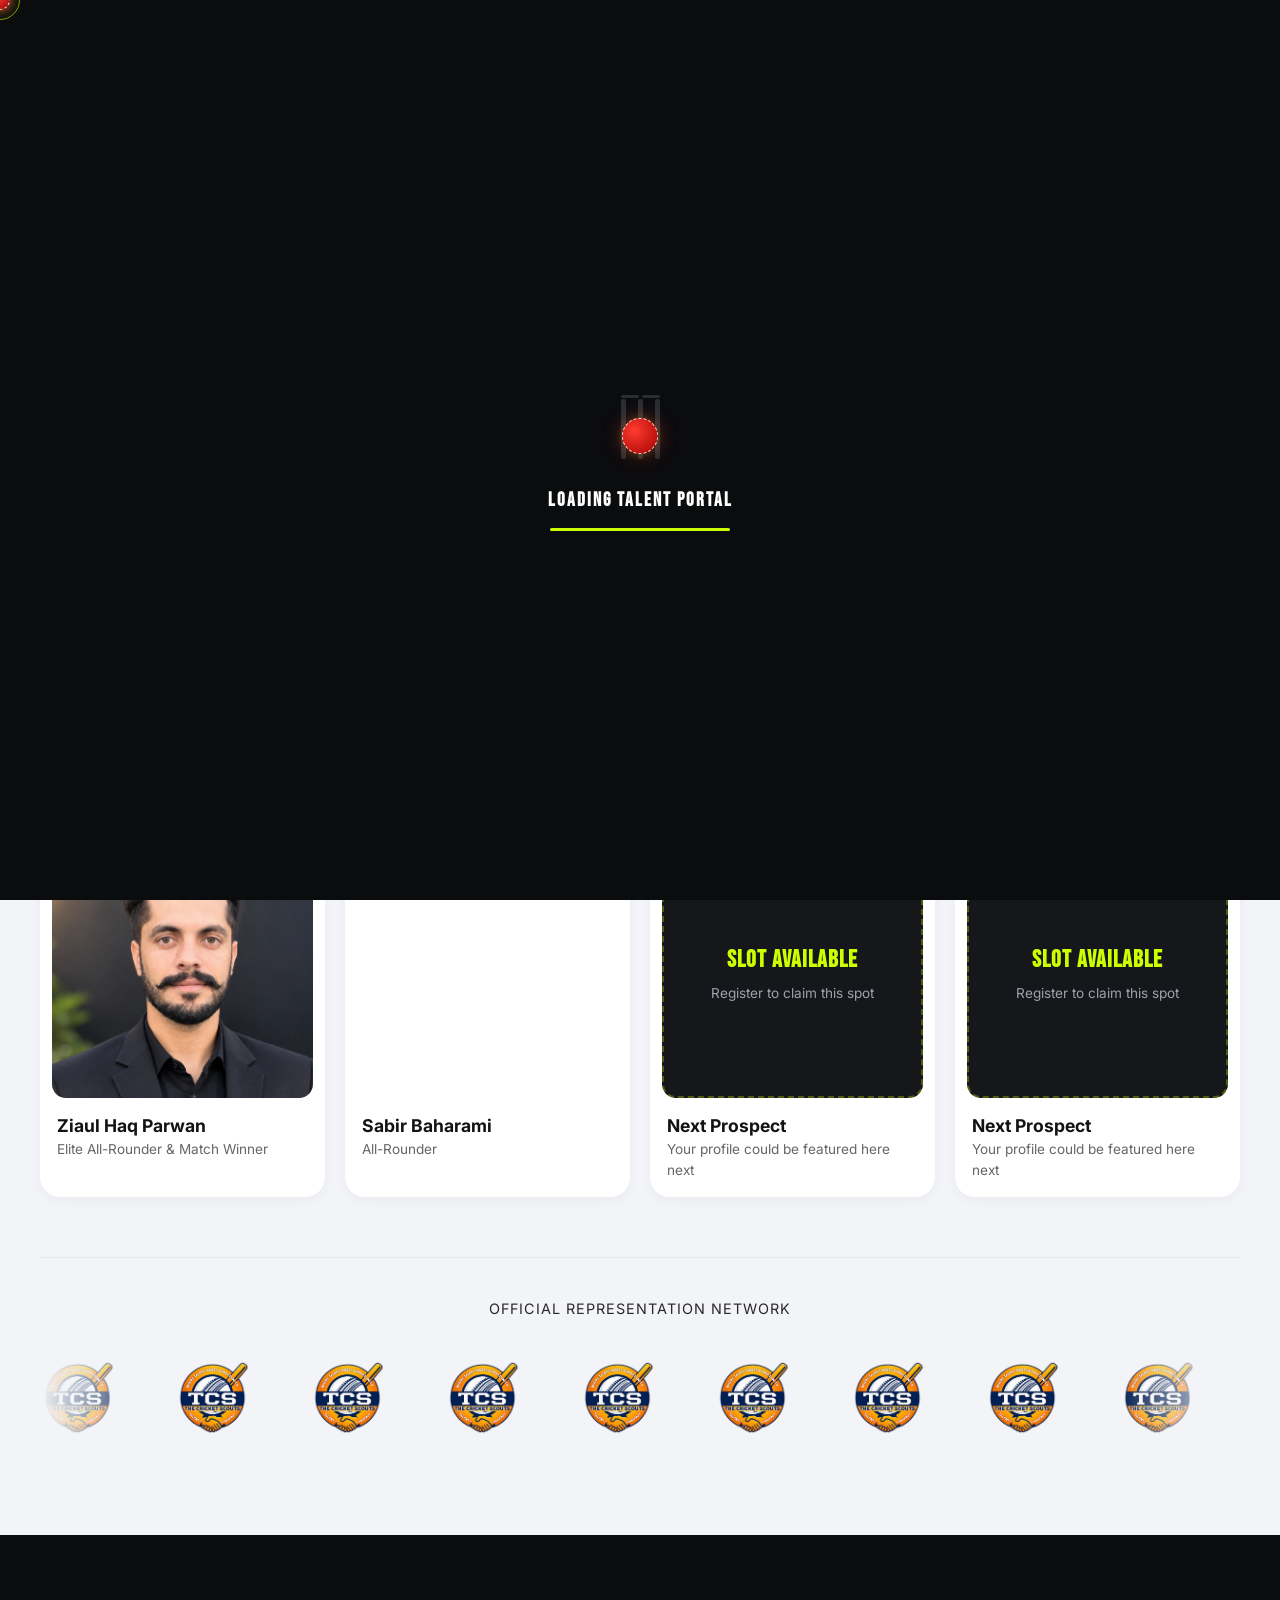
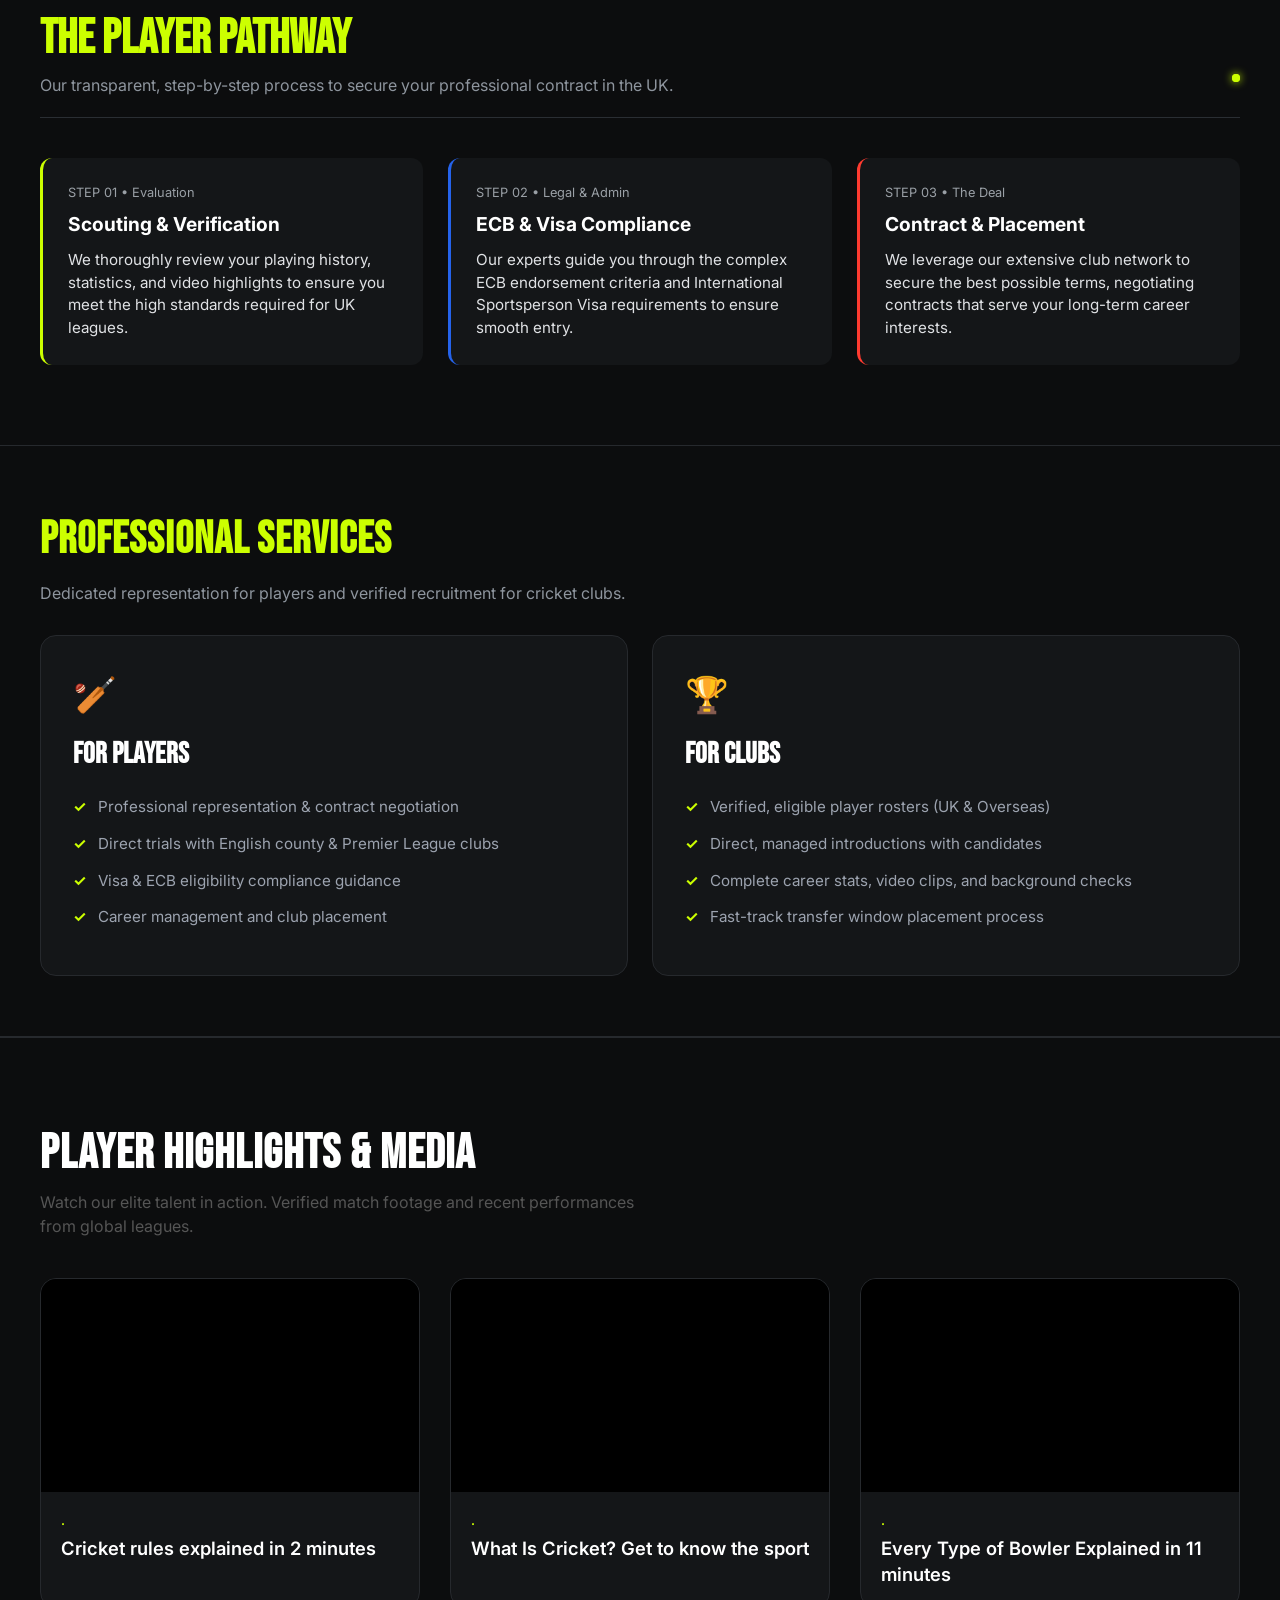
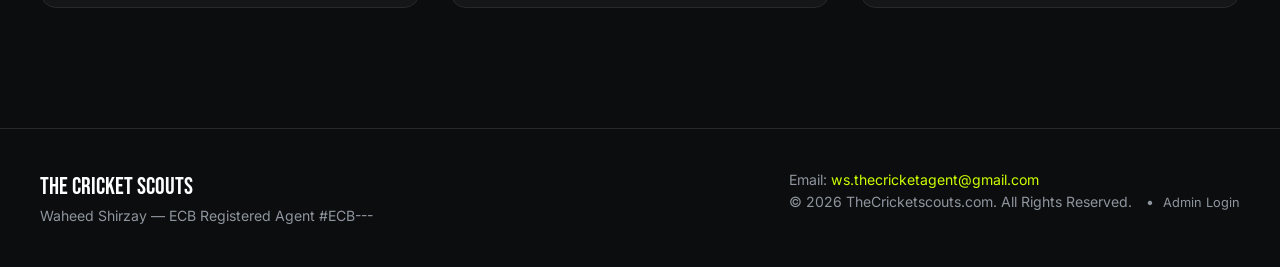
==== commit b10cb84a: "Update index.html" ====
--- a/index.html
+++ b/index.html
@@ -331,13 +331,13 @@
                     <div class="video-card">
                         <div class="iframe-container">
                             <!-- YouTube Embed Link Yahan Dalein -->
-                            <iframe src="https://www.youtube.com/embed/dQw4w9WgXcQ" title="Player Highlight 1"
+                            <iframe src="https://www.youtube.com/embed/wHEIT32ZEVs?si=VJvIG4mIjYAjMUGK" title="Player Highlight 1"
                                 allow="accelerometer; autoplay; clipboard-write; encrypted-media; gyroscope; picture-in-picture"
                                 allowfullscreen></iframe>
                         </div>
                         <div class="video-info">
-                            <span class="video-tag">All-Rounder</span>
-                            <h4>Ziaul Haq Parwan - Match Winning Innings</h4>
+                            <span class="video-tag">.</span>
+                            <h4>Cricket rules explained in 2 minutes</h4>
                         </div>
                     </div>
 
@@ -345,13 +345,13 @@
                     <div class="video-card">
                         <div class="iframe-container">
                             <!-- YouTube Embed Link Yahan Dalein -->
-                            <iframe src="https://www.youtube.com/embed/dQw4w9WgXcQ" title="Player Highlight 2"
+                            <iframe src="https://www.youtube.com/embed/g-beFHld19c?si=J16yZEaS3Bi_-yl2" title="Player Highlight 2"
                                 allow="accelerometer; autoplay; clipboard-write; encrypted-media; gyroscope; picture-in-picture"
                                 allowfullscreen></iframe>
                         </div>
                         <div class="video-info">
-                            <span class="video-tag">Fast Bowler</span>
-                            <h4>Pace Bowling Highlights 2026 Season</h4>
+                            <span class="video-tag">.</span>
+                            <h4>What Is Cricket? Get to know the sport</h4>
                         </div>
                     </div>
 
@@ -359,13 +359,13 @@
                     <div class="video-card">
                         <div class="iframe-container">
                             <!-- YouTube Embed Link Yahan Dalein -->
-                            <iframe src="https://www.youtube.com/embed/dQw4w9WgXcQ" title="Player Highlight 3"
+                            <iframe src="https://www.youtube.com/embed/kp_-KoOMhvM?si=lP8-ZUosMinFhRHh" title="Player Highlight 3"
                                 allow="accelerometer; autoplay; clipboard-write; encrypted-media; gyroscope; picture-in-picture"
                                 allowfullscreen></iframe>
                         </div>
                         <div class="video-info">
-                            <span class="video-tag">Top Order Batter</span>
-                            <h4>T20 Blast Pre-Season Knock</h4>
+                            <span class="video-tag">.</span>
+                            <h4>Every Type of Bowler Explained in 11 minutes</h4>
                         </div>
                     </div>
                 </div>
--- a/style.css
+++ b/style.css
@@ -197,7 +197,7 @@
    ========================================== */
 .hero-dark {
     position: relative;
-    padding: 140px 0 60px 0;
+    padding: 159px 0 60px 0;
     overflow: hidden;
     background-image: 
         linear-gradient(
@@ -298,47 +298,11 @@
     opacity: 0;
 }
 
-.countdown-bar {
-    background: rgba(20, 22, 24, 0.9);
-    border: 1px solid var(--border-dark);
-    padding: 16px 24px;
-    border-radius: 20px;
-    display: flex;
-    align-items: center;
-    gap: 25px;
-    max-width: 520px;
-    animation: fadeInUp 0.8s ease-out 0.5s forwards;
-    opacity: 0;
-}
-
-.time-unit {
-    display: flex;
-    flex-direction: column;
-    align-items: center;
-}
-
-.time-num {
-    font-family: var(--font-heading);
-    font-size: 1.8rem;
-    color: var(--accent-lime);
-    line-height: 1;
-}
-
-.time-label {
-    font-size: 0.68rem;
-    text-transform: uppercase;
-    color: var(--text-muted);
-}
-
-.countdown-text p {
-    font-size: 0.75rem;
-    color: var(--text-muted);
-}
-
-.countdown-text strong {
-    font-size: 0.85rem;
-    color: var(--text-white);
-}
+
+
+
+
+
 
 @keyframes slideInLeft {
     from { opacity: 0; transform: translateX(-40px); }
@@ -503,19 +467,7 @@
     margin-bottom: 20px;
 }
 
-.logos-row {
-    display: flex;
-    justify-content: center;
-    gap: 40px;
-    flex-wrap: wrap;
-}
-
-.brand-logo {
-    font-family: var(--font-heading);
-    font-size: 1.5rem;
-    color: #333;
-    opacity: 0.7;
-}
+
 
 /* ==========================================
    ABOUT STATEMENT & IMPACT CARDS
@@ -673,42 +625,74 @@
 
 .check-mark { color: var(--accent-lime); font-weight: bold; }
 
-.accessories-section {
-    background: var(--bg-light-gray);
-    color: var(--text-dark);
+/* ==========================================
+   PLAYER HIGHLIGHTS SECTION
+   ========================================== */
+.video-highlights-section {
+    background: var(--bg-black);
     padding: 80px 0;
-}
-
-.gear-grid {
+    border-top: 1px solid var(--border-dark);
+}
+
+.video-grid {
     display: grid;
-    grid-template-columns: repeat(auto-fit, minmax(280px, 1fr));
-    gap: 25px;
-}
-
-.gear-card {
-    background: white;
-    border-radius: 20px;
+    grid-template-columns: repeat(auto-fit, minmax(320px, 1fr));
+    gap: 30px;
+}
+
+.video-card {
+    background: var(--bg-dark-card);
+    border: 1px solid var(--border-dark);
+    border-radius: 16px;
     overflow: hidden;
-    padding: 15px;
-}
-
-.gear-card img {
-    width: 100%;
-    height: 220px;
-    object-fit: cover;
-    border-radius: 12px;
-}
-
-.gear-details { padding: 15px 5px 5px 5px; }
-.gear-cat {
-    font-size: 0.72rem;
+    transition: transform 0.3s ease, border-color 0.3s ease;
+}
+
+.video-card:hover {
+    transform: translateY(-5px);
+    border-color: var(--accent-lime);
+}
+
+/* 16:9 Aspect Ratio Container for YouTube Iframes */
+.iframe-container {
+    position: relative;
+    width: 100%;
+    padding-bottom: 56.25%; /* Perfect 16:9 ratio */
+    height: 0;
+    overflow: hidden;
+    background: #000;
+}
+
+.iframe-container iframe {
+    position: absolute;
+    top: 0;
+    left: 0;
+    width: 100%;
+    height: 100%;
+    border: none;
+}
+
+.video-info {
+    padding: 20px;
+}
+
+.video-info .video-tag {
+    font-size: 0.75rem;
     text-transform: uppercase;
     font-weight: 700;
-    color: var(--accent-blue);
-}
-
-.gear-details h4 { font-size: 1.1rem; margin: 4px 0; }
-.gear-details p { font-size: 0.85rem; color: #666; }
+    color: var(--accent-lime);
+    display: block;
+    margin-bottom: 6px;
+}
+
+.video-info h4 {
+    color: var(--text-white);
+    font-size: 1.15rem;
+    margin: 0;
+    font-family: var(--font-body);
+    font-weight: 600;
+    line-height: 1.4;
+}
 
 /* ==========================================
    ROSTER DIRECTORY
@@ -922,12 +906,6 @@
     box-shadow: 0 0 0 2px rgba(204, 255, 0, 0.15);
 }
 
-.file-input-custom {
-    padding: 8px;
-    background: #0f1113;
-    border: 1px dashed #383e45;
-    cursor: pointer;
-}
 
 .checkbox-container {
     display: flex;
@@ -1133,9 +1111,9 @@
     padding: 35px;
     border-radius: 20px;
     width: 90%;
-    max-width: 600px;
+    max-width: 750px;
     position: relative;
-    max-height: 85vh;
+    max-height: 90vh;
     overflow-y: auto;
 }
 
@@ -1171,7 +1149,6 @@
     .statement-grid, .impact-card-wrapper, .services-grid { grid-template-columns: 1fr; }
     .filter-bar-dark { grid-template-columns: 1fr; }
     .hero-title { font-size: 3.8rem; }
-    .countdown-bar { flex-direction: column; text-align: center; }
     .nav-links { display: none; }
 }
 
@@ -1316,4 +1293,145 @@
     color: var(--accent-lime, #ccff00);
     text-decoration: underline;
     font-weight: 600;
-}+}
+
+/* ==========================================
+   CLUB FORM CHECKBOXES
+   ========================================== */
+.checkbox-group-grid {
+    display: grid;
+    grid-template-columns: 1fr;
+    gap: 12px;
+}
+
+@media (min-width: 600px) {
+    .checkbox-group-grid {
+        grid-template-columns: 1fr 1fr; /* 2 columns design */
+    }
+}
+
+.checkbox-container-small {
+    display: flex;
+    align-items: center;
+    position: relative;
+    padding-left: 30px;
+    cursor: pointer;
+    font-size: 0.88rem;
+    color: #9aa0a6;
+    user-select: none;
+}
+
+.checkbox-container-small input {
+    position: absolute;
+    opacity: 0;
+    cursor: pointer;
+    height: 0;
+    width: 0;
+}
+
+.checkmark-small {
+    position: absolute;
+    top: -2px;
+    left: 0;
+    height: 18px;
+    width: 18px;
+    background-color: #0f1113;
+    border: 1px solid #383e45;
+    border-radius: 4px;
+    transition: all 0.2s ease;
+}
+
+.checkbox-container-small:hover input ~ .checkmark-small {
+    border-color: #e67e22;
+}
+
+.checkbox-container-small input:checked ~ .checkmark-small {
+    background-color: #e67e22;
+    border-color: #e67e22;
+}
+
+.checkmark-small:after {
+    content: "";
+    position: absolute;
+    display: none;
+}
+
+.checkbox-container-small input:checked ~ .checkmark-small:after {
+    display: block;
+}
+
+.checkbox-container-small .checkmark-small:after {
+    left: 6px;
+    top: 2px;
+    width: 4px;
+    height: 9px;
+    border: solid #fff;
+    border-width: 0 2px 2px 0;
+    transform: rotate(45deg);
+}
+
+/* ==========================================
+   PLAYER MODAL TABLE STYLES
+   ========================================== */
+.player-details-table {
+    width: 100%;
+    border-collapse: collapse;
+    margin-top: 20px;
+    margin-bottom: 25px;
+    font-size: 0.95rem;
+}
+
+.player-details-table tr {
+    border-bottom: 1px solid #2a2e33;
+}
+
+.player-details-table tr:first-child {
+    border-top: 1px solid #2a2e33;
+}
+
+.player-details-table td {
+   padding: 10px 15px !important;
+    color: #e0e2e5;
+    vertical-align: middle;
+}
+
+/* Left column (Labels) styling */
+.player-details-table td:first-child {
+    width: 40%;
+    color: #9aa0a6;
+    background-color: rgba(255, 255, 255, 0.02);
+    font-weight: 500;
+    border-right: 1px solid #2a2e33;
+}
+
+/* Statistics Button */
+.btn-stats {
+    background: transparent;
+    color: var(--text-white);
+    border: 1px solid var(--accent-lime);
+    padding: 12px 20px;
+    border-radius: 6px;
+    text-align: center;
+    text-decoration: none;
+    display: inline-block;
+    width: 100%;
+    transition: all 0.3s ease;
+    font-weight: 600;
+}
+
+.btn-stats:hover {
+    background: rgba(204, 255, 0, 0.1);
+}
+
+.modal-actions {
+    display: grid;
+    grid-template-columns: 1fr 1fr;
+    gap: 15px;
+    margin-top: 20px;
+}
+/* ---- Added in optimization pass (replace former inline styles) ---- */
+.hero-particles { position: absolute; top: 0; left: 0; width: 100%; height: 100%; pointer-events: none; z-index: 1; opacity: 0.35; }
+.modal-title { color: var(--text-white); margin: 0 0 20px; font-size: 1.8rem; text-transform: uppercase; }
+.modal-actions .btn-stats,
+.modal-actions .submit-btn-primary { padding: 14px; font-size: 1.05rem; border-radius: 6px; }
+.accent-lime { color: var(--accent-lime); }
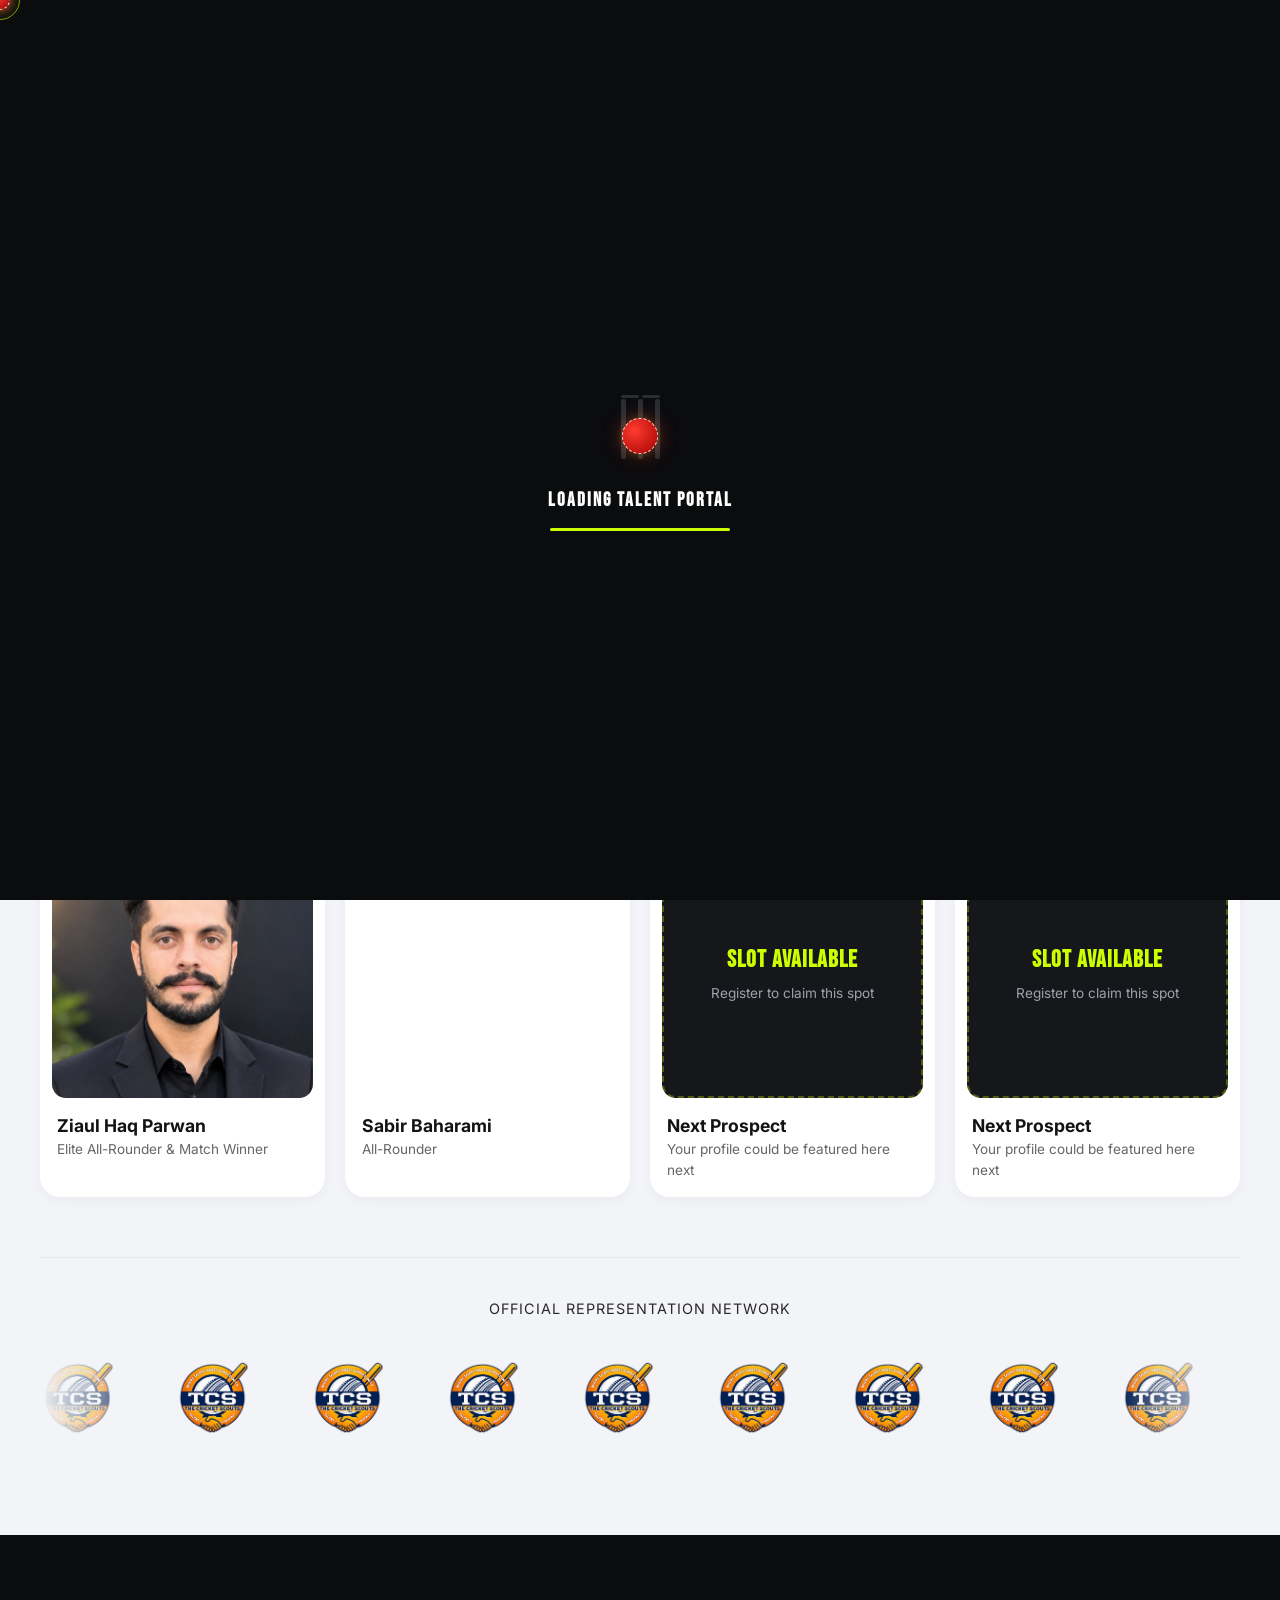
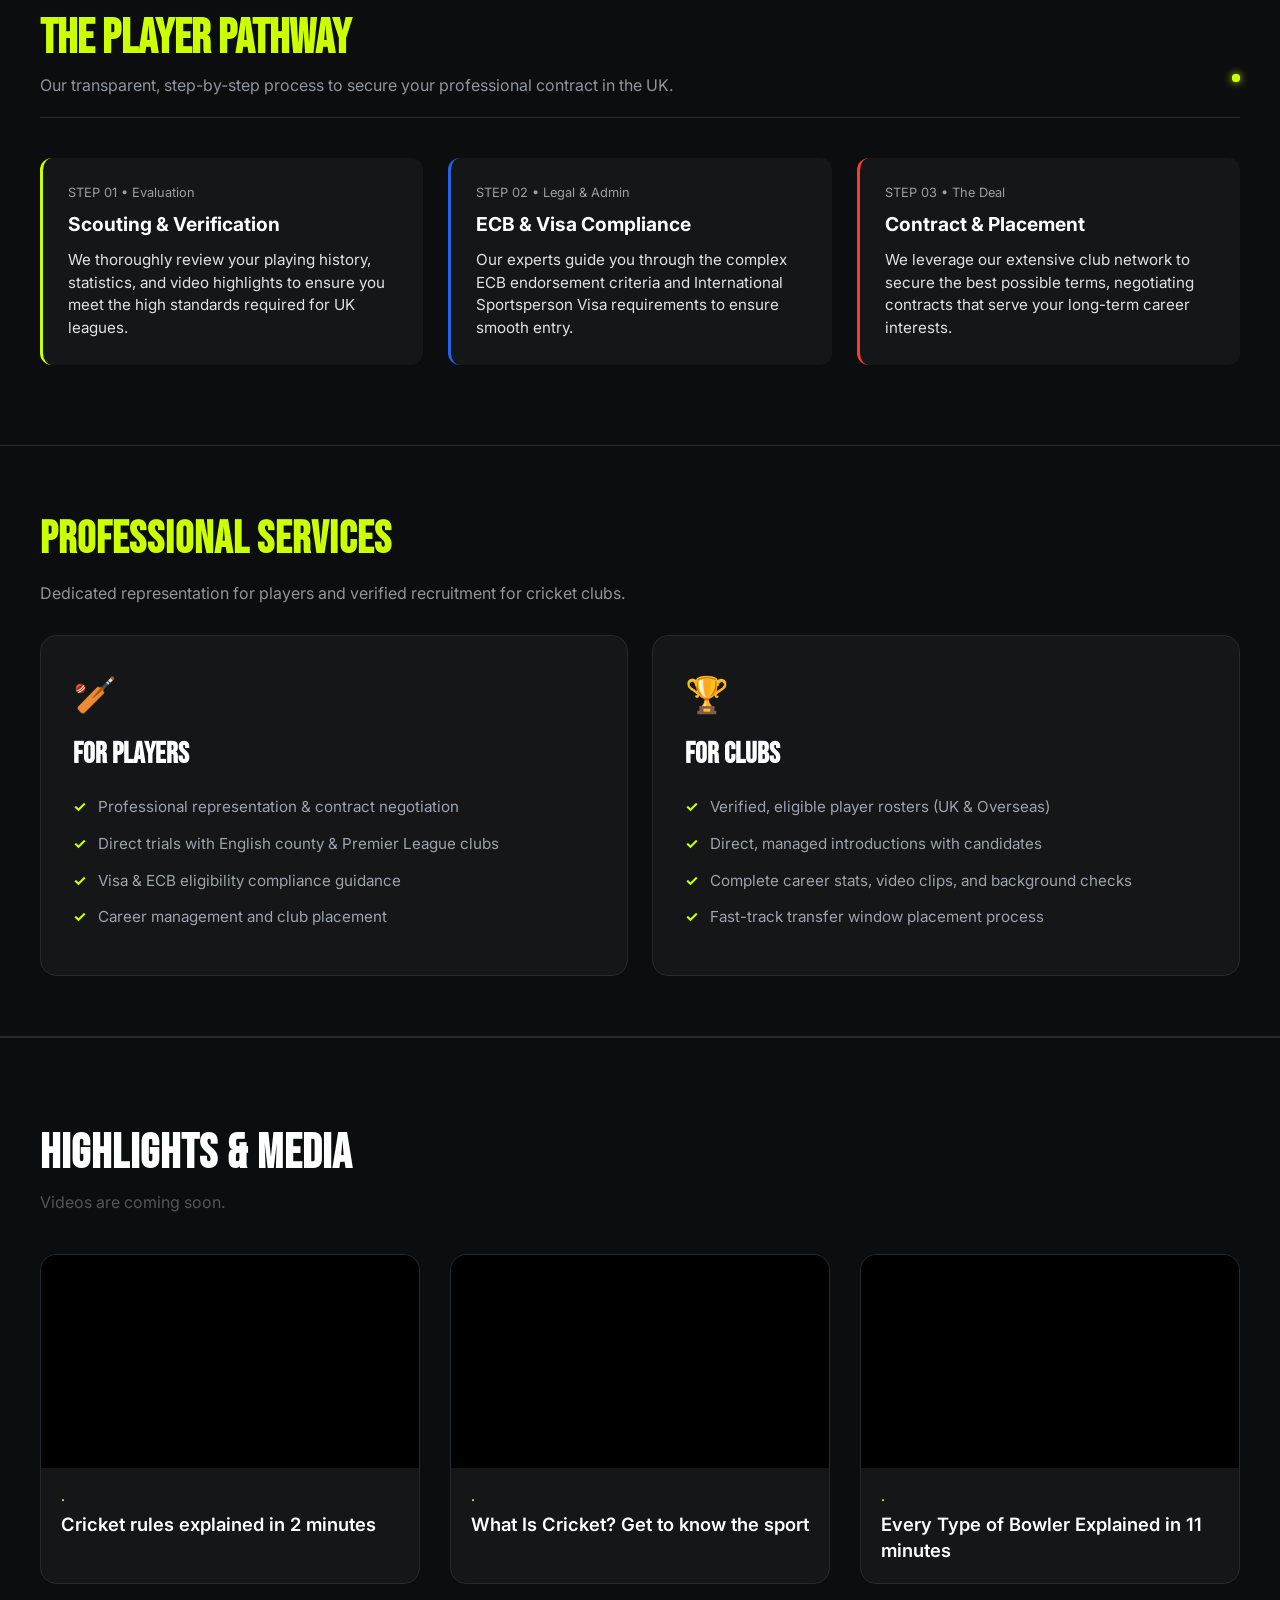
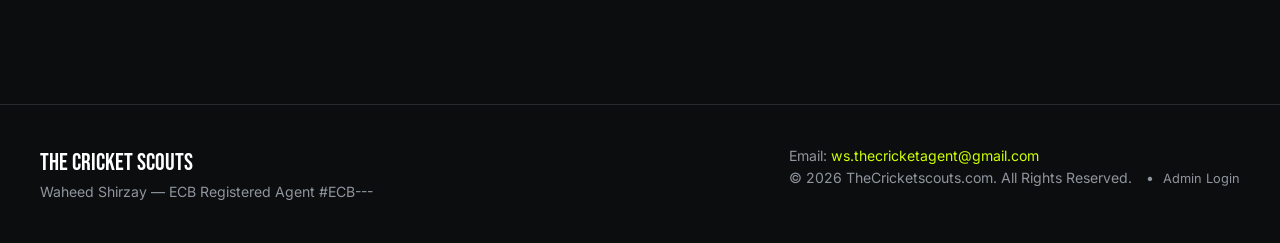
==== commit 15e23dd2: "Update index.html" ====
--- a/index.html
+++ b/index.html
@@ -321,9 +321,8 @@
         <section class="video-highlights-section">
             <div class="container">
                 <div class="section-header-compact">
-                    <h2>PLAYER HIGHLIGHTS & MEDIA</h2>
-                    <p>Watch our elite talent in action. Verified match footage and recent performances from global
-                        leagues.</p>
+                    <h2>HIGHLIGHTS & MEDIA</h2>
+                    <p>Videos are coming soon.</p>
                 </div>
 
                 <div class="video-grid">
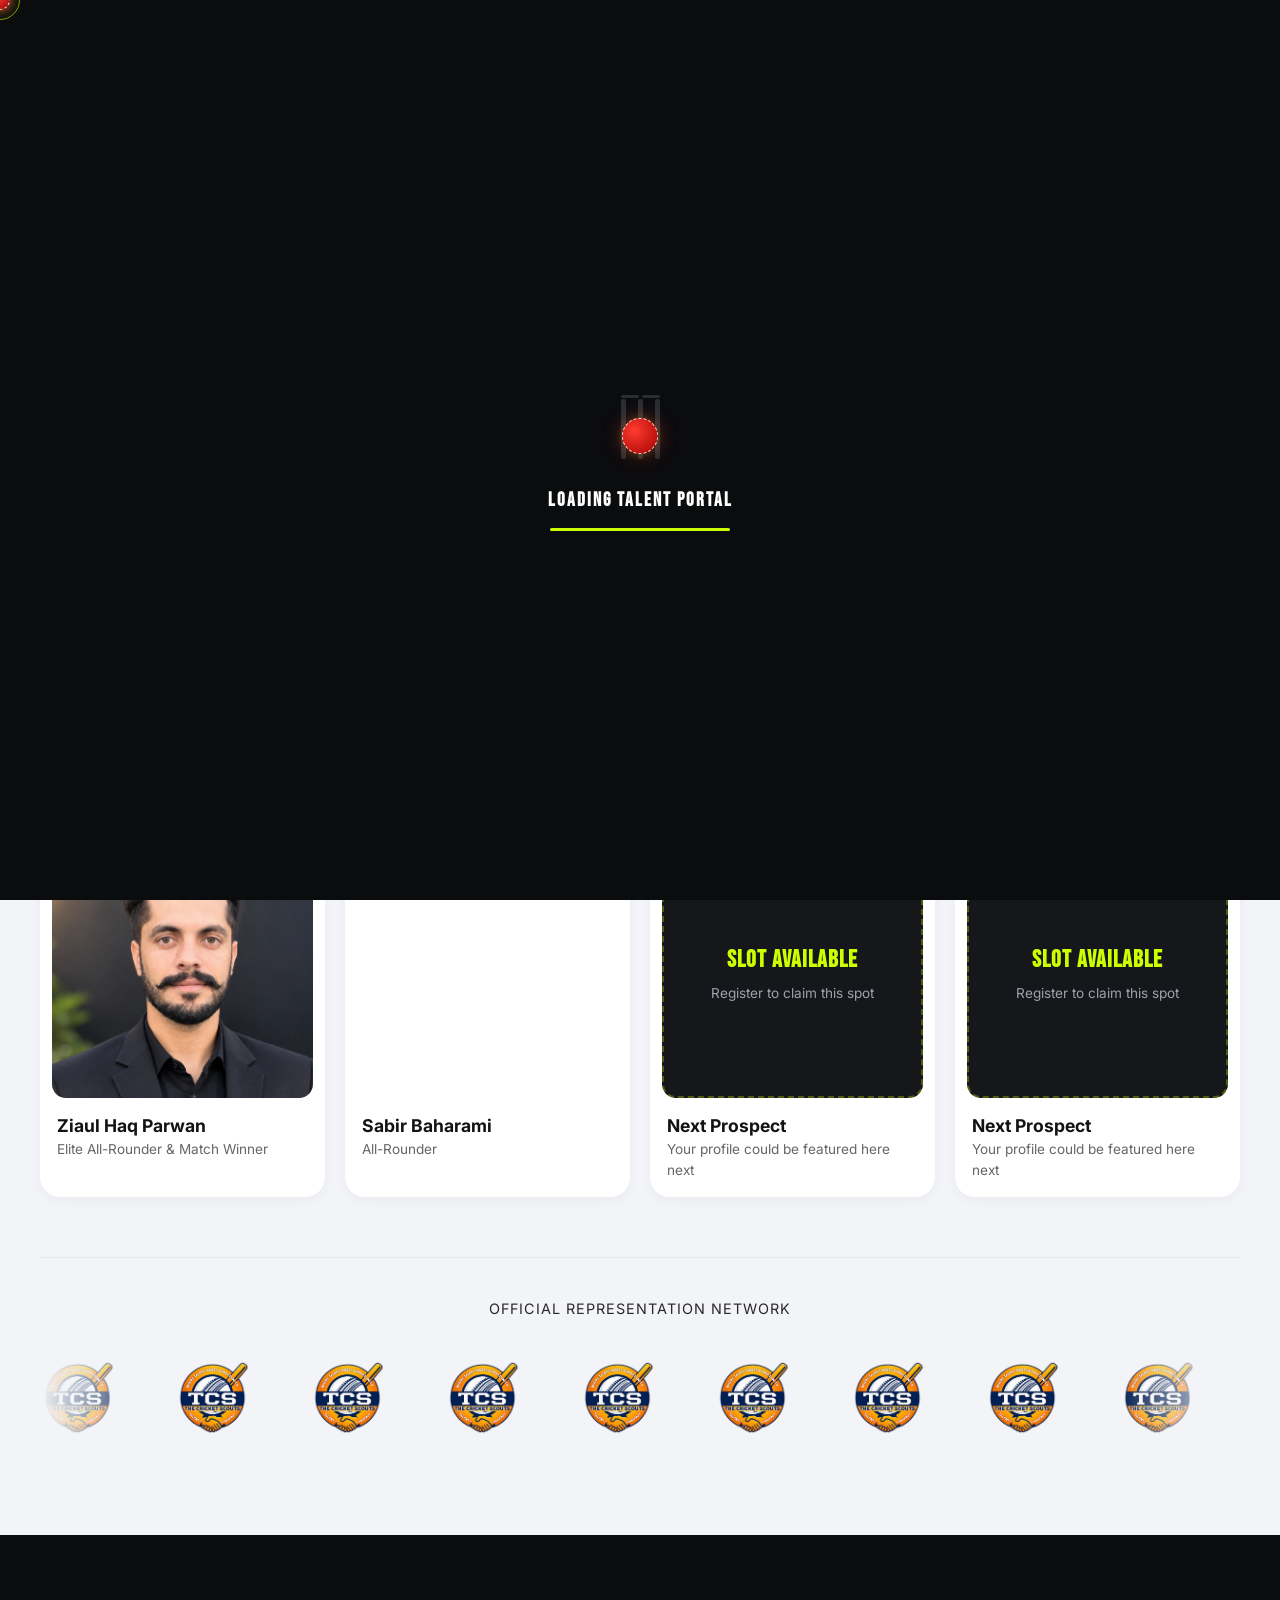
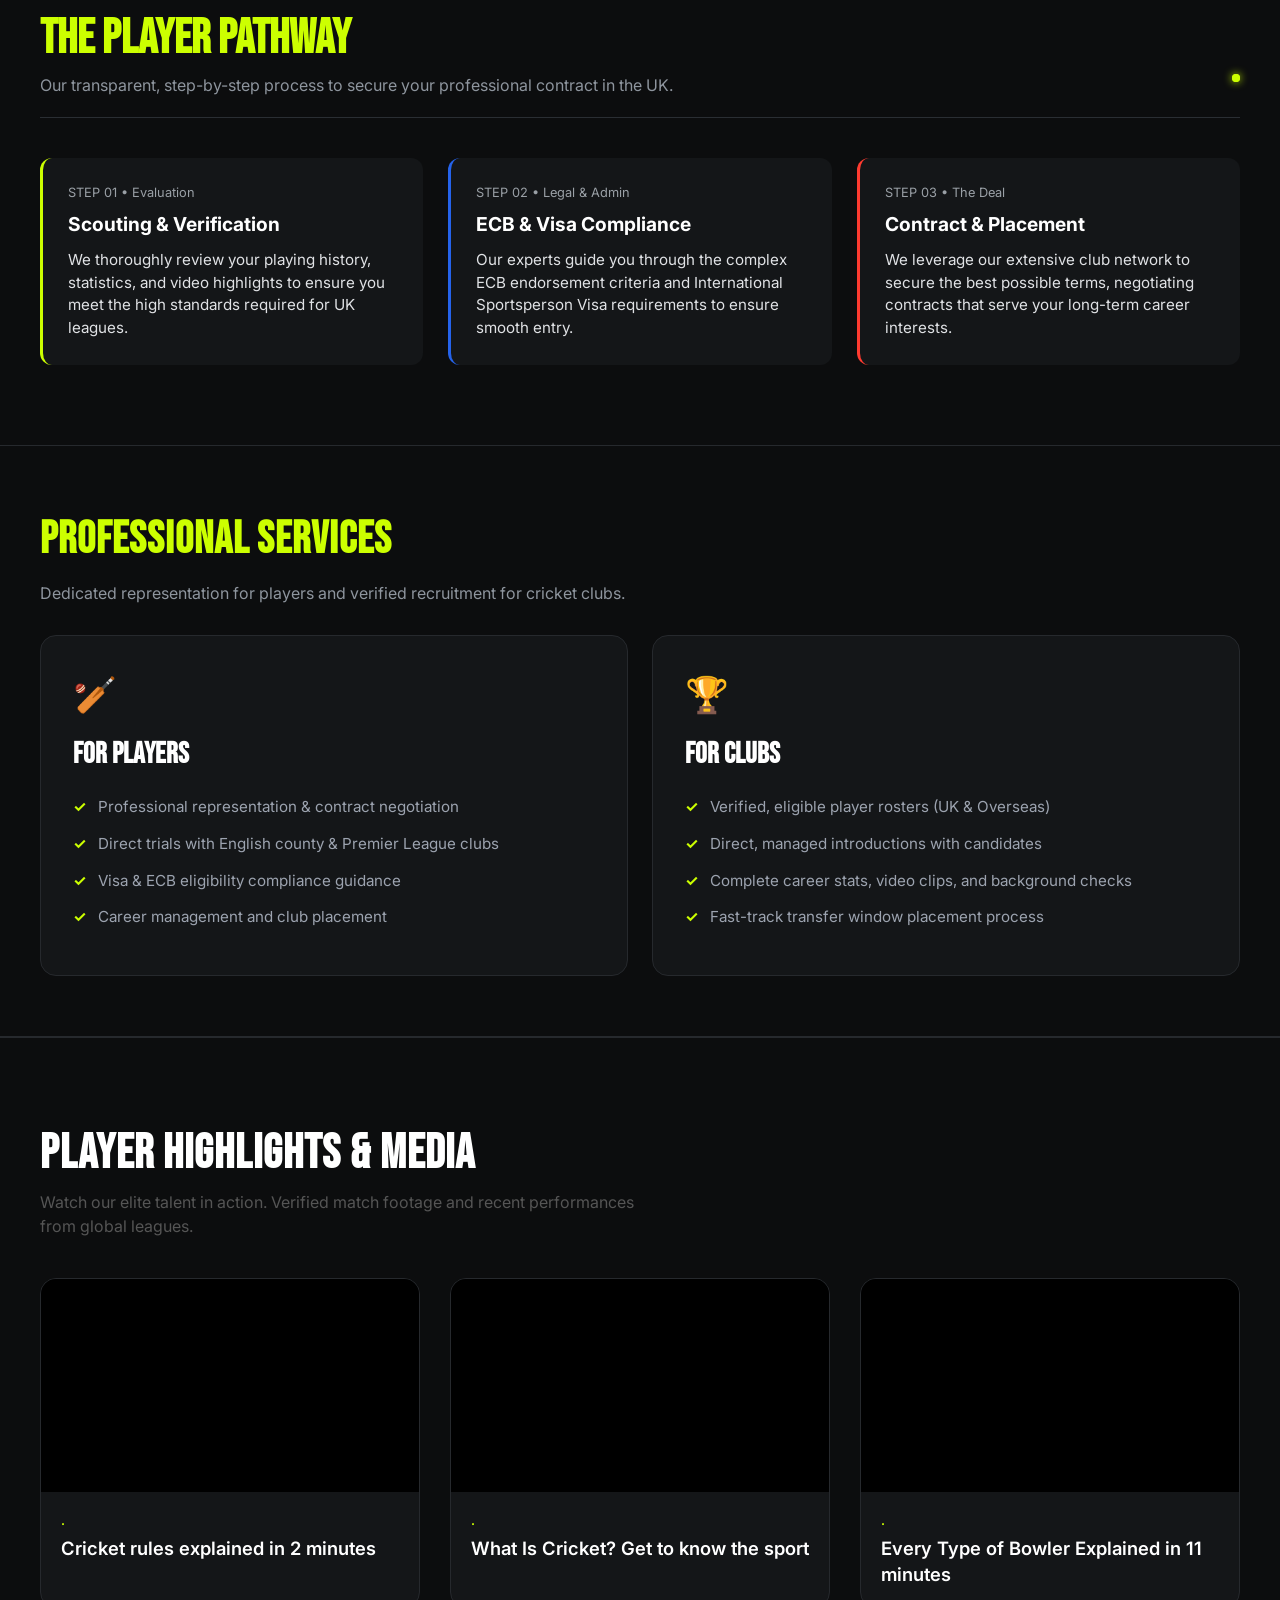
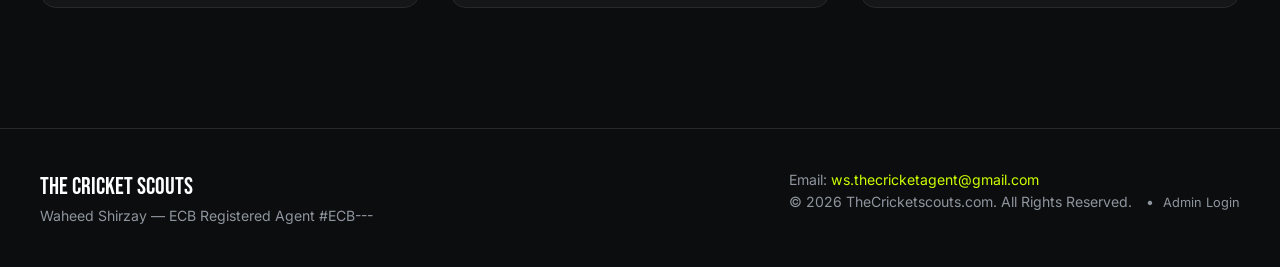
==== commit d63ba431: "Update index.html" ====
--- a/index.html
+++ b/index.html
@@ -321,8 +321,9 @@
         <section class="video-highlights-section">
             <div class="container">
                 <div class="section-header-compact">
-                    <h2>HIGHLIGHTS & MEDIA</h2>
-                    <p>Videos are coming soon.</p>
+                    <h2>PLAYER HIGHLIGHTS & MEDIA</h2>
+                    <p>Watch our elite talent in action. Verified match footage and recent performances from global
+                        leagues.</p>
                 </div>
 
                 <div class="video-grid">
@@ -479,6 +480,7 @@
                     <option value="">All Eligibility</option>
                     <option value="UK Eligible">UK Eligible</option>
                     <option value="Overseas">Overseas</option>
+                    <option value="Domestic">Domestic</option>
                 </select>
                 <select id="availabilityFilter" onchange="filterPlayers()">
                     <option value="">All Availability</option>
@@ -906,7 +908,11 @@
                 <table style="width: 100%; border-collapse: collapse; min-width: 800px; background: #fff; color: #333; font-size: 0.85rem; border-radius: 4px; overflow: hidden;">
                     <thead>
                         <tr style="background: #f8f9fa; color: #6c757d; border-bottom: 2px solid #dee2e6; text-align: center;">
-                            <th style="padding: 12px; text-align: left; font-weight: 500;">Team (Season)</th>
+                           <th style="padding: 12px; text-align: left; font-weight: 500;">
+                                <select id="seasonDropdown" onchange="renderSelectedSeason()" style="background: transparent; color: #2563eb; font-weight: bold; border: none; outline: none; cursor: pointer; font-size: 0.9rem; padding: 0;">
+                                    <!-- Options JS se aayenge -->
+                                </select>
+                            </th>
                             <th style="padding: 12px; font-weight: 500;">Mts</th>
                             <th style="padding: 12px; font-weight: 500;">Inns</th>
                             <th style="padding: 12px; font-weight: 500;">NO</th>
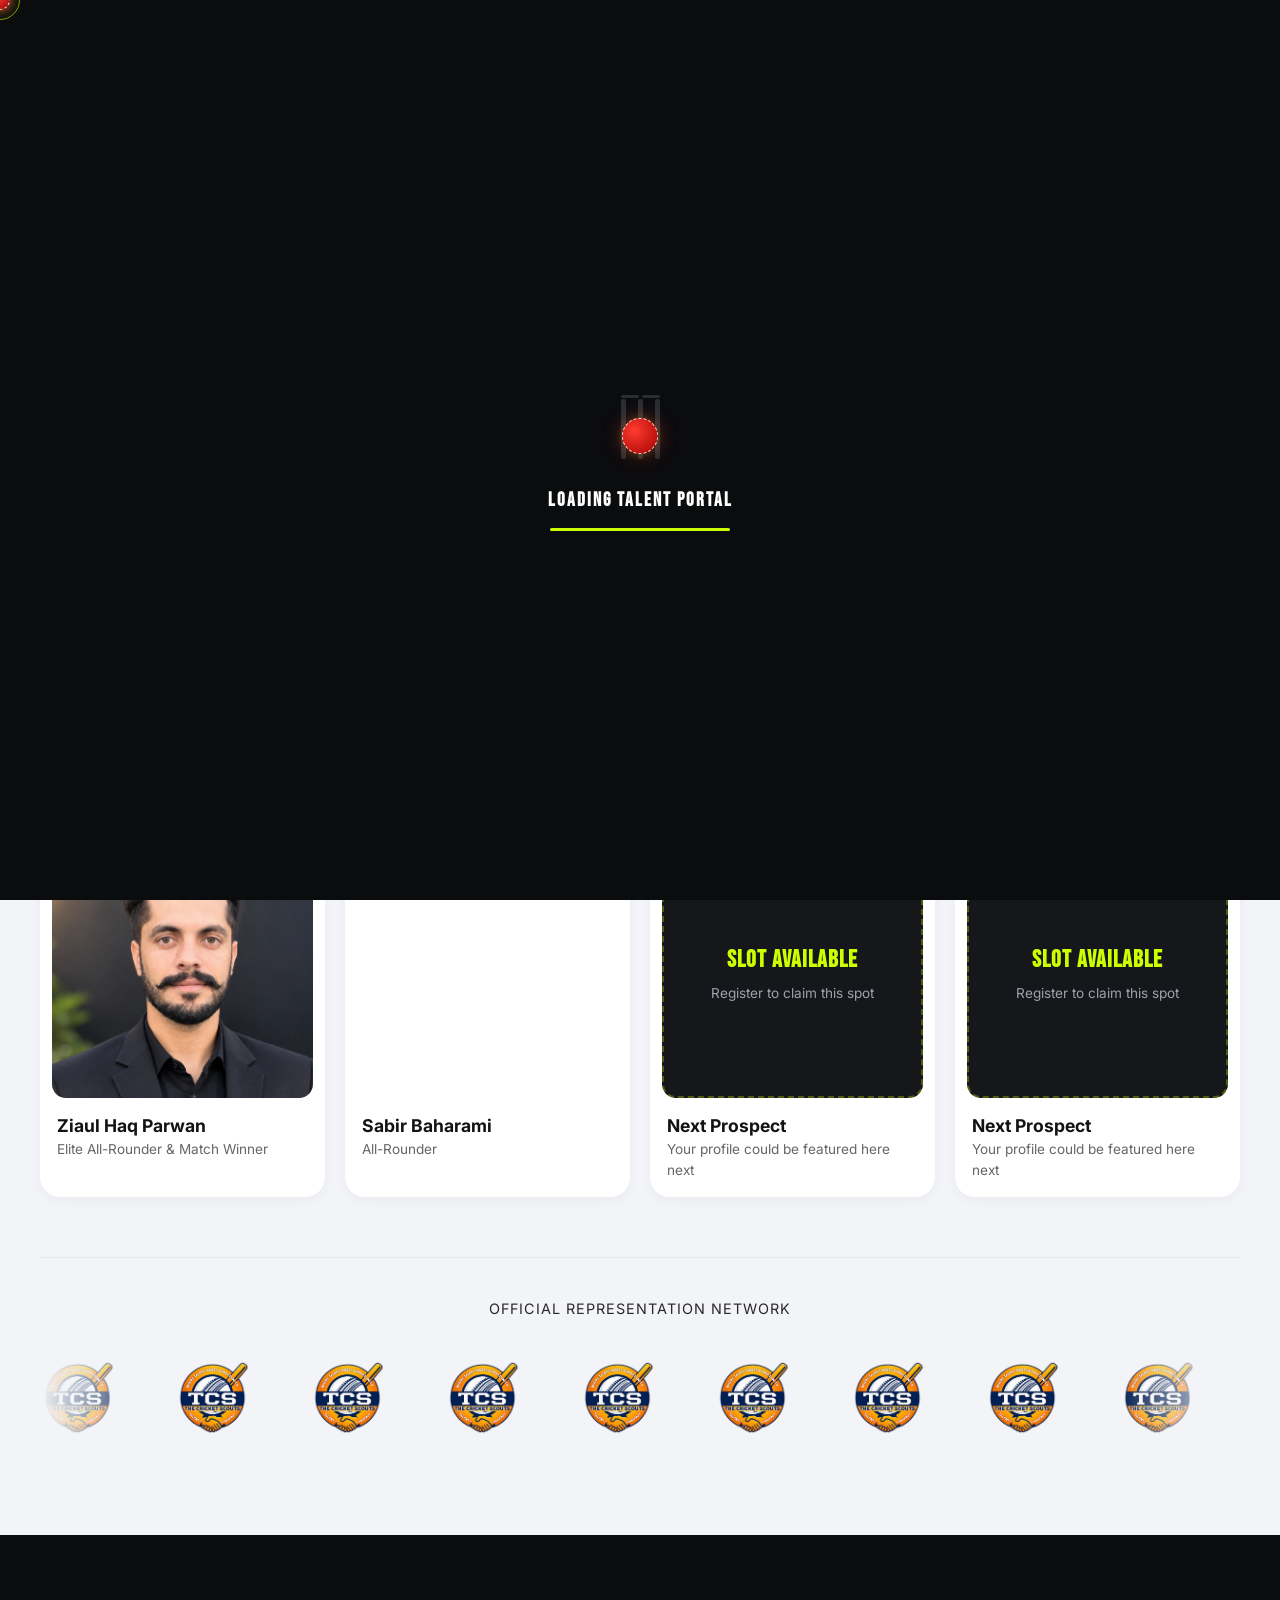
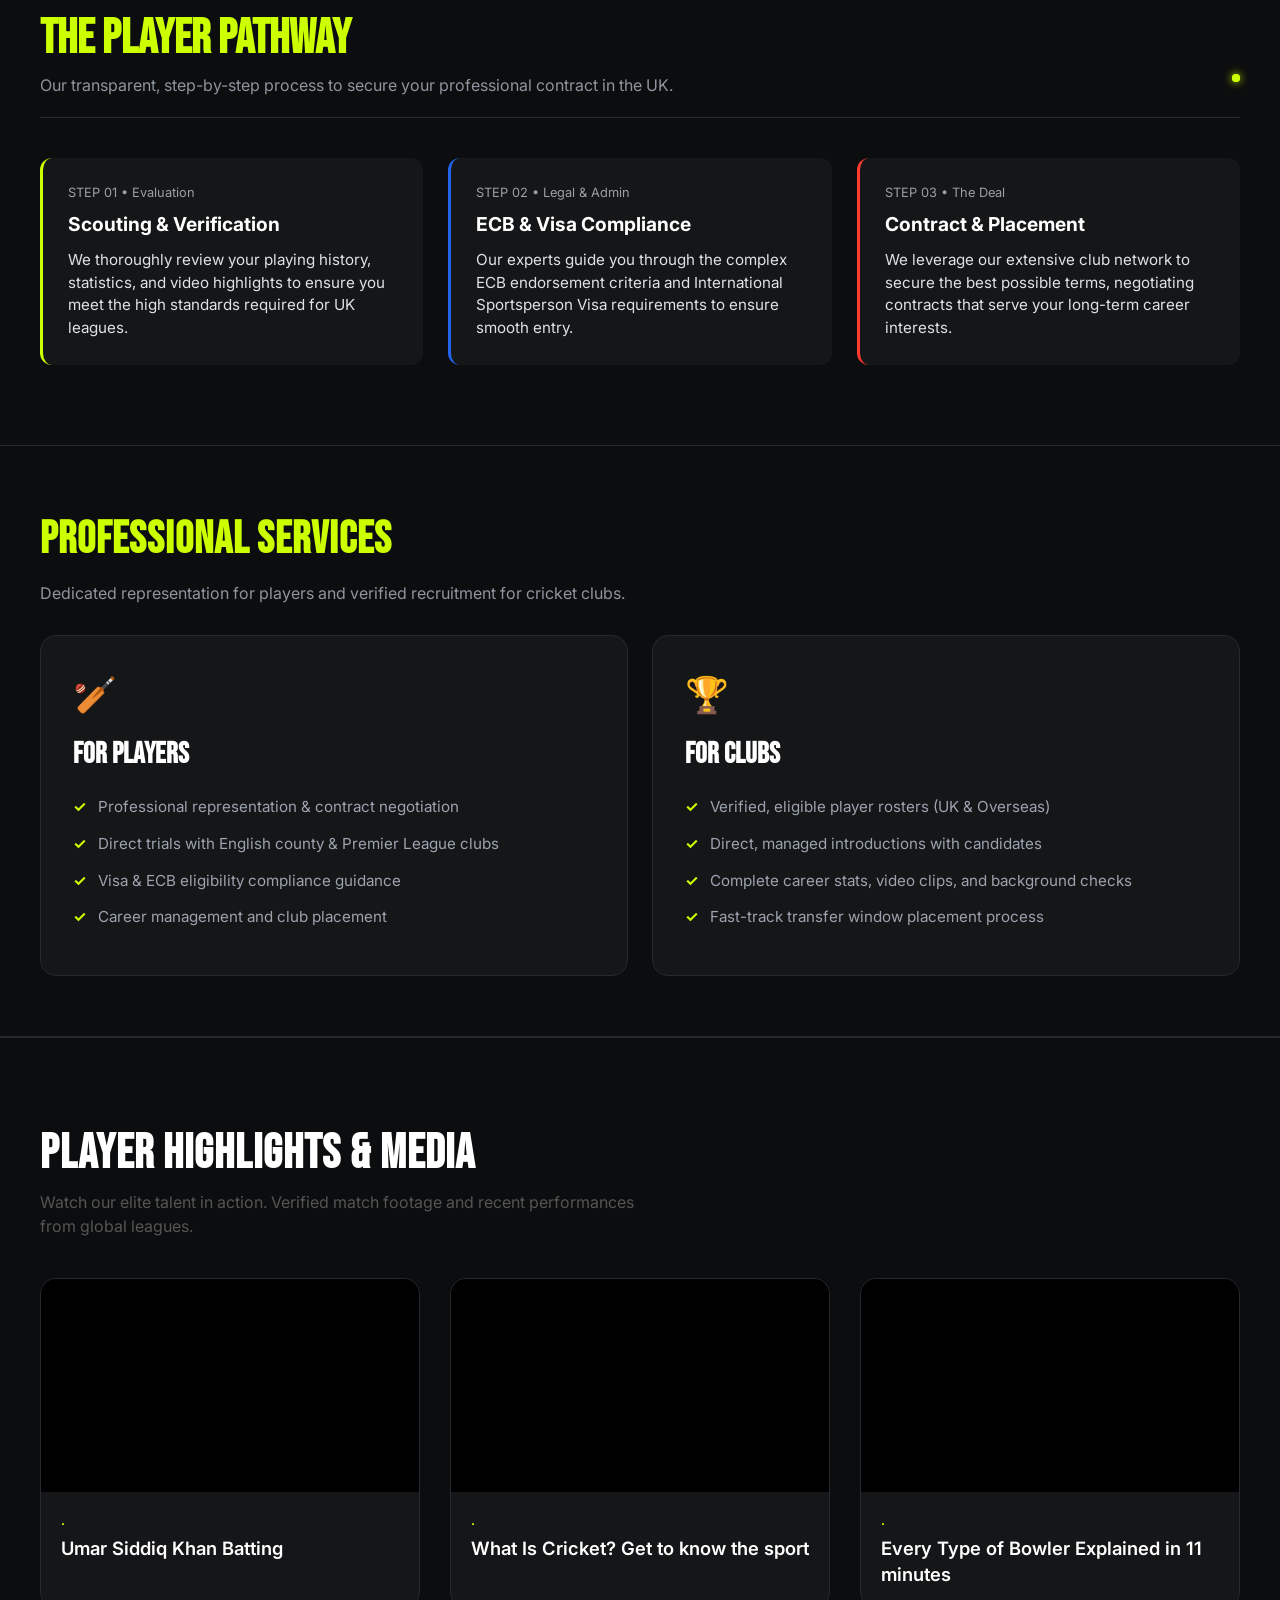
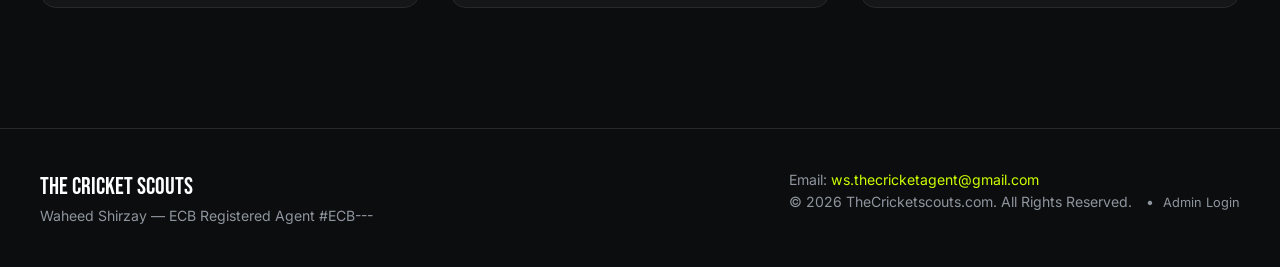
==== commit 880fc76b: "Update index.html" ====
--- a/index.html
+++ b/index.html
@@ -331,13 +331,13 @@
                     <div class="video-card">
                         <div class="iframe-container">
                             <!-- YouTube Embed Link Yahan Dalein -->
-                            <iframe src="https://www.youtube.com/embed/wHEIT32ZEVs?si=VJvIG4mIjYAjMUGK" title="Player Highlight 1"
+                            <iframe src="https://www.youtube.com/embed/61rcD0CTt00?si=iGwED30Qr-LHJN8w" title="Player Highlight 1"
                                 allow="accelerometer; autoplay; clipboard-write; encrypted-media; gyroscope; picture-in-picture"
                                 allowfullscreen></iframe>
                         </div>
                         <div class="video-info">
                             <span class="video-tag">.</span>
-                            <h4>Cricket rules explained in 2 minutes</h4>
+                            <h4>Umar Siddiq Khan Batting</h4>
                         </div>
                     </div>
 
--- a/style.css
+++ b/style.css
@@ -387,7 +387,8 @@
     border-radius: 20px;
 }
 
-.tag-lime { background: var(--accent-lime); }
+.tag-lime { background: var(--accent-lime); } /* Yeh pehle se likha hoga */
+.tag-domestic { background: #10b981; color: #ffffff; } /* Yeh naya pyara greenish color hai */
 
 .card-info { padding: 15px 5px 5px 5px; }
 .card-info h3 { font-size: 1.1rem; font-weight: 700; }
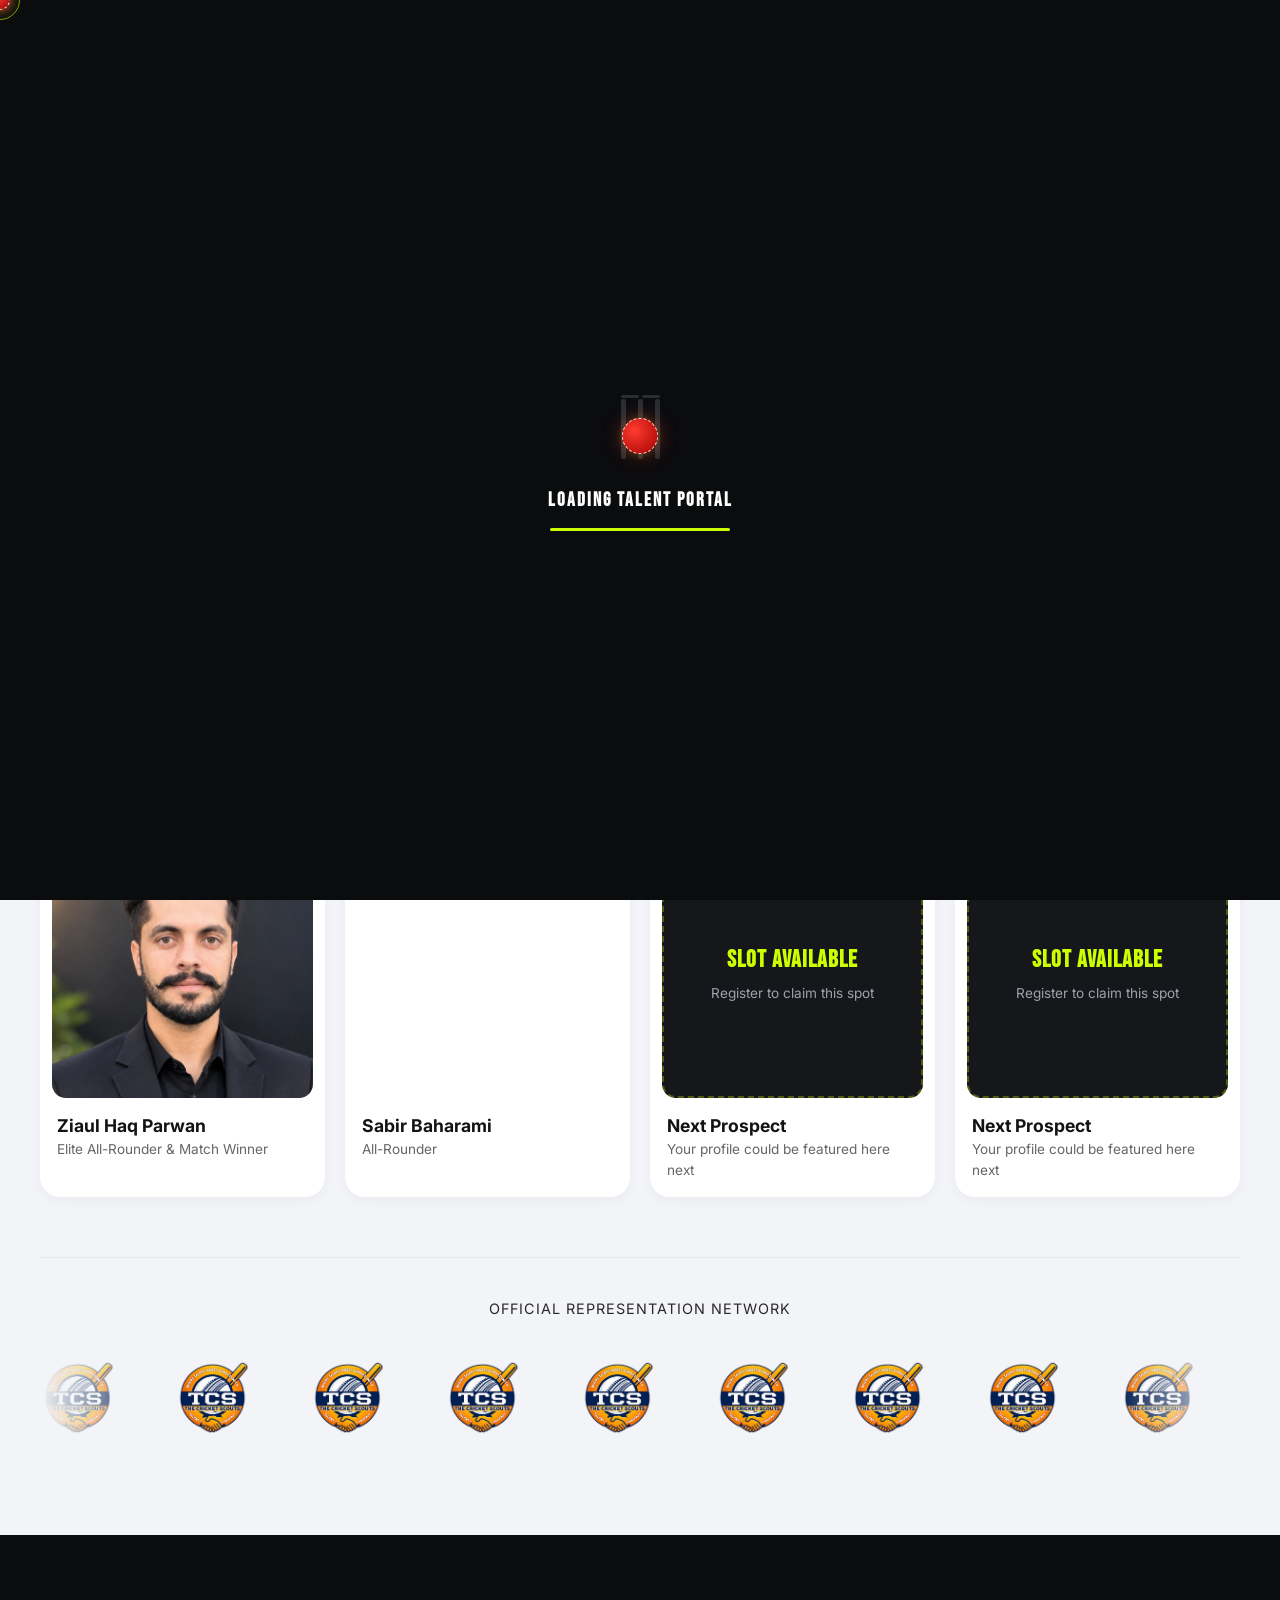
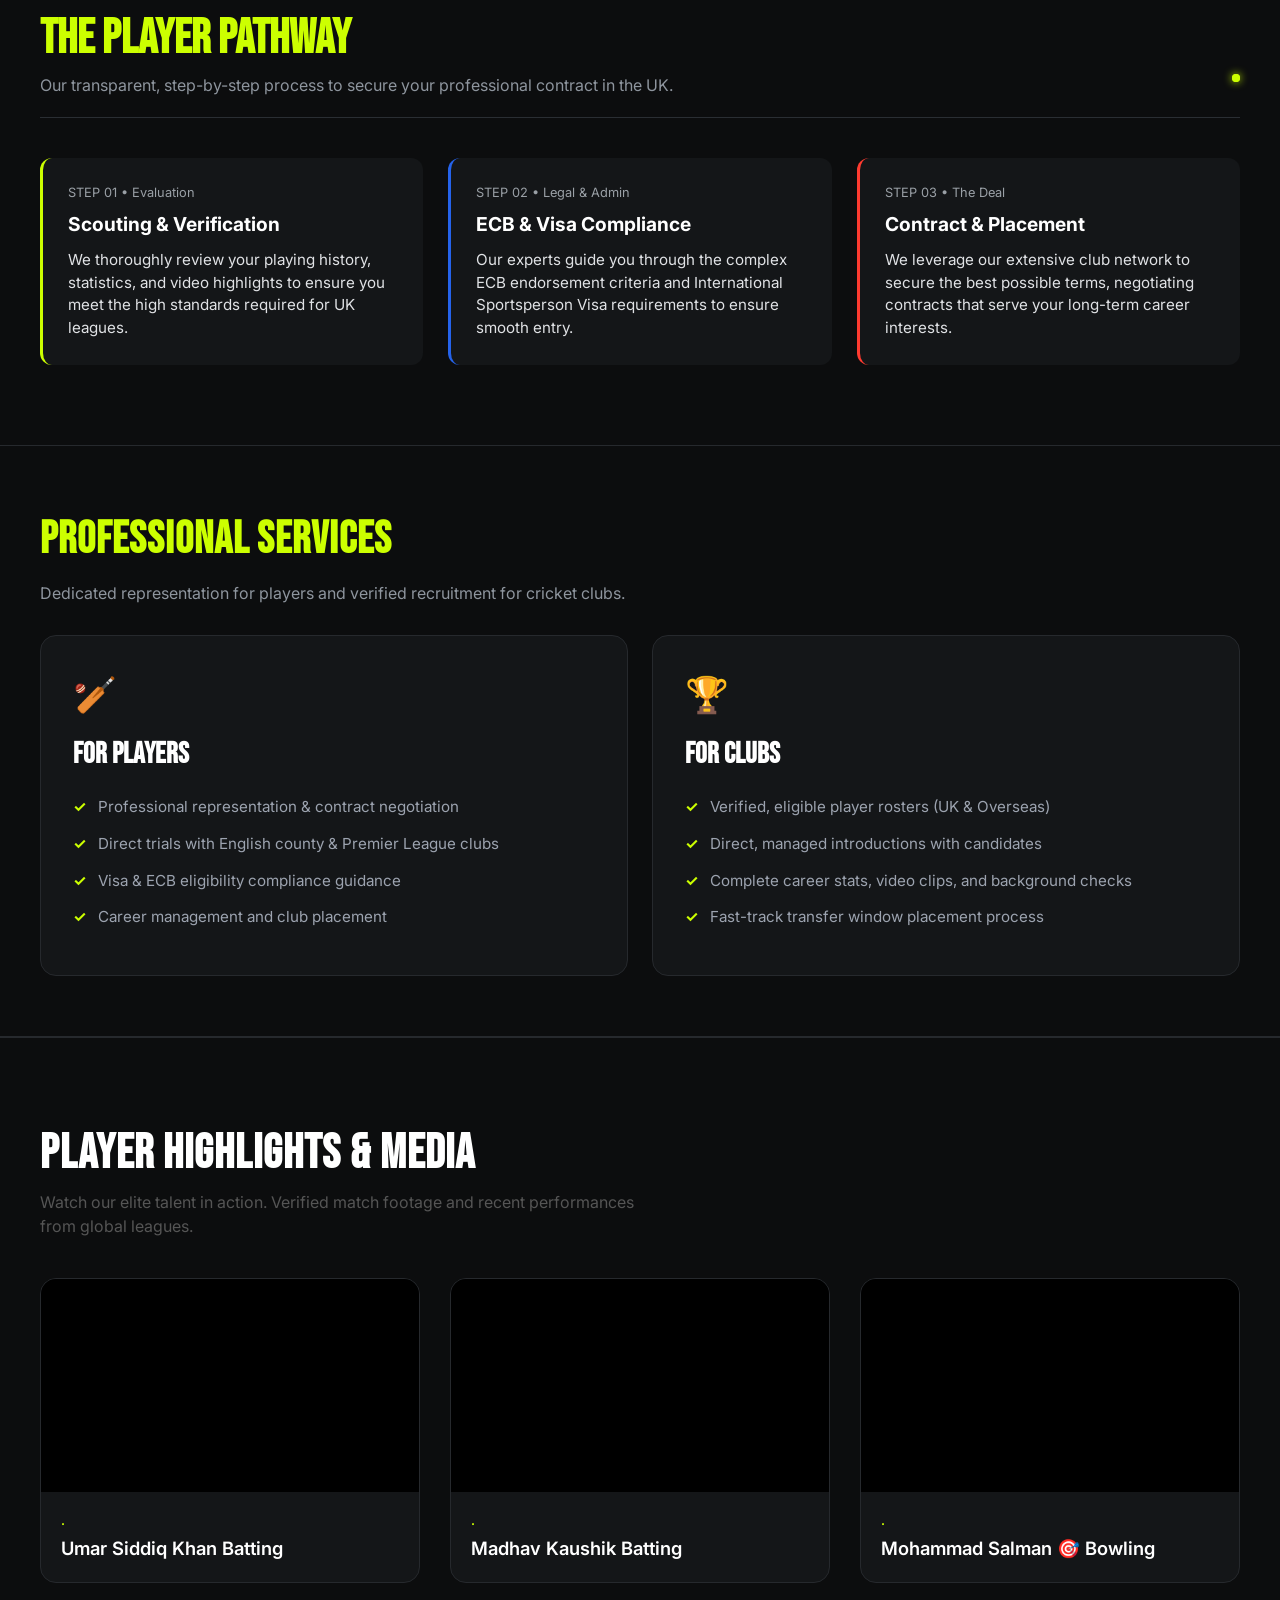
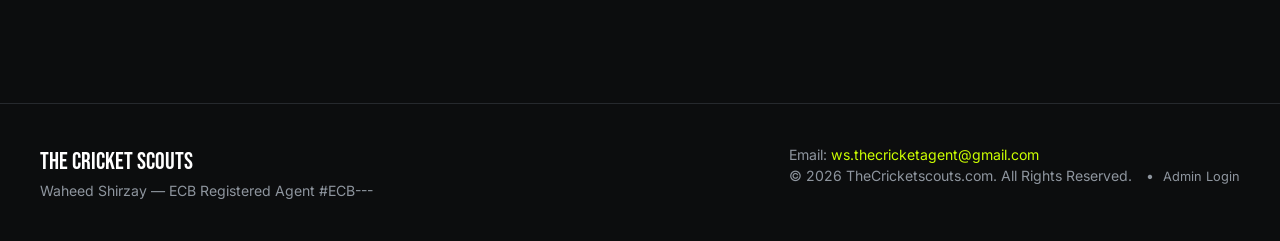
==== commit 889da19a: "Update index.html" ====
--- a/index.html
+++ b/index.html
@@ -345,13 +345,13 @@
                     <div class="video-card">
                         <div class="iframe-container">
                             <!-- YouTube Embed Link Yahan Dalein -->
-                            <iframe src="https://www.youtube.com/embed/g-beFHld19c?si=J16yZEaS3Bi_-yl2" title="Player Highlight 2"
+                            <iframe src="https://www.youtube.com/embed/30SXi4LRQOA?si=Y8Wpved3RebhSCUB" title="Player Highlight 2"
                                 allow="accelerometer; autoplay; clipboard-write; encrypted-media; gyroscope; picture-in-picture"
                                 allowfullscreen></iframe>
                         </div>
                         <div class="video-info">
                             <span class="video-tag">.</span>
-                            <h4>What Is Cricket? Get to know the sport</h4>
+                            <h4>Madhav Kaushik Batting</h4>
                         </div>
                     </div>
 
@@ -359,13 +359,13 @@
                     <div class="video-card">
                         <div class="iframe-container">
                             <!-- YouTube Embed Link Yahan Dalein -->
-                            <iframe src="https://www.youtube.com/embed/kp_-KoOMhvM?si=lP8-ZUosMinFhRHh" title="Player Highlight 3"
+                            <iframe src=https://www.youtube.com/embed/_EhjHD-kQyw?si=Iaj6K9bZwAtUB4sH" title="Player Highlight 3"
                                 allow="accelerometer; autoplay; clipboard-write; encrypted-media; gyroscope; picture-in-picture"
                                 allowfullscreen></iframe>
                         </div>
                         <div class="video-info">
                             <span class="video-tag">.</span>
-                            <h4>Every Type of Bowler Explained in 11 minutes</h4>
+                            <h4>Mohammad Salman 🎯 Bowling</h4>
                         </div>
                     </div>
                 </div>
